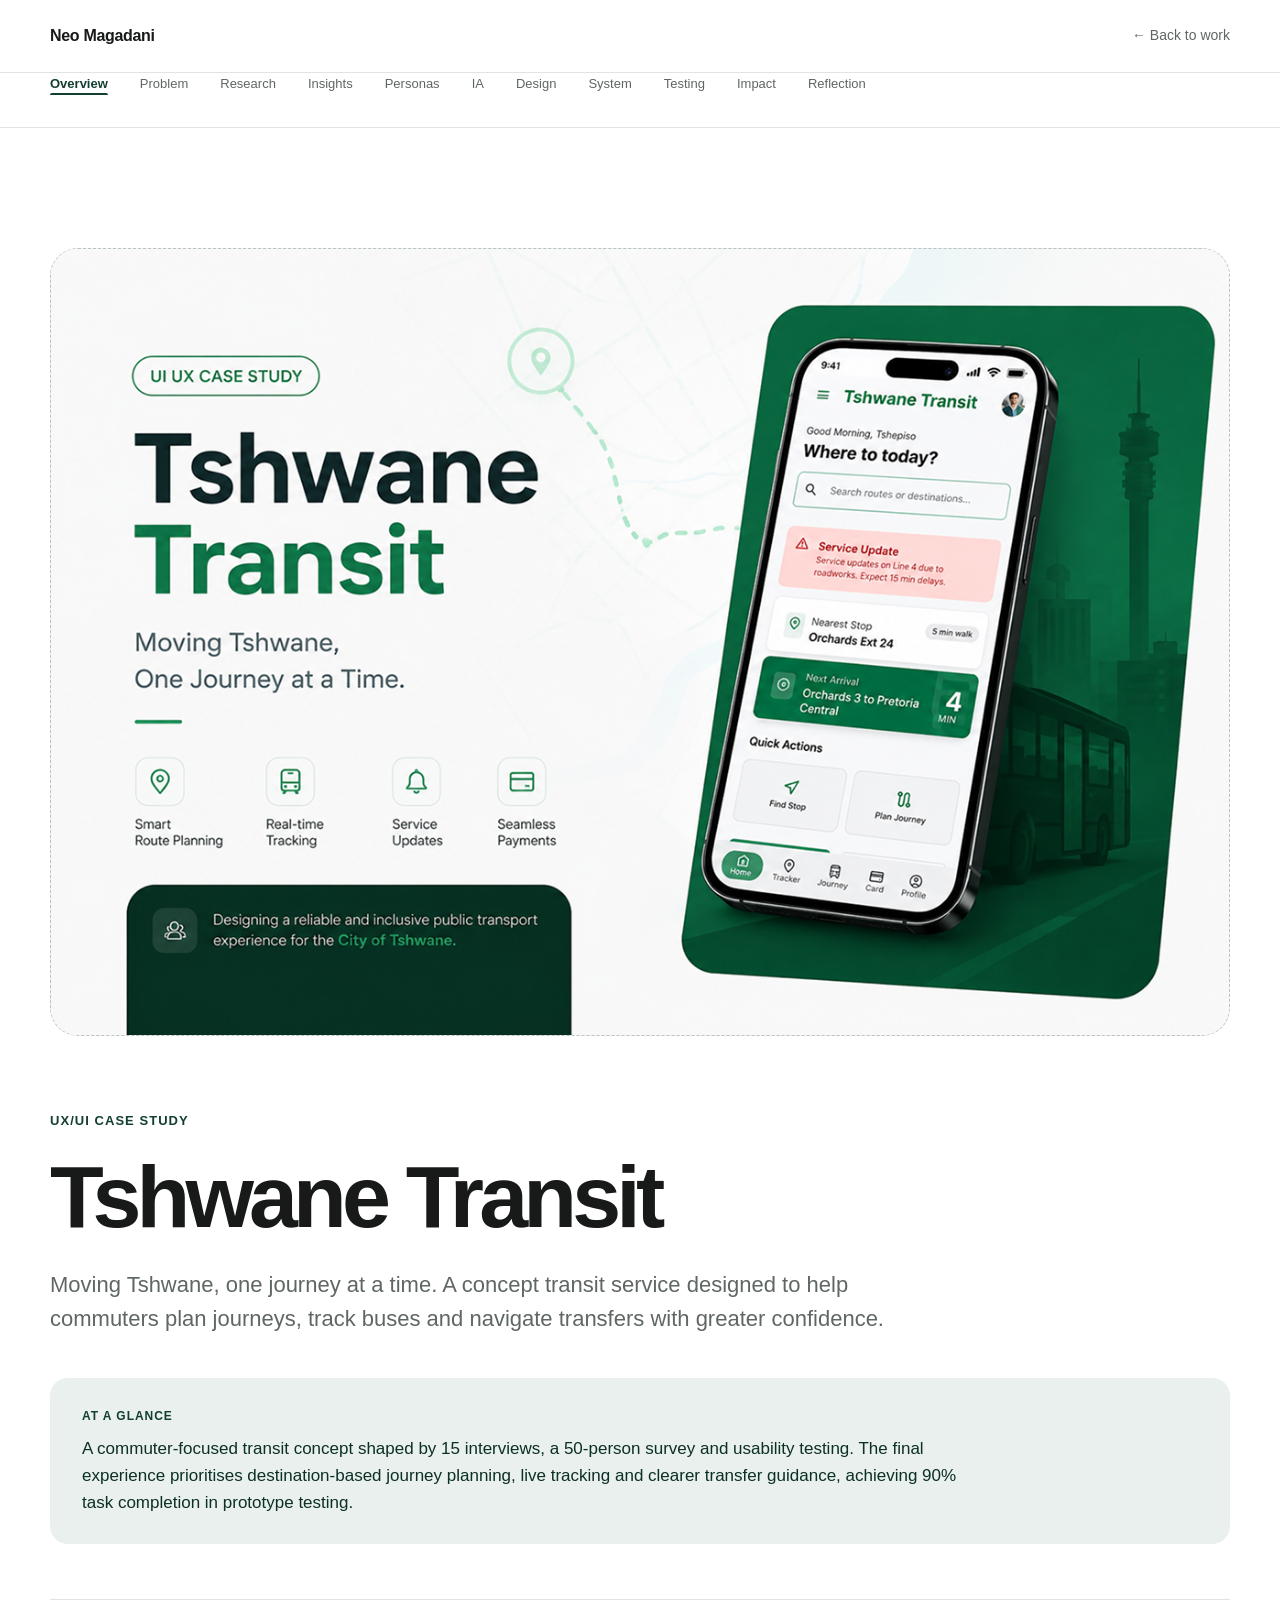
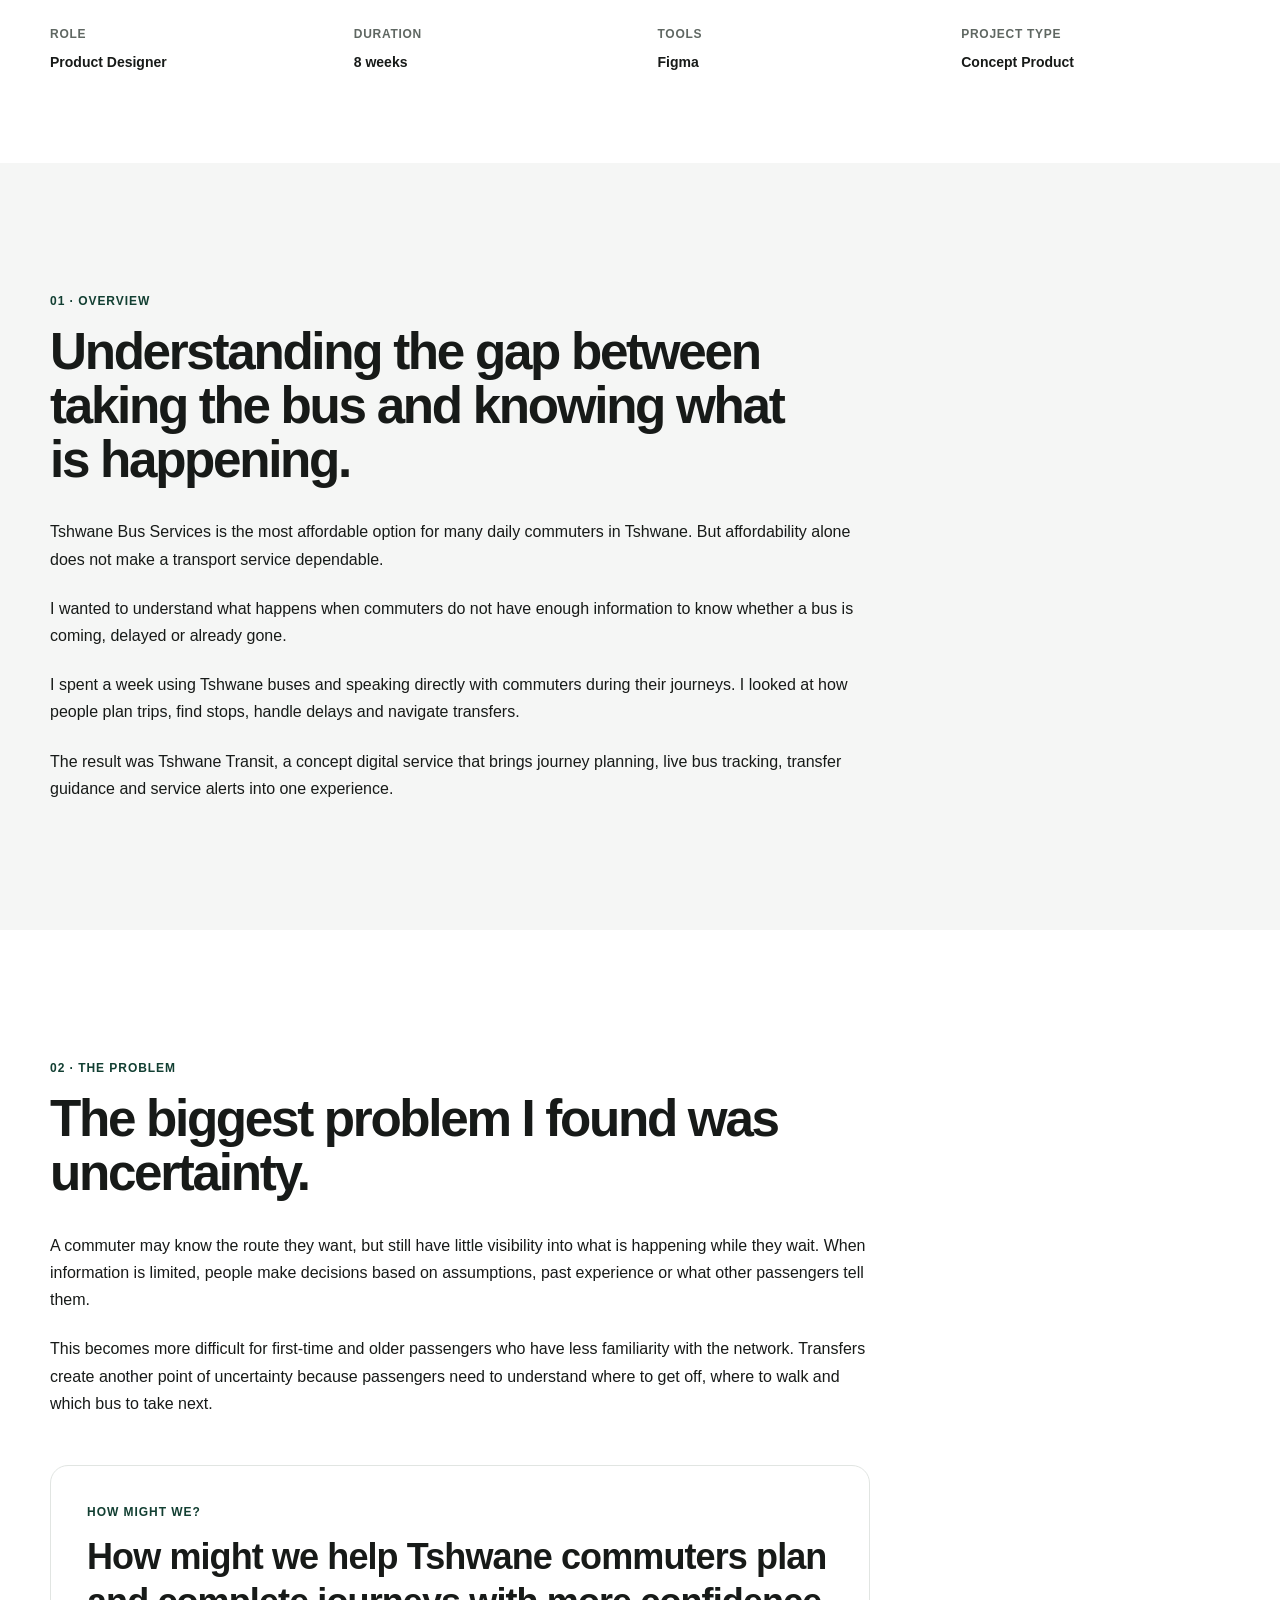
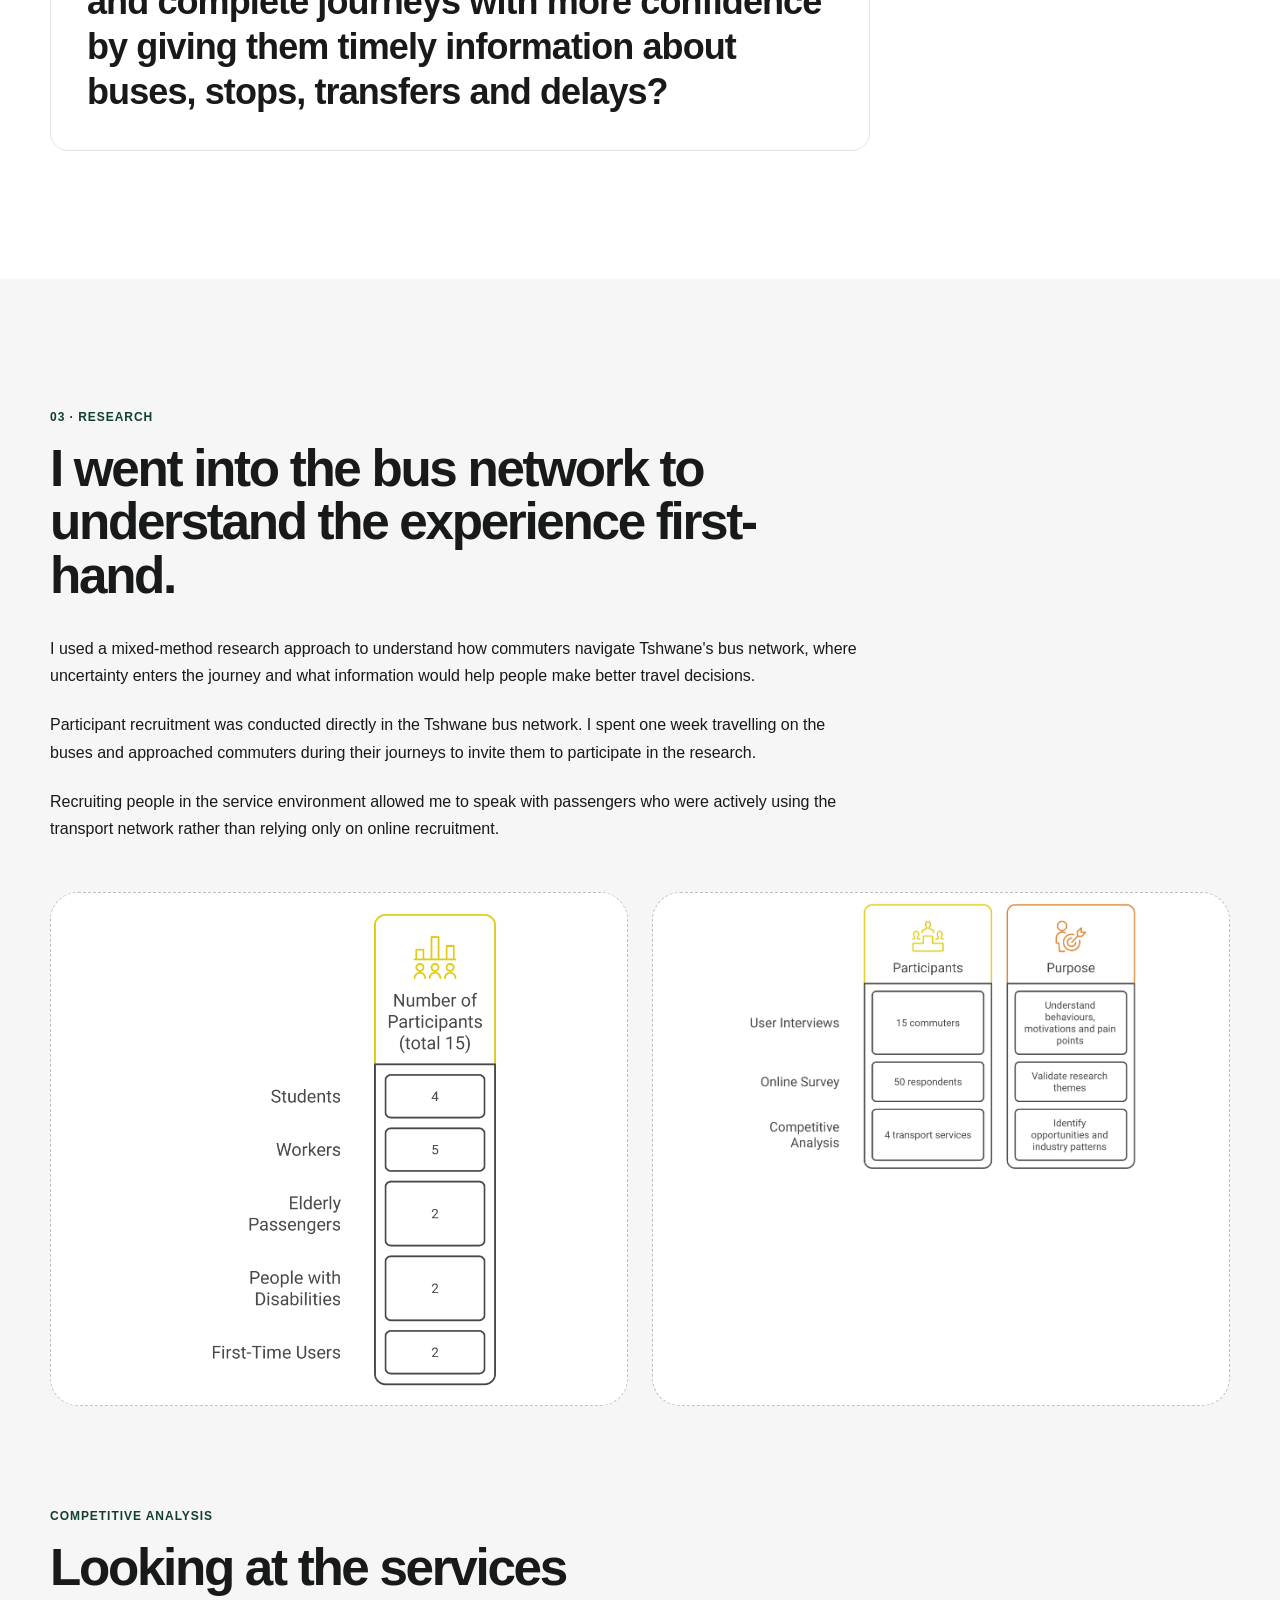
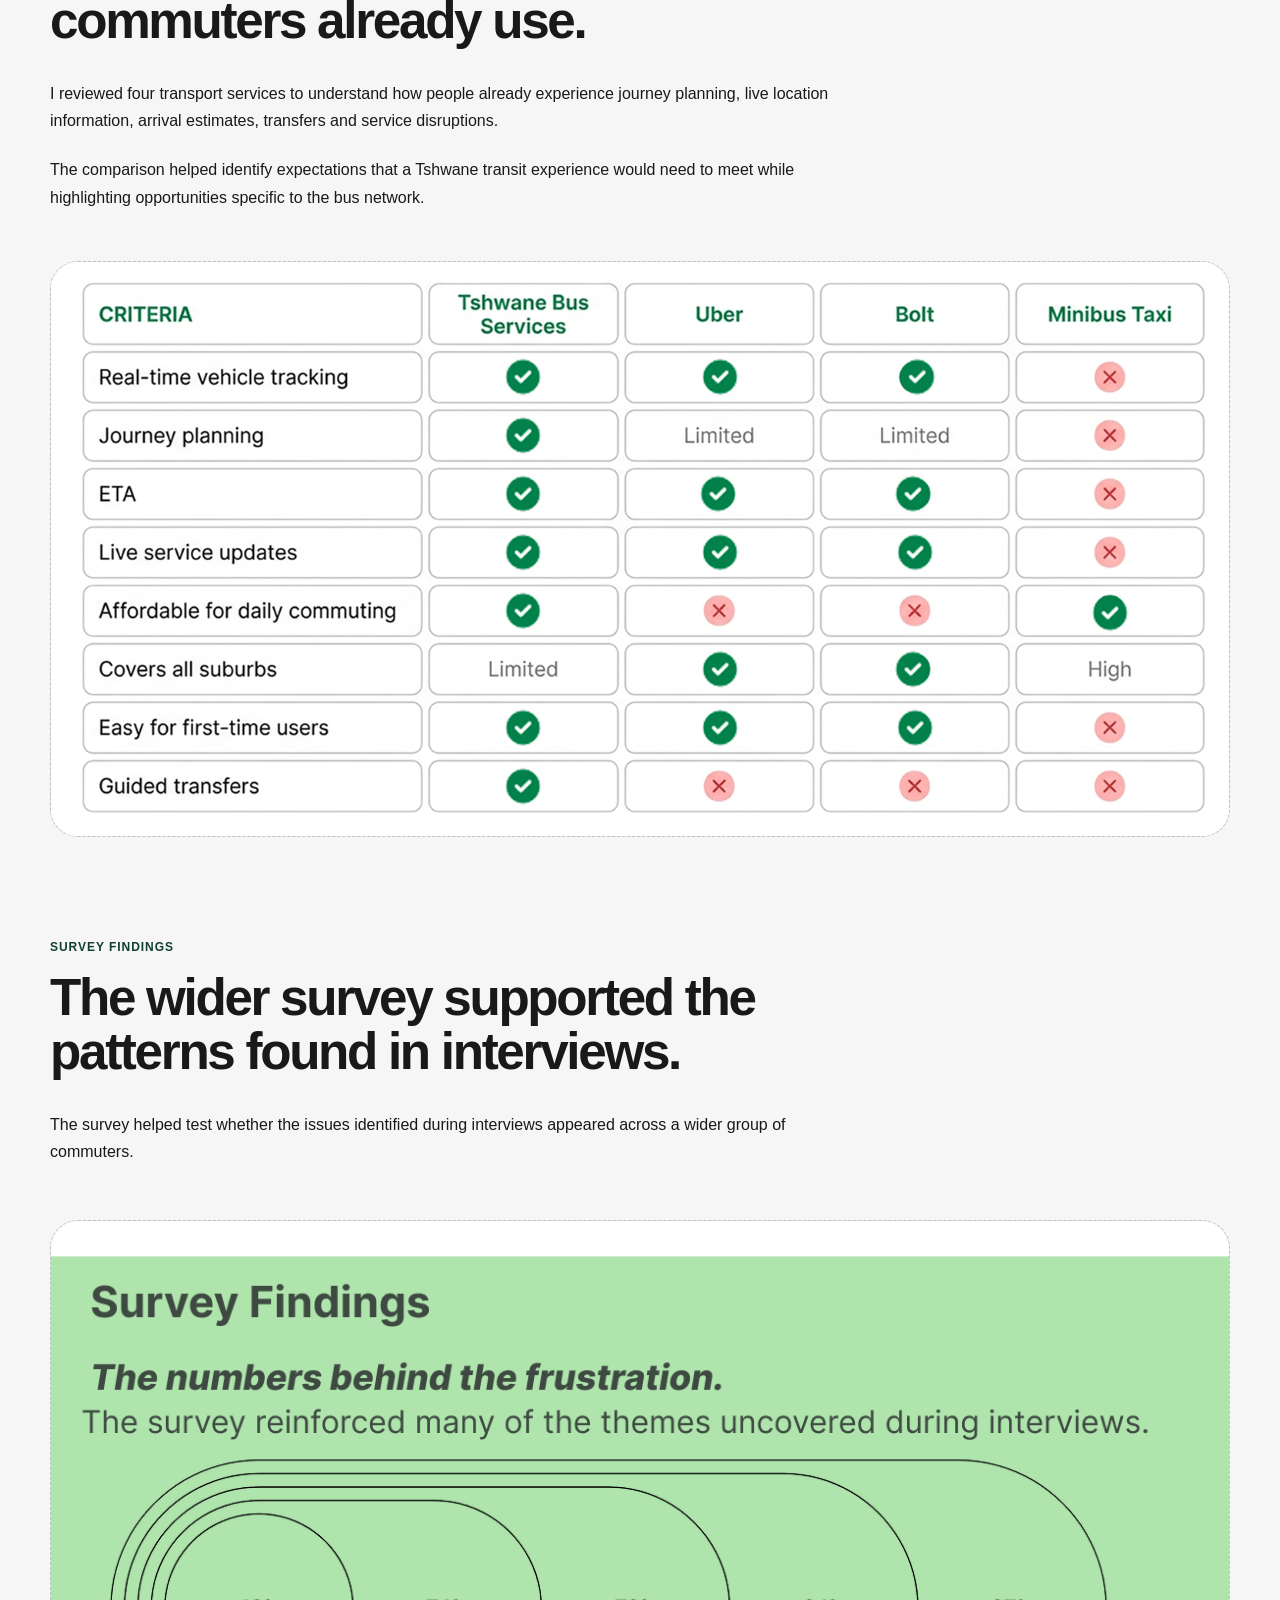
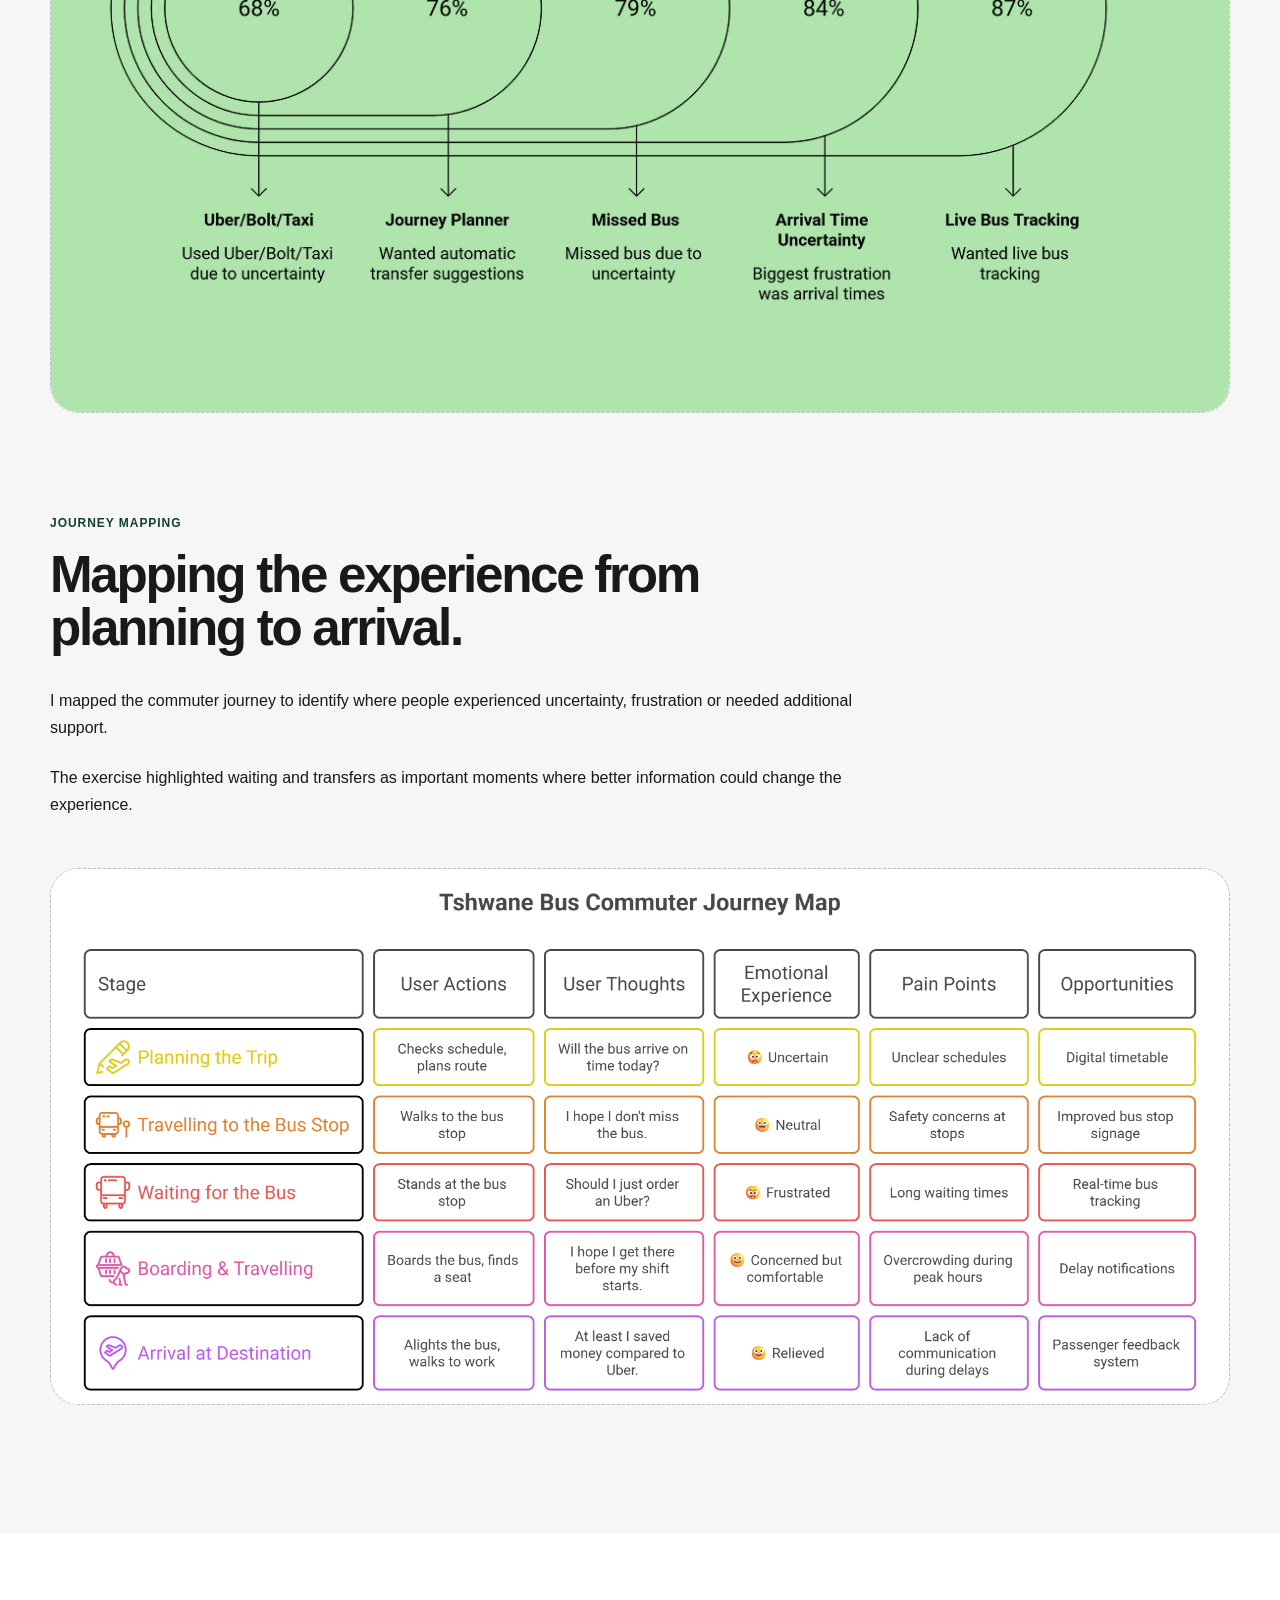
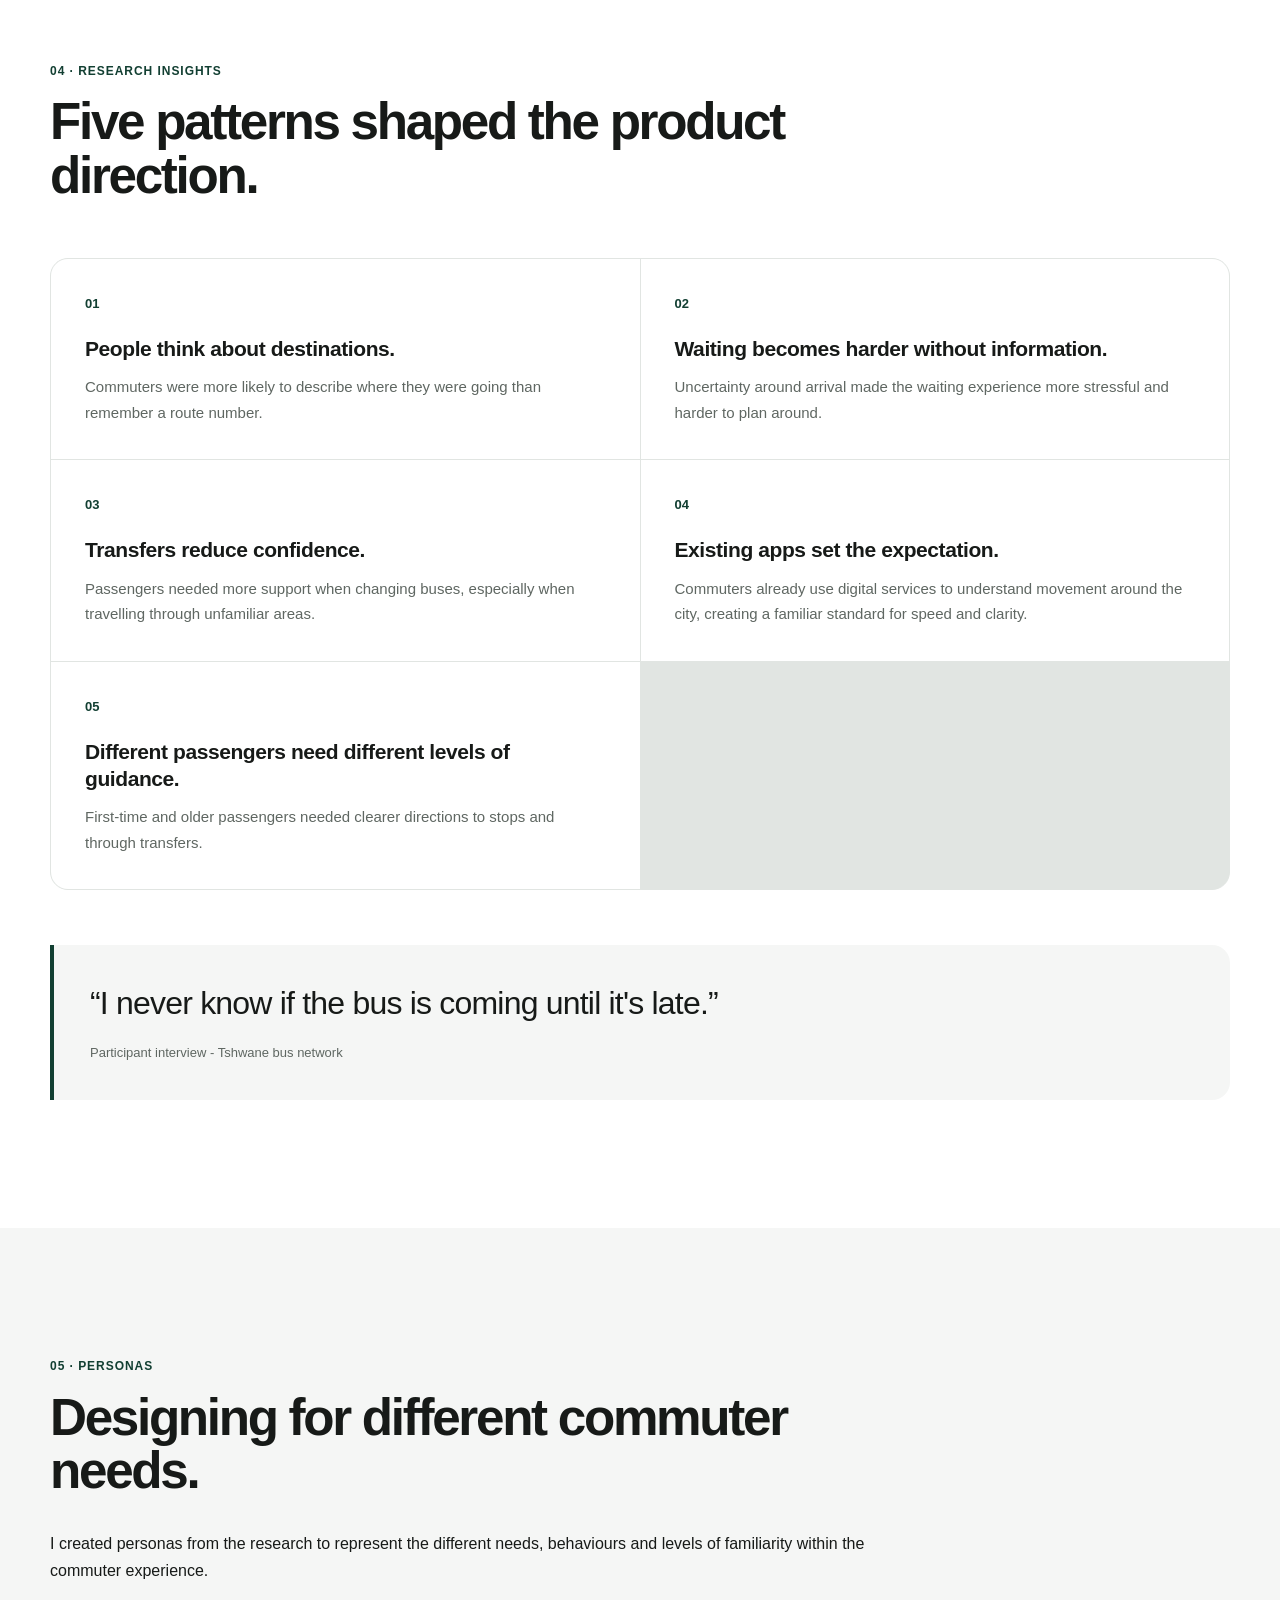
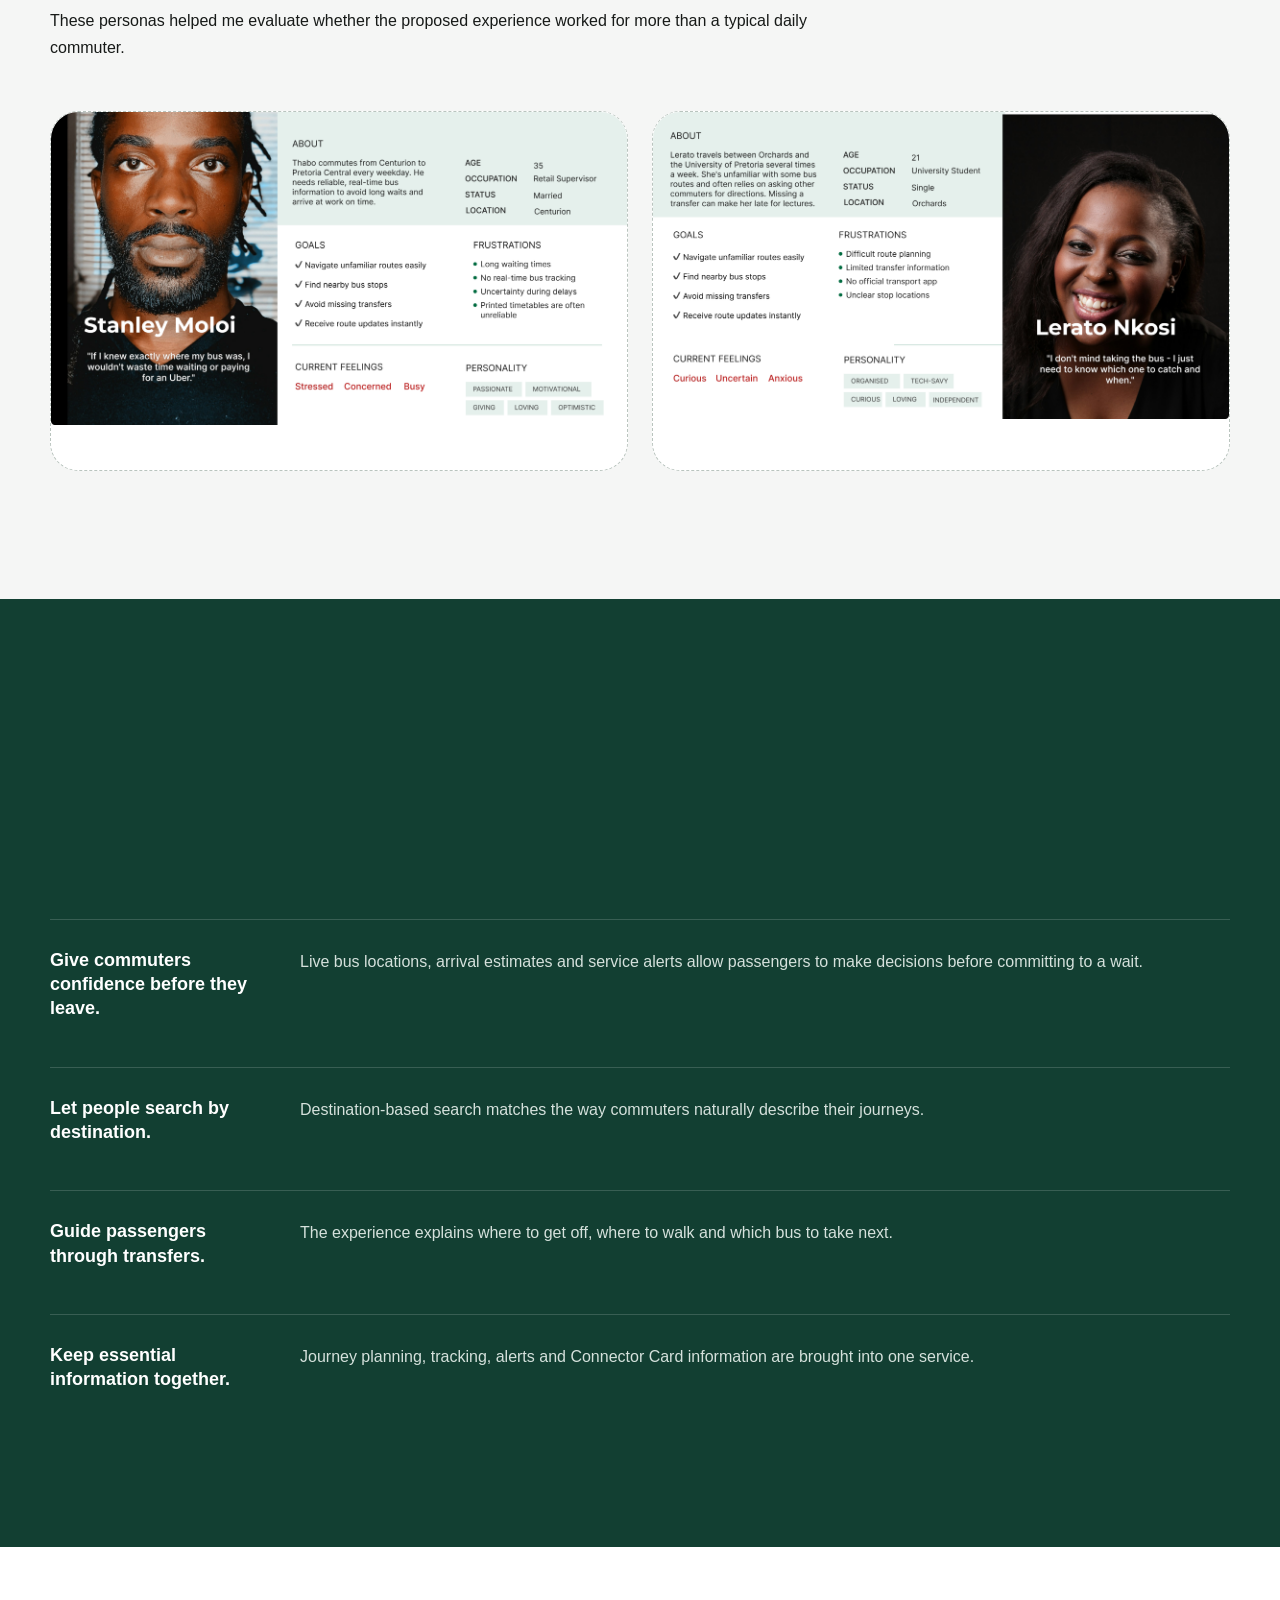
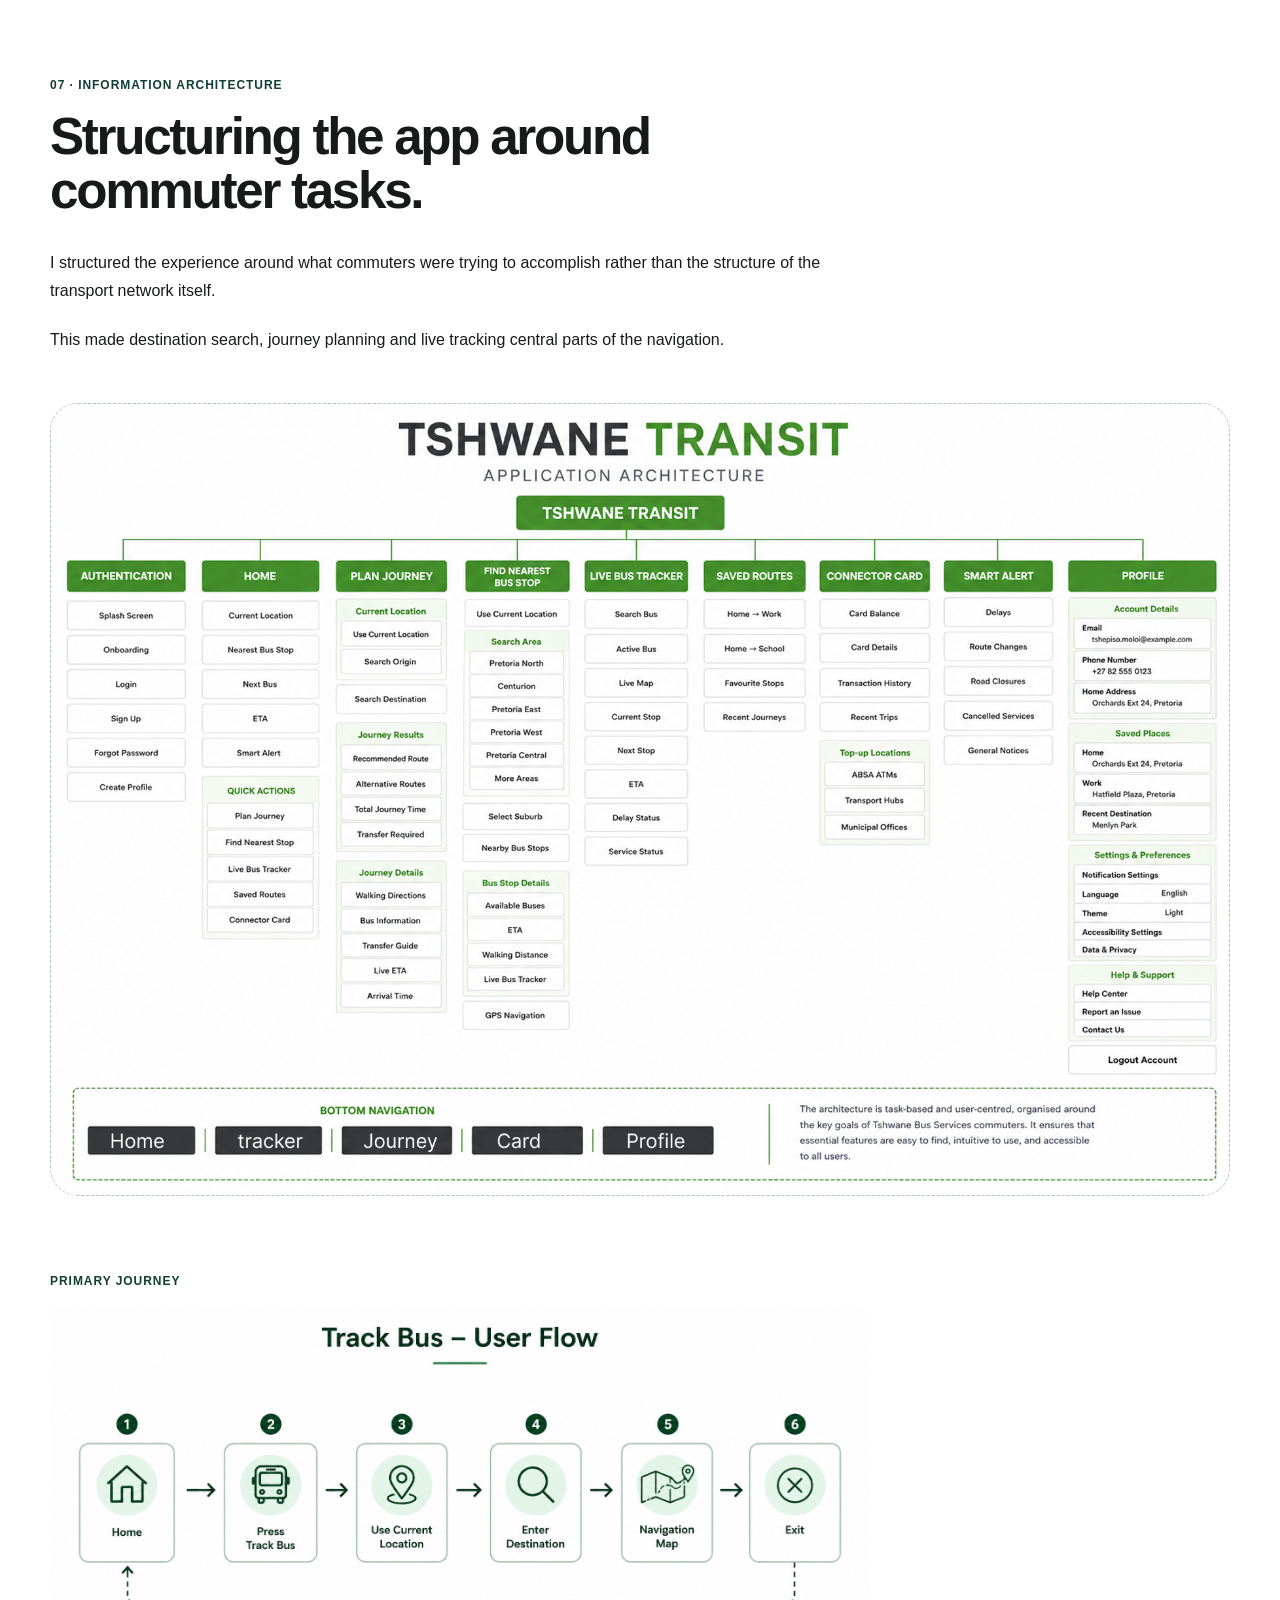
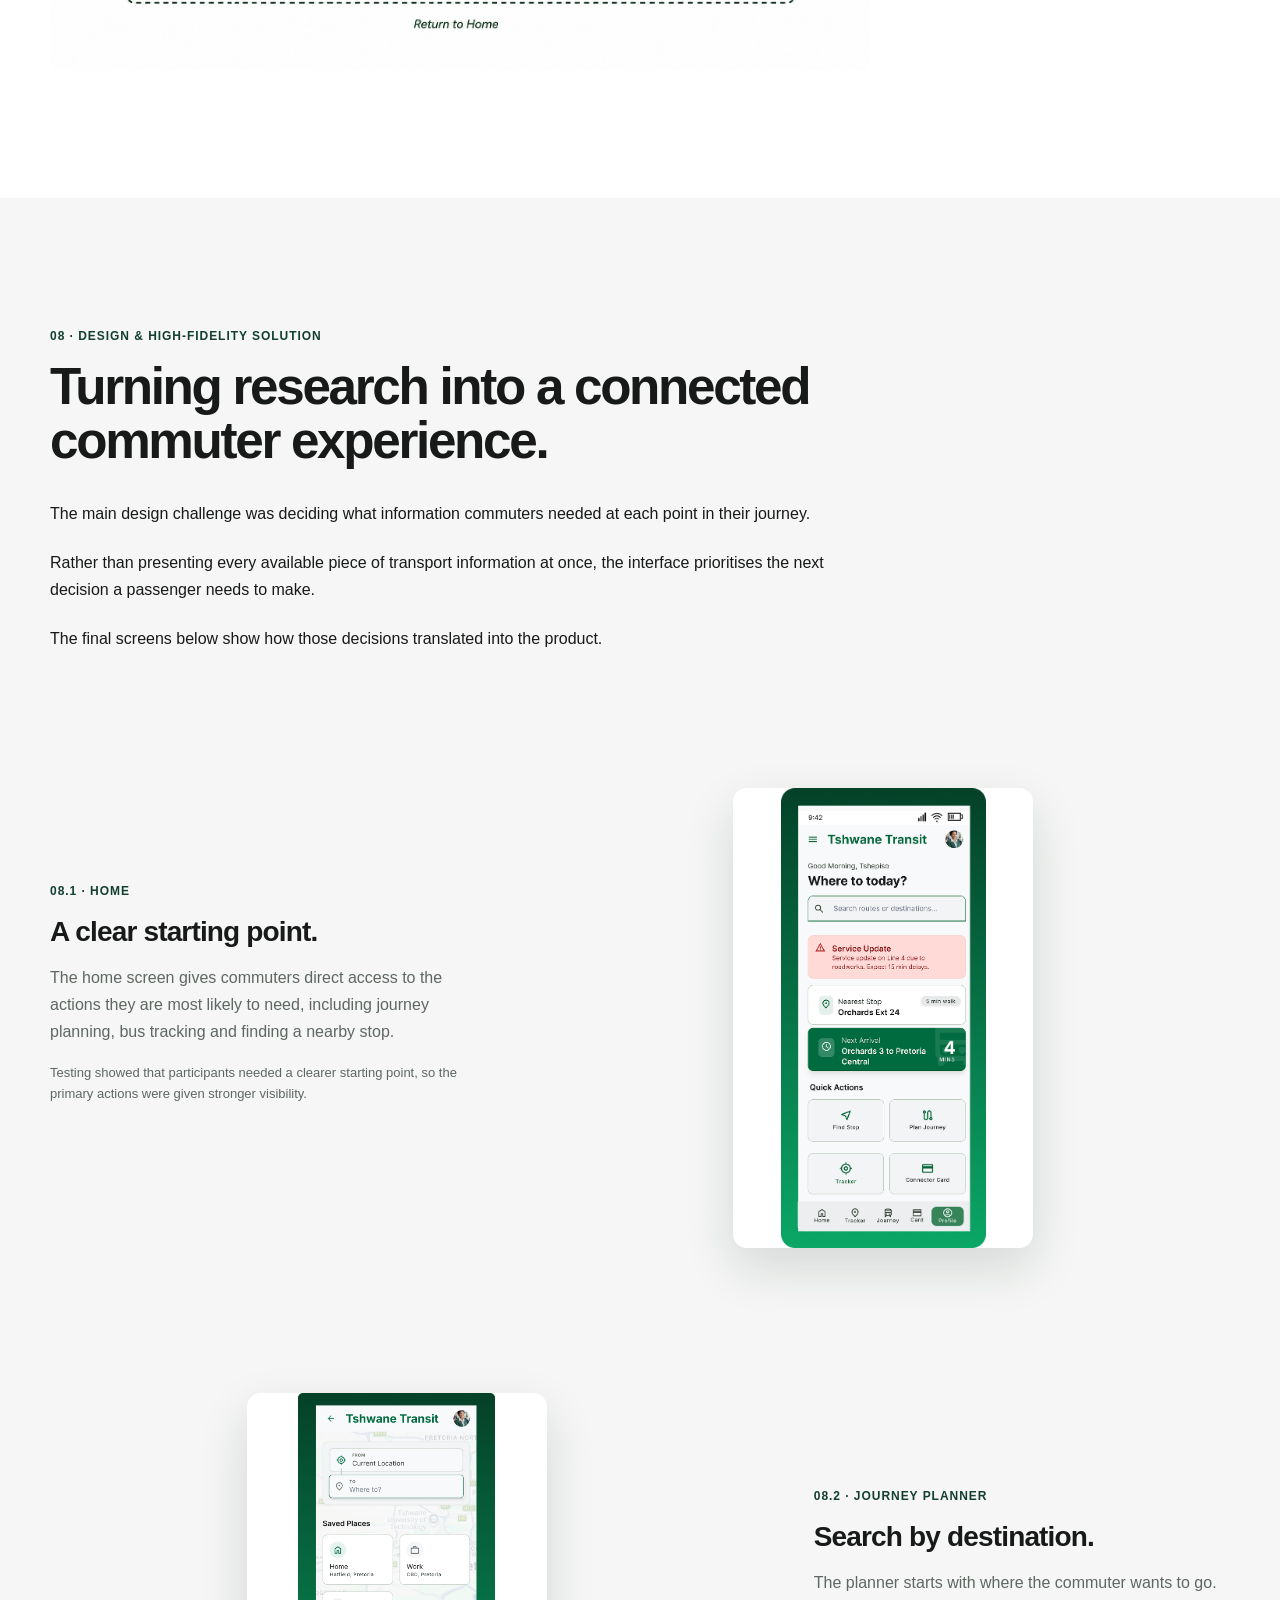
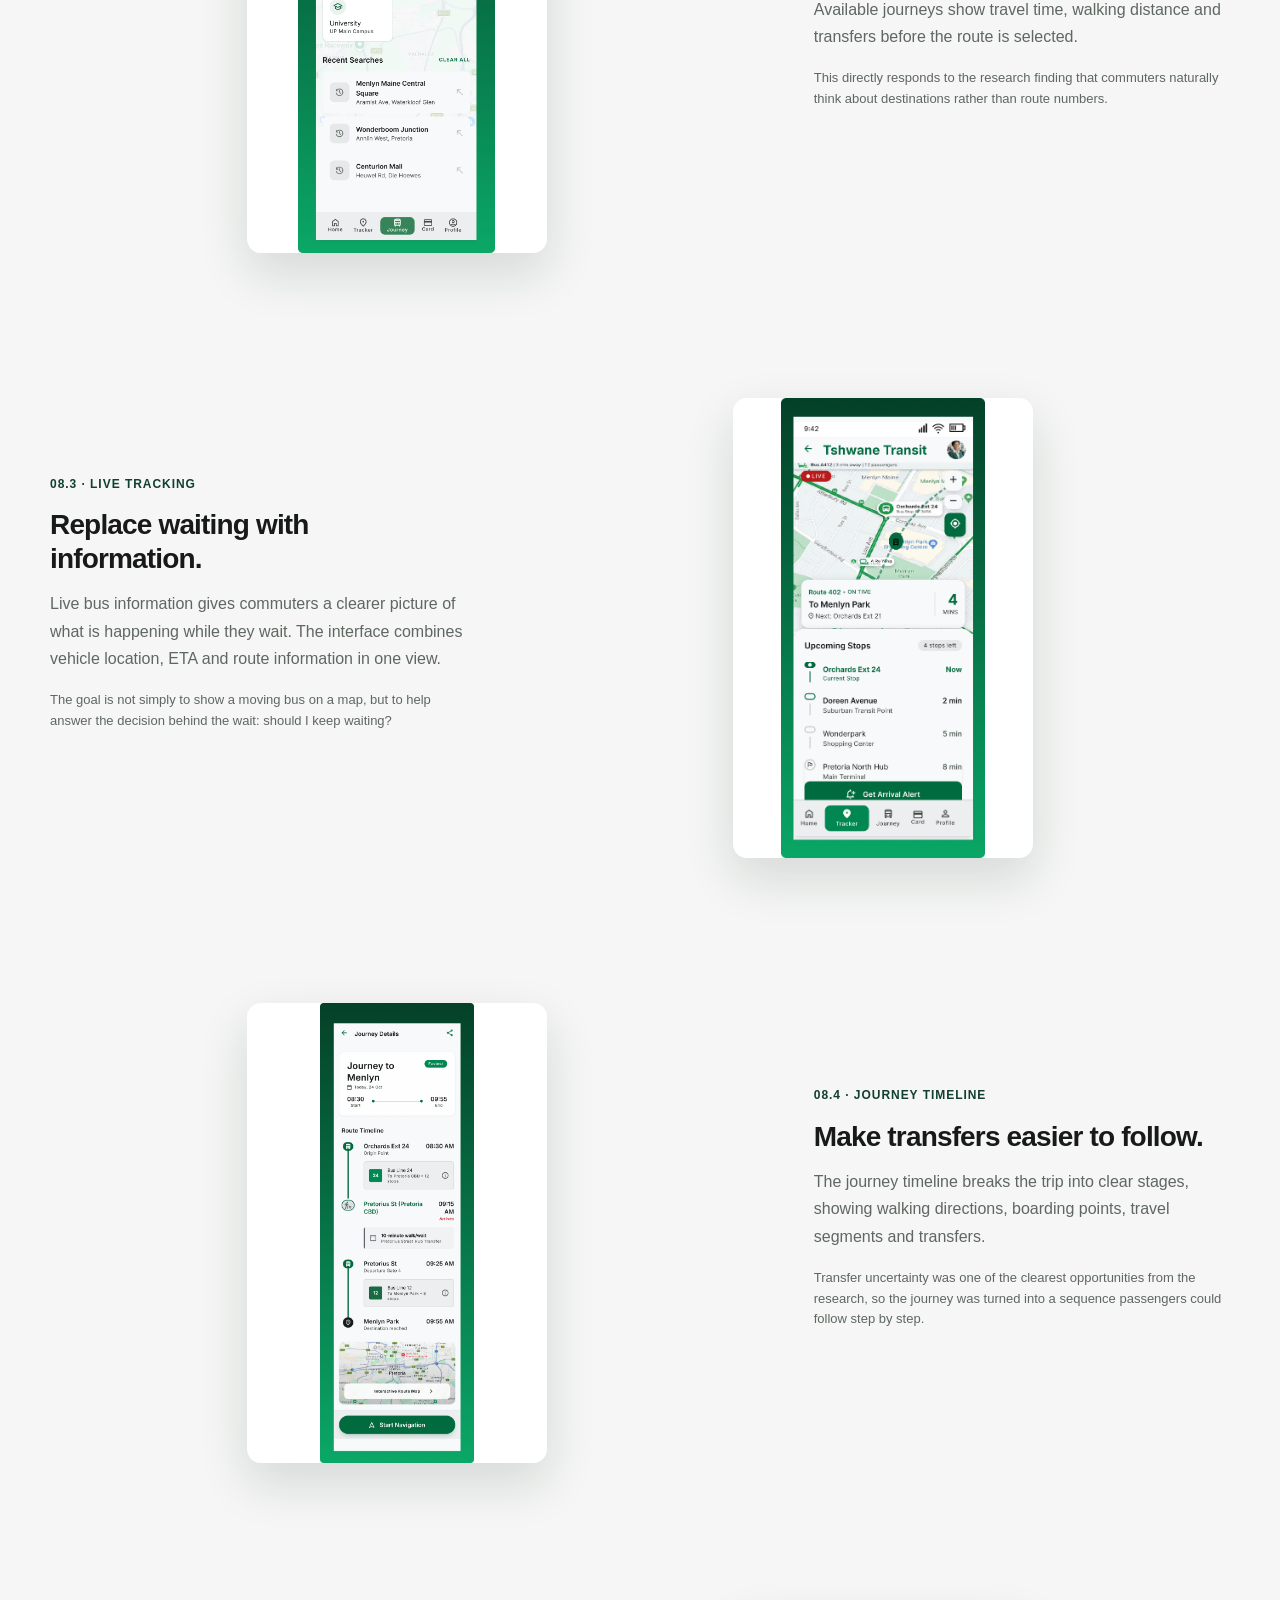
==== city-of-tshwane.html @ 09e7070c "Initial portfolio" ====
<!DOCTYPE html>

<html lang="en">
<head>
  <meta charset="UTF-8" />
  <meta name="viewport" content="width=device-width, initial-scale=1.0" />

  <title>Tshwane Transit | UX/UI Case Study | Neo Magadani</title>

<meta
 name="description"
 content="Tshwane Transit is a concept transit service designed to help Tshwane commuters plan journeys, track buses and navigate transfers with greater confidence."
/>

  <style>
    /* =========================================================
       DESIGN SYSTEM
       Keep these variables consistent across all case studies.
       ========================================================= */

    :root {
      --green: #123f32;
      --green-dark: #0c2f26;
      --green-soft: #e9f0ed;

      --gray-light: #f5f6f5;
      --gray-soft: #fafbfa;
      --white: #ffffff;

      --text: #171a18;
      --text-soft: #5f6762;
      --border: #e1e5e2;

      --max-width: 1180px;
      --content-width: 820px;

      --radius-sm: 10px;
      --radius-md: 18px;
      --radius-lg: 28px;

      --section-space: clamp(80px, 10vw, 140px);

      --font:
        Inter,
        -apple-system,
        BlinkMacSystemFont,
        "Segoe UI",
        Roboto,
        Helvetica,
        Arial,
        sans-serif;
    }

    /* =========================================================
       RESET
       ========================================================= */

    * {
      margin: 0;
      padding: 0;
      box-sizing: border-box;
    }

    html {
      scroll-behavior: smooth;
      scroll-padding-top: 130px;
    }

    body {
      font-family: var(--font);
      color: var(--text);
      background: var(--white);
      line-height: 1.7;
      -webkit-font-smoothing: antialiased;
    }

    img {
      display: block;
      width: 100%;
      height: auto;
    }

    a {
      color: inherit;
      text-decoration: none;
    }

    button {
      font: inherit;
    }

    /* =========================================================
       GLOBAL LAYOUT
       ========================================================= */

    .container {
      width: min(calc(100% - 64px), var(--max-width));
      max-width: var(--max-width);
      margin-left: auto;
      margin-right: auto;
    }

    .reading-width {
      width: 100%;
      max-width: var(--content-width);
    }

    .section {
      padding: var(--section-space) 0;
    }

    .section--gray {
      background: var(--gray-light);
    }

    .section--green {
      background: var(--green);
      color: var(--white);
    }

    /* =========================================================
       NAVIGATION
       ========================================================= */

    .site-nav {
      position: sticky;
      top: 0;
      z-index: 1000;
      background: rgba(255, 255, 255, 0.94);
      border-bottom: 1px solid var(--border);
      backdrop-filter: blur(14px);
    }

    .nav-inner {
      min-height: 72px;
      display: flex;
      align-items: center;
      justify-content: space-between;
      gap: 24px;
    }

    .brand {
      flex: 0 0 auto;
      font-size: 16px;
      font-weight: 700;
      letter-spacing: -0.02em;
    }

    .back-link {
      flex: 0 0 auto;
      display: inline-flex;
      align-items: center;
      gap: 8px;
      color: var(--text-soft);
      font-size: 14px;
      transition: color 0.2s ease;
    }

    .back-link:hover {
      color: var(--green);
    }

    /* =========================================================
       CASE STUDY SUB NAV
       ========================================================= */

    .case-nav {
      position: sticky;
      top: 72px;
      z-index: 900;
      background: var(--white);
      border-bottom: 1px solid var(--border);
    }

    .case-nav-inner {
      display: flex;
      align-items: stretch;
      justify-content: flex-start;
      gap: 32px;
      min-height: 54px;
      overflow-x: auto;
      scrollbar-width: none;
    }

    .case-nav-inner::-webkit-scrollbar {
      display: none;
    }

    .case-nav a {
      position: relative;
      flex: 0 0 auto;
      display: flex;
      align-items: center;
      height: 100%;
      color: var(--text-soft);
      font-size: 13px;
      font-weight: 500;
      white-space: nowrap;
      transition: color 0.2s ease;
    }

    .case-nav a::after {
      content: "";
      position: absolute;
      left: 0;
      right: 0;
      bottom: 0;
      height: 2px;
      background: var(--green);
      border-radius: 2px 2px 0 0;
      transform: scaleX(0);
      transform-origin: center;
      transition: transform 0.25s ease;
    }

    .case-nav a:hover {
      color: var(--green);
    }

    .case-nav a:hover::after {
      transform: scaleX(1);
    }

    .case-nav a.active {
      color: var(--green);
      font-weight: 700;
    }

    .case-nav a.active::after {
      transform: scaleX(1);
    }

    /* =========================================================
       HERO
       ========================================================= */

    .hero {
      padding: 70px 0 90px;
    }

    .hero-image {
      margin-top: 0;
      margin-bottom: 70px;
      min-height: 560px;
    }

    .hero-image img {
      width: 100%;
      min-height: 560px;
      object-fit: cover;
    }

    .hero-content {
      max-width: 100%;
    }

    .eyebrow {
      display: inline-flex;
      align-items: center;
      gap: 8px;
      margin-bottom: 22px;
      color: var(--green);
      font-size: 13px;
      font-weight: 700;
      letter-spacing: 0.08em;
      text-transform: uppercase;
    }

    .hero h1 {
      max-width: 900px;
      font-size: clamp(48px, 7vw, 88px);
      line-height: 0.98;
      letter-spacing: -0.055em;
      font-weight: 750;
    }

    .hero-subtitle {
      margin-top: 28px;
      max-width: 850px;
      color: var(--text-soft);
      font-size: clamp(18px, 2vw, 22px);
      line-height: 1.55;
    }

    /* =========================================================
       TL;DR
       ========================================================= */

    .tldr {
      margin-top: 42px;
      padding: 28px 32px;
      background: var(--green-soft);
      border-radius: var(--radius-md);
    }

    .tldr-label {
      margin-bottom: 8px;
      color: var(--green);
      font-size: 12px;
      font-weight: 700;
      letter-spacing: 0.08em;
      text-transform: uppercase;
    }

    .tldr p {
      max-width: 900px;
      color: var(--green-dark);
      font-size: 17px;
      line-height: 1.6;
    }

    /* =========================================================
       PROJECT META
       ========================================================= */

    .project-meta {
      display: grid;
      grid-template-columns: repeat(4, 1fr);
      gap: 35px;
      margin-top: 55px;
      border-top: 1px solid var(--border);
      padding-top: 24px;
    }

    .meta-label {
      display: block;
      margin-bottom: 7px;
      color: var(--text-soft);
      font-size: 12px;
      font-weight: 600;
      text-transform: uppercase;
      letter-spacing: 0.06em;
    }

    .meta-value {
      display: block;
      font-size: 14px;
      line-height: 1.5;
      font-weight: 600;
    }

    .prototype-link {
      display: inline-flex;
      margin-top: 8px;
      color: var(--green);
      font-size: 13px;
      font-weight: 700;
      border-bottom: 1px solid var(--green);
    }

    /* =========================================================
       SECTION HEADINGS
       ========================================================= */

    .section-number {
      margin-bottom: 14px;
      color: var(--green);
      font-size: 12px;
      font-weight: 700;
      letter-spacing: 0.08em;
      text-transform: uppercase;
    }

    .section--green .section-number {
      color: #b9d6ca;
    }

    .section-title {
      max-width: 780px;
      font-size: clamp(34px, 4vw, 56px);
      line-height: 1.05;
      letter-spacing: -0.045em;
      margin-bottom: 28px;
    }

    .section-intro {
      max-width: 760px;
      color: var(--text-soft);
      font-size: 18px;
      line-height: 1.75;
    }

    .section--green .section-intro {
      color: #d5e1dc;
    }

    /* =========================================================
       BODY COPY
       ========================================================= */

    .body-copy {
      margin-top: 32px;
      max-width: 820px;
    }

    .body-copy p + p {
      margin-top: 22px;
    }

    .body-copy strong {
      color: var(--text);
    }

    /* =========================================================
       PROBLEM STATEMENT
       ========================================================= */

    .problem-statement {
      margin-top: 48px;
      padding: 36px;
      background: var(--white);
      border: 1px solid var(--border);
      border-radius: var(--radius-md);
    }

    .problem-label {
      margin-bottom: 12px;
      color: var(--green);
      font-size: 12px;
      font-weight: 700;
      letter-spacing: 0.08em;
      text-transform: uppercase;
    }

    .problem-statement h3 {
      max-width: 850px;
      font-size: clamp(24px, 3vw, 36px);
      line-height: 1.25;
      letter-spacing: -0.025em;
      font-weight: 600;
    }

    /* =========================================================
       IMAGE PLACEHOLDERS
       ========================================================= */

    .image-placeholder {
      position: relative;
      min-height: 420px;
      margin-top: 50px;
      background:
        linear-gradient(
          135deg,
          rgba(18, 63, 50, 0.04),
          rgba(18, 63, 50, 0.09)
        );
      border: 1px dashed #b9c4be;
      border-radius: var(--radius-lg);
      overflow: hidden;
    }

    .image-placeholder img {
      width: 100%;
      height: auto;
      min-height: 420px;
      object-fit: contain;
      object-position: center;
      background: var(--white);
    }

    .placeholder-content {
      position: absolute;
      inset: 0;
      display: grid;
      place-items: center;
      text-align: center;
      padding: 30px;
      pointer-events: none;
    }

    .placeholder-label {
      display: inline-flex;
      padding: 10px 16px;
      border-radius: 999px;
      background: rgba(255, 255, 255, 0.88);
      color: var(--text-soft);
      font-size: 13px;
      font-weight: 600;
      border: 1px solid rgba(18, 63, 50, 0.08);
    }

    /* =========================================================
       IMAGE GRID
       ========================================================= */

    .image-grid {
      display: grid;
      grid-template-columns: repeat(2, 1fr);
      gap: 24px;
      margin-top: 50px;
    }

    .image-grid .image-placeholder {
      margin-top: 0;
      min-height: 360px;
      background: var(--white);
    }

    .image-grid .image-placeholder img {
      min-height: 360px;
      background: var(--white);
    }

    .participant-recruitment-image {
      width: 78% !important;
      max-width: 500px;
      min-height: auto !important;
      height: auto !important;
      object-fit: contain !important;
      display: block;
      margin: auto;
    }

    .persona-image {
      width: 100% !important;
      max-width: 600px;
      min-height: auto !important;
      height: auto !important;
      object-fit: contain !important;
      margin: auto;
    }

    /* =========================================================
       RESEARCH ARTIFACTS
       ========================================================= */

    .research-artifact {
      margin-top: 55px;
    }

    .artifact-caption {
      margin-top: 16px;
      color: var(--text-soft);
      font-size: 13px;
    }

    /* =========================================================
       INSIGHTS
       ========================================================= */

    .insights {
      display: grid;
      grid-template-columns: repeat(2, 1fr);
      gap: 1px;
      margin-top: 55px;
      background: var(--border);
      border: 1px solid var(--border);
      overflow: hidden;
      border-radius: var(--radius-md);
    }

    .insight {
      padding: 34px;
      background: var(--white);
    }

    .insight-number {
      margin-bottom: 20px;
      color: var(--green);
      font-size: 13px;
      font-weight: 700;
    }

    .insight h3 {
      margin-bottom: 12px;
      font-size: 21px;
      line-height: 1.3;
      letter-spacing: -0.02em;
    }

    .insight p {
      color: var(--text-soft);
      font-size: 15px;
    }

    /* =========================================================
       PARTICIPANT QUOTE
       ========================================================= */

    .participant-quote {
      margin-top: 55px;
      padding: 36px;
      border-left: 4px solid var(--green);
      background: var(--gray-light);
      border-radius: 0 var(--radius-md) var(--radius-md) 0;
    }

    .participant-quote blockquote {
      max-width: 780px;
      font-size: clamp(22px, 3vw, 32px);
      line-height: 1.4;
      letter-spacing: -0.025em;
    }

    .participant-quote cite {
      display: block;
      margin-top: 16px;
      color: var(--text-soft);
      font-size: 13px;
      font-style: normal;
    }

    /* =========================================================
       OPPORTUNITIES
       ========================================================= */

    .opportunities {
      display: grid;
      gap: 18px;
      margin-top: 50px;
    }

    .opportunity {
      display: grid;
      grid-template-columns: 220px 1fr;
      gap: 30px;
      padding: 28px 0;
      border-top: 1px solid rgba(255, 255, 255, 0.16);
    }

    .opportunity h3 {
      font-size: 18px;
      line-height: 1.35;
    }

    .opportunity p {
      color: #d5e1dc;
    }

    /* =========================================================
       ARCHITECTURE / FLOW
       ========================================================= */

    .flow-list {
      margin-top: 50px;
      display: flex;
      flex-wrap: wrap;
      align-items: center;
      gap: 10px;
    }

    .flow-step {
      padding: 13px 18px;
      background: var(--green-soft);
      border-radius: 999px;
      color: var(--green);
      font-size: 14px;
      font-weight: 650;
    }

    .flow-arrow {
      color: var(--text-soft);
      font-size: 18px;
    }
/* =========================================================
   DESIGN WALKTHROUGH + HIGH FIDELITY
   ========================================================= */

.feature {
  display: grid;
  grid-template-columns: 0.75fr 1.25fr;
  gap: 70px;
  align-items: center;
  margin-top: 75px;
}

.feature:first-of-type {
  margin-top: 55px;
}

.feature--reverse {
  grid-template-columns: 1.25fr 0.75fr;
}

.feature-copy h3 {
  margin-bottom: 15px;
  font-size: 28px;
  line-height: 1.2;
  letter-spacing: -0.03em;
}

.feature-copy p {
  color: var(--text-soft);
}


/* =========================================================
   IMAGE CONTAINER
   ========================================================= */

.feature-image {
  min-height: 0;
  display: flex;
  justify-content: center;
  align-items: center;
}

.feature-image .image-placeholder {
  width: 100%;
  min-height: 0;

  /* Same background as the surrounding text area (no separate card) */
  background: transparent;
  border: none;

  display: flex;
  justify-content: center;
  align-items: center;
  padding: 10px 0;

  overflow: visible;
  border-radius: 16px;
}


/* =========================================================
   IMAGE SIZE
   ========================================================= */

.feature-image .image-placeholder img {
  width: 100%;
  max-width: 300px;
  height: auto;
  max-height: 460px;

  display: block;
  object-fit: contain;
  border-radius: 14px;
  box-shadow: 0 20px 50px rgba(18, 43, 34, 0.14);
}


/* =========================================================
   DESIGN CAPTION
   ========================================================= */

.design-caption {
  margin-top: 18px;
  color: var(--text-soft);
  font-size: 13px;
  line-height: 1.6;
}

    /* =========================================================
       ITERATION
       ========================================================= */

    .iteration {
      margin-top: 90px;
    }

    .iteration .image-placeholder {
      min-height: 0;
      background: transparent;
      border: none;
      padding: 10px 0;
      display: flex;
      justify-content: center;
      align-items: center;
    }

    .iteration .image-placeholder img {
      width: 100%;
      max-width: 720px;
      height: auto;
      min-height: 0;
      background: transparent;
      border-radius: 14px;
      box-shadow: 0 20px 50px rgba(18, 43, 34, 0.14);
      margin: 0 auto;
    }

    /* =========================================================
       DESIGN SYSTEM
       ========================================================= */

    .design-system-image {
      margin-top: 55px;
    }

    /* =========================================================
       SYSTEM THINKING
       ========================================================= */

    .constraint-card {
      margin-top: 55px;
      padding: 34px;
      background: var(--gray-light);
      border-radius: var(--radius-md);
    }

    .constraint-card h3 {
      margin-bottom: 12px;
      font-size: 21px;
    }

    .constraint-card p {
      color: var(--text-soft);
      max-width: 820px;
    }

    /* =========================================================
       TESTING
       ========================================================= */

    .testing-results {
      display: grid;
      grid-template-columns: repeat(3, 1fr);
      gap: 1px;
      margin-top: 55px;
      background: var(--border);
      border: 1px solid var(--border);
      border-radius: var(--radius-md);
      overflow: hidden;
    }

    .testing-result {
      background: var(--white);
      padding: 32px;
    }

    .testing-result strong {
      display: block;
      margin-bottom: 8px;
      color: var(--green);
      font-size: 42px;
      line-height: 1;
      letter-spacing: -0.05em;
    }

    .testing-result span {
      color: var(--text-soft);
      font-size: 14px;
    }

    .testing-changes {
      margin-top: 55px;
      display: grid;
      grid-template-columns: repeat(3, 1fr);
      gap: 24px;
    }

    .change-card {
      padding: 28px;
      background: var(--gray-light);
      border-radius: var(--radius-md);
    }

    .change-card h3 {
      margin-bottom: 12px;
      font-size: 18px;
    }

    .change-card p {
      color: var(--text-soft);
      font-size: 15px;
    }

    /* =========================================================
       IMPACT
       ========================================================= */

    .impact-grid {
      display: grid;
      grid-template-columns: repeat(2, 1fr);
      gap: 24px;
      margin-top: 55px;
    }

    .impact-card {
      padding: 34px;
      border: 1px solid var(--border);
      border-radius: var(--radius-md);
      background: var(--white);
    }

    .impact-card h3 {
      margin-bottom: 15px;
      font-size: 22px;
    }

    .impact-card p {
      color: var(--text-soft);
    }

    .metrics {
      margin-top: 60px;
    }

    .metrics h3 {
      margin-bottom: 24px;
      font-size: 24px;
    }

    .metric-list {
      display: grid;
      grid-template-columns: repeat(2, 1fr);
      border-top: 1px solid var(--border);
    }

    .metric {
      padding: 20px 0;
      border-bottom: 1px solid var(--border);
      color: var(--text-soft);
    }

    /* =========================================================
       NEXT STEPS
       ========================================================= */

    .next-steps-list {
      margin-top: 50px;
      display: grid;
      grid-template-columns: repeat(2, 1fr);
      gap: 24px;
    }

    .next-step {
      padding: 28px;
      background: var(--white);
      border: 1px solid var(--border);
      border-radius: var(--radius-md);
    }

    .next-step-number {
      display: block;
      margin-bottom: 14px;
      color: var(--green);
      font-size: 12px;
      font-weight: 700;
    }

    .next-step h3 {
      margin-bottom: 10px;
      font-size: 19px;
    }

    .next-step p {
      color: var(--text-soft);
      font-size: 15px;
    }

    /* =========================================================
       REFLECTION
       ========================================================= */

    .reflection {
      max-width: 820px;
    }

    .reflection p {
      font-size: clamp(21px, 2.5vw, 30px);
      line-height: 1.45;
      letter-spacing: -0.025em;
    }

    .reflection p + p {
      margin-top: 28px;
      color: #d5e1dc;
    }

    /* =========================================================
       NEXT PROJECT
       ========================================================= */

    .next-project {
      padding: 100px 0;
      background: var(--gray-light);
    }

    .next-project-card {
      display: flex;
      justify-content: space-between;
      align-items: center;
      gap: 40px;
      padding: 45px;
      background: var(--green);
      color: var(--white);
      border-radius: var(--radius-lg);
    }

    .next-project-card span {
      display: block;
      margin-bottom: 8px;
      color: #b9d6ca;
      font-size: 12px;
      text-transform: uppercase;
      letter-spacing: 0.08em;
      font-weight: 700;
    }

    .next-project-card h2 {
      font-size: clamp(28px, 4vw, 48px);
      letter-spacing: -0.04em;
    }

    .next-project-link {
      flex: 0 0 auto;
      padding: 14px 20px;
      border: 1px solid rgba(255, 255, 255, 0.35);
      border-radius: 999px;
      transition: background 0.2s ease;
    }

    .next-project-link:hover {
      background: rgba(255, 255, 255, 0.1);
    }

    /* =========================================================
       FOOTER
       ========================================================= */

    footer {
      padding: 45px 0;
      background: var(--green-dark);
      color: #cddbd5;
    }

    .footer-inner {
      display: flex;
      justify-content: space-between;
      align-items: center;
      gap: 20px;
    }

    .footer-inner p {
      font-size: 13px;
    }

    /* =========================================================
       SCROLL REVEAL
       ========================================================= */

    .reveal {
      opacity: 0;
      transform: translateY(24px);
      transition:
        opacity 0.7s ease,
        transform 0.7s ease;
    }

    .reveal.visible {
      opacity: 1;
      transform: translateY(0);
    }

    /* =========================================================
       RESPONSIVE
       ========================================================= */

    @media (max-width: 900px) {

      .hero {
        padding: 55px 0 75px;
      }

      .project-meta {
        grid-template-columns: repeat(2, 1fr);
      }

      .feature,
      .feature--reverse {
        grid-template-columns: 1fr;
        gap: 35px;
      }

      .feature--reverse .feature-copy {
        order: 1;
      }

      .feature--reverse .feature-image {
        order: 2;
      }

      .opportunity {
        grid-template-columns: 1fr;
        gap: 10px;
      }

      .testing-results,
      .testing-changes {
        grid-template-columns: 1fr;
      }

      .hero-image,
      .hero-image img {
        min-height: 400px;
      }

      .next-steps-list {
        grid-template-columns: 1fr;
      }
    }

    @media (max-width: 700px) {

      .container {
        width: min(calc(100% - 32px), var(--max-width));
      }

      .site-nav {
        position: relative;
      }

      .nav-inner {
        min-height: 60px;
        gap: 12px;
      }

      .brand {
        font-size: 15px;
      }

      .back-link {
        font-size: 13px;
      }

      .case-nav {
        top: 0;
      }

      .case-nav-inner {
        gap: 22px;
      }

      .hero {
        padding: 40px 0 60px;
      }

      .hero-image,
      .hero-image img {
        min-height: 280px;
      }

      .hero-image {
        margin-bottom: 45px;
      }

      .hero h1 {
        font-size: clamp(42px, 12vw, 64px);
      }

      .hero-subtitle {
        font-size: 18px;
      }

      .project-meta,
      .image-grid,
      .insights,
      .impact-grid,
      .metric-list {
        grid-template-columns: 1fr;
      }

      .project-meta {
        gap: 20px;
      }

      .image-placeholder,
      .image-placeholder img,
      .image-grid .image-placeholder,
      .image-grid .image-placeholder img {
        min-height: 300px;
      }

      .feature-image .image-placeholder img {
        max-width: 240px;
      }

      .iteration .image-placeholder img {
        max-width: 100%;
      }

      .participant-recruitment-image,
      .persona-image {
        width: 86% !important;
        min-height: auto !important;
      }

      .problem-statement {
        padding: 26px;
      }

      .next-project-card {
        flex-direction: column;
        align-items: flex-start;
      }

      .footer-inner {
        flex-direction: column;
        align-items: flex-start;
      }

      .flow-list {
        align-items: flex-start;
      }

      .tldr {
        padding: 24px;
      }
    }

    /* =========================================================
       REDUCED MOTION
       ========================================================= */

    @media (prefers-reduced-motion: reduce) {

      html {
        scroll-behavior: auto;
      }

      .reveal {
        opacity: 1;
        transform: none;
        transition: none;
      }
    }
  </style>

</head>

<body>

  <!-- =======================================================
       GLOBAL NAV
       ======================================================= -->

  <header class="site-nav">
    <div class="container nav-inner">


  <a href="./index.html" class="brand">
    Neo Magadani
  </a>

  <a href="./index.html" class="back-link">
    ← Back to work
  </a>

</div>


  </header>

  <!-- =======================================================
       CASE STUDY NAV
       ======================================================= -->

  <nav class="case-nav" aria-label="Case study navigation">


<div class="container case-nav-inner">

  <a href="#overview">Overview</a>
  <a href="#problem">Problem</a>
  <a href="#research">Research</a>
  <a href="#insights">Insights</a>
  <a href="#personas">Personas</a>
  <a href="#ia">IA</a>
  <a href="#design">Design</a>
  <a href="#system">System</a>
  <a href="#testing">Testing</a>
  <a href="#impact">Impact</a>
  <a href="#reflection">Reflection</a>

</div>

  </nav>

  <main>

<!-- =====================================================
     HERO
     ===================================================== -->

<section class="hero" id="overview">

  <div class="container">

    <!-- HERO IMAGE FIRST -->

    <div class="image-placeholder hero-image reveal">

      <img
        src="images/hero image.png"
        alt="Tshwane Transit app interface"
      />

      <div class="placeholder-content">
        <span class="placeholder-label">
          Hero image
        </span>
      </div>

    </div>


    <!-- HERO CONTENT -->

    <div class="hero-content reveal">

      <div class="eyebrow">
        UX/UI Case Study
      </div>

      <h1>
        Tshwane Transit
      </h1>

      <p class="hero-subtitle">
        Moving Tshwane, one journey at a time. A concept transit
        service designed to help commuters plan journeys, track
        buses and navigate transfers with greater confidence.
      </p>


      <!-- TL;DR -->

      <div class="tldr">

        <div class="tldr-label">
          At a glance
        </div>

        <p>
          A commuter-focused transit concept shaped by 15 interviews,
          a 50-person survey and usability testing. The final experience
          prioritises destination-based journey planning, live tracking
          and clearer transfer guidance, achieving 90% task completion
          in prototype testing.
        </p>

      </div>


      <!-- PROJECT META -->

      <div class="project-meta">

        <div class="meta-item">

          <span class="meta-label">
            Role
          </span>

          <span class="meta-value">
           Product Designer
          </span>

        </div>


        <div class="meta-item">

          <span class="meta-label">
            Duration
          </span>

          <span class="meta-value">
            8 weeks
          </span>

        </div>


        <div class="meta-item">

          <span class="meta-label">
            Tools
          </span>

          <span class="meta-value">
            Figma
          </span>

        </div>


        <div class="meta-item">

          <span class="meta-label">
            Project Type
          </span>

          <span class="meta-value">
            Concept Product
          </span>

          <!-- Add your real prototype URL here -->

          <!--
          <a
            href="YOUR-FIGMA-LINK"
            target="_blank"
            rel="noopener"
            class="prototype-link"
          >
            View Prototype →
          </a>
          -->

        </div>

      </div>

    </div>

  </div>

</section>


<!-- =====================================================
     01 OVERVIEW
     ===================================================== -->

<section class="section section--gray">

  <div class="container">

    <div class="reading-width reveal">

      <div class="section-number">
        01 · Overview
      </div>

      <h2 class="section-title">
        Understanding the gap between taking the bus
        and knowing what is happening.
      </h2>

      <div class="body-copy">

        <p>
          Tshwane Bus Services is the most affordable option for
          many daily commuters in Tshwane. But affordability alone
          does not make a transport service dependable.
        </p>

        <p>
          I wanted to understand what happens when commuters do not
          have enough information to know whether a bus is coming,
          delayed or already gone.
        </p>

        <p>
          I spent a week using Tshwane buses and speaking directly
          with commuters during their journeys. I looked at how
          people plan trips, find stops, handle delays and navigate
          transfers.
        </p>

        <p>
          The result was Tshwane Transit, a concept digital service
          that brings journey planning, live bus tracking, transfer
          guidance and service alerts into one experience.
        </p>

      </div>

    </div>

  </div>

</section>


<!-- =====================================================
     02 PROBLEM
     ===================================================== -->

<section class="section" id="problem">

  <div class="container">

    <div class="reading-width reveal">

      <div class="section-number">
        02 · The Problem
      </div>

      <h2 class="section-title">
        The biggest problem I found was uncertainty.
      </h2>

      <div class="body-copy">

        <p>
          A commuter may know the route they want, but still have
          little visibility into what is happening while they wait.
          When information is limited, people make decisions based
          on assumptions, past experience or what other passengers
          tell them.
        </p>

        <p>
          This becomes more difficult for first-time and older
          passengers who have less familiarity with the network.
          Transfers create another point of uncertainty because
          passengers need to understand where to get off, where to
          walk and which bus to take next.
        </p>

      </div>


      <div class="problem-statement">

        <div class="problem-label">
          How might we?
        </div>

        <h3>
          How might we help Tshwane commuters plan and complete
          journeys with more confidence by giving them timely
          information about buses, stops, transfers and delays?
        </h3>

      </div>

    </div>


  

    </div>

  </div>

</section>


<!-- =====================================================
     03 RESEARCH
     ===================================================== -->

<section class="section section--gray" id="research">

  <div class="container">

    <div class="reading-width reveal">

      <div class="section-number">
        03 · Research
      </div>

      <h2 class="section-title">
        I went into the bus network to understand the
        experience first-hand.
      </h2>

      <div class="body-copy">

        <p>
          I used a mixed-method research approach to understand how
          commuters navigate Tshwane's bus network, where uncertainty
          enters the journey and what information would help people
          make better travel decisions.
        </p>

        <p>
          Participant recruitment was conducted directly in the
          Tshwane bus network. I spent one week travelling on the
          buses and approached commuters during their journeys to
          invite them to participate in the research.
        </p>

        <p>
          Recruiting people in the service environment allowed me
          to speak with passengers who were actively using the
          transport network rather than relying only on online
          recruitment.
        </p>

      

      </div>

    </div>


    <!-- PARTICIPANT BREAKDOWN -->

    <div class="image-grid reveal">

      <div class="image-placeholder">

        <img
          src="images/User Interviews - visual selection.png"
          alt="Participant breakdown from Tshwane Transit research"
        />

        <div class="placeholder-content">
          <span class="placeholder-label">
            Participant breakdown
          </span>
        </div>

      </div>


      <div class="image-placeholder">

        <img
          class="participant-recruitment-image"
          src="images/research prticpant.png"
          alt="Tshwane Transit participant recruitment"
        />

      </div>

    </div>


    <!-- COMPETITIVE ANALYSIS -->

    <div
      class="reading-width reveal"
      style="margin-top: 100px;"
    >

      <div class="section-number">
        Competitive Analysis
      </div>

      <h2 class="section-title">
        Looking at the services commuters already use.
      </h2>

      <div class="body-copy">

        <p>
          I reviewed four transport services to understand how
          people already experience journey planning, live location
          information, arrival estimates, transfers and service
          disruptions.
        </p>

        <p>
          The comparison helped identify expectations that a
          Tshwane transit experience would need to meet while
          highlighting opportunities specific to the bus network.
        </p>

      </div>

    </div>


    <div class="image-placeholder reveal">

      <img
        src="images/competative analysis.png"
        alt="Competitive analysis for Tshwane Transit"
      />

      <div class="placeholder-content">
        <span class="placeholder-label">
          Competitive analysis
        </span>
      </div>

    </div>


    <!-- SURVEY -->

    <div
      class="reading-width reveal"
      style="margin-top: 100px;"
    >

      <div class="section-number">
        Survey Findings
      </div>

      <h2 class="section-title">
        The wider survey supported the patterns found
        in interviews.
      </h2>

      <div class="body-copy">

        <p>
          The survey helped test whether the issues identified
          during interviews appeared across a wider group of
          commuters.
        </p>

      </div>

    </div>


    <div class="image-placeholder research-artifact reveal">

      <img
        src="images/survey findings.png"
        alt="Tshwane Transit survey findings"
      />

      <div class="placeholder-content">
        <span class="placeholder-label">
          Survey findings
        </span>
      </div>

    </div>


    <!-- JOURNEY MAPPING -->

    <div
      class="reading-width reveal"
      style="margin-top: 100px;"
    >

      <div class="section-number">
        Journey Mapping
      </div>

      <h2 class="section-title">
        Mapping the experience from planning to arrival.
      </h2>

      <div class="body-copy">

        <p>
          I mapped the commuter journey to identify where people
          experienced uncertainty, frustration or needed additional
          support.
        </p>

        <p>
          The exercise highlighted waiting and transfers as important
          moments where better information could change the experience.
        </p>

      </div>

    </div>


    <div class="image-placeholder reveal">

      <img
        src="images/journey map.png"
        alt="Tshwane Transit customer journey map"
      />

      <div class="placeholder-content">
        <span class="placeholder-label">
          Journey map
        </span>
      </div>

    </div>

  </div>

</section>


<!-- =====================================================
     04 INSIGHTS
     ===================================================== -->

<section class="section" id="insights">

  <div class="container">

    <div class="reading-width reveal">

      <div class="section-number">
        04 · Research Insights
      </div>

      <h2 class="section-title">
        Five patterns shaped the product direction.
      </h2>

    </div>


    <div class="insights reveal">

      <article class="insight">

        <div class="insight-number">
          01
        </div>

        <h3>
          People think about destinations.
        </h3>

        <p>
          Commuters were more likely to describe where they
          were going than remember a route number.
        </p>

      </article>


      <article class="insight">

        <div class="insight-number">
          02
        </div>

        <h3>
          Waiting becomes harder without information.
        </h3>

        <p>
          Uncertainty around arrival made the waiting experience
          more stressful and harder to plan around.
        </p>

      </article>


      <article class="insight">

        <div class="insight-number">
          03
        </div>

        <h3>
          Transfers reduce confidence.
        </h3>

        <p>
          Passengers needed more support when changing buses,
          especially when travelling through unfamiliar areas.
        </p>

      </article>


      <article class="insight">

        <div class="insight-number">
          04
        </div>

        <h3>
          Existing apps set the expectation.
        </h3>

        <p>
          Commuters already use digital services to understand
          movement around the city, creating a familiar standard
          for speed and clarity.
        </p>

      </article>


      <article class="insight">

        <div class="insight-number">
          05
        </div>

        <h3>
          Different passengers need different levels of guidance.
        </h3>

        <p>
          First-time and older passengers needed clearer directions
          to stops and through transfers.
        </p>

      </article>

    </div>


    <!-- PARTICIPANT QUOTE -->

    <!-- Replace the text below with an exact participant quote
         from your interviews. -->

    <div class="participant-quote reveal">

      <blockquote>
        “I never know if the bus is coming until it's late.”
      </blockquote>

      <cite>
        Participant interview - Tshwane bus network
      </cite>

    </div>

  </div>

</section>


<!-- =====================================================
     05 PERSONAS
     ===================================================== -->

<section class="section section--gray" id="personas">

  <div class="container">

    <div class="reading-width reveal">

      <div class="section-number">
        05 · Personas
      </div>

      <h2 class="section-title">
        Designing for different commuter needs.
      </h2>

      <div class="body-copy">

        <p>
          I created personas from the research to represent the
          different needs, behaviours and levels of familiarity
          within the commuter experience.
        </p>

        <p>
          These personas helped me evaluate whether the proposed
          experience worked for more than a typical daily commuter.
        </p>

      </div>

    </div>


    <div class="image-grid reveal">

      <div class="image-placeholder">

        <img
          class="persona-image"
          src="images/Stanley personas (2).jpg"
          alt="Tshwane Transit persona"
        />

      </div>


      <div class="image-placeholder">

        <img
          class="persona-image"
          src="images/Lerato persona (3).jpg"
          alt="Tshwane Transit persona"
        />

      </div>

    </div>

  </div>

</section>


<!-- =====================================================
     06 OPPORTUNITIES
     ===================================================== -->

<section class="section section--green">

  <div class="container">

    <div class="reading-width reveal">

      <div class="section-number">
        06 · Design Opportunities
      </div>

      <h2 class="section-title">
        Four areas became the focus of the product.
      </h2>

    </div>


    <div class="opportunities reveal">

      <article class="opportunity">

        <h3>
          Give commuters confidence before they leave.
        </h3>

        <p>
          Live bus locations, arrival estimates and service alerts
          allow passengers to make decisions before committing to a wait.
        </p>

      </article>


      <article class="opportunity">

        <h3>
          Let people search by destination.
        </h3>

        <p>
          Destination-based search matches the way commuters naturally
          describe their journeys.
        </p>

      </article>


      <article class="opportunity">

        <h3>
          Guide passengers through transfers.
        </h3>

        <p>
          The experience explains where to get off, where to walk
          and which bus to take next.
        </p>

      </article>


      <article class="opportunity">

        <h3>
          Keep essential information together.
        </h3>

        <p>
          Journey planning, tracking, alerts and Connector Card
          information are brought into one service.
        </p>

      </article>

    </div>

  </div>

</section>


<!-- =====================================================
     07 INFORMATION ARCHITECTURE
     ===================================================== -->

<section class="section" id="ia">

  <div class="container">

    <div class="reading-width reveal">

      <div class="section-number">
        07 · Information Architecture
      </div>

      <h2 class="section-title">
        Structuring the app around commuter tasks.
      </h2>

      <div class="body-copy">

        <p>
          I structured the experience around what commuters were
          trying to accomplish rather than the structure of the
          transport network itself.
        </p>

        <p>
          This made destination search, journey planning and live
          tracking central parts of the navigation.
        </p>

      </div>

    </div>


    <div class="image-placeholder reveal">

      <img
        src="images/AI.png"
        alt="Tshwane Transit information architecture"
      />

      <div class="placeholder-content">
        <span class="placeholder-label">
          Information architecture
        </span>
      </div>

    </div>


    <div
      class="reading-width reveal"
      style="margin-top: 75px;"
    >

      <div class="section-number">
        Primary Journey
      </div>

     <!-- USER FLOW DIAGRAM -->

<div class="user-flow-image reveal">

  <img
    src="images/userflow trackbus.png"
    alt="Tshwane Transit primary user flow from destination to arrival"
  >

</div>

</section>


<!-- =====================================================
     08 DESIGN + HIGH FIDELITY
     ===================================================== -->

<section class="section section--gray" id="design">

  <div class="container">

    <div class="reading-width reveal">

      <div class="section-number">
        08 · Design & High-Fidelity Solution
      </div>

      <h2 class="section-title">
        Turning research into a connected commuter experience.
      </h2>

      <div class="body-copy">

        <p>
          The main design challenge was deciding what information
          commuters needed at each point in their journey.
        </p>

        <p>
          Rather than presenting every available piece of transport
          information at once, the interface prioritises the next
          decision a passenger needs to make.
        </p>

        <p>
          The final screens below show how those decisions translated
          into the product.
        </p>

      </div>

    </div>


    <!-- ===================================================
         HOME
         =================================================== -->

    <div class="feature reveal">

      <div class="feature-copy">

        <div class="section-number">
          08.1 · Home
        </div>

        <h3>
          A clear starting point.
        </h3>

        <p>
          The home screen gives commuters direct access to the
          actions they are most likely to need, including journey
          planning, bus tracking and finding a nearby stop.
        </p>

        <p class="design-caption">
          Testing showed that participants needed a clearer starting
          point, so the primary actions were given stronger visibility.
        </p>

      </div>


      <div class="feature-image">

        <div class="image-placeholder">

          <!-- Add final image here -->

          <img
            src="images/home screen.png"
            alt="Tshwane Transit final home screen"
          />
        

          <div class="placeholder-content">
            <span class="placeholder-label">
              Final Home Screen
            </span>
          </div>

        </div>

      </div>

    </div>


    <!-- ===================================================
         JOURNEY PLANNER
         =================================================== -->

    <div class="feature feature--reverse reveal">

      <div class="feature-image">

        <div class="image-placeholder">

          <!-- Add final image here -->

       
          <img
            src="images/journey.png"
            alt="Tshwane Transit final journey planner"
          />
     
          <div class="placeholder-content">
            <span class="placeholder-label">
              Final Journey Planner
            </span>
          </div>

        </div>

      </div>


      <div class="feature-copy">

        <div class="section-number">
          08.2 · Journey Planner
        </div>

        <h3>
          Search by destination.
        </h3>

        <p>
          The planner starts with where the commuter wants to go.
          Available journeys show travel time, walking distance
          and transfers before the route is selected.
        </p>

        <p class="design-caption">
          This directly responds to the research finding that commuters
          naturally think about destinations rather than route numbers.
        </p>

      </div>

    </div>


    <!-- ===================================================
         LIVE TRACKING
         =================================================== -->

    <div class="feature reveal">

      <div class="feature-copy">

        <div class="section-number">
          08.3 · Live Tracking
        </div>

        <h3>
          Replace waiting with information.
        </h3>

        <p>
          Live bus information gives commuters a clearer picture
          of what is happening while they wait. The interface
          combines vehicle location, ETA and route information
          in one view.
        </p>

        <p class="design-caption">
          The goal is not simply to show a moving bus on a map,
          but to help answer the decision behind the wait:
          should I keep waiting?
        </p>

      </div>


      <div class="feature-image">

        <div class="image-placeholder">

          <!-- Add final image here -->

        
          <img
            src="images/track bus.jpg"
            alt="Tshwane Transit final live tracker"
          />
        

          <div class="placeholder-content">
            <span class="placeholder-label">
              Final Live Tracker
            </span>
          </div>

        </div>

      </div>

    </div>


    <!-- ===================================================
         JOURNEY TIMELINE
         =================================================== -->

    <div class="feature feature--reverse reveal">

      <div class="feature-image">

        <div class="image-placeholder">

          <!-- Add final image here -->

          
          <img
            src="images/trip info.png"
            alt="Tshwane Transit final journey timeline"
          />
        

          <div class="placeholder-content">
            <span class="placeholder-label">
              Final Journey Timeline
            </span>
          </div>

        </div>

      </div>


      <div class="feature-copy">

        <div class="section-number">
          08.4 · Journey Timeline
        </div>

        <h3>
          Make transfers easier to follow.
        </h3>

        <p>
          The journey timeline breaks the trip into clear stages,
          showing walking directions, boarding points, travel
          segments and transfers.
        </p>

        <p class="design-caption">
          Transfer uncertainty was one of the clearest opportunities
          from the research, so the journey was turned into a sequence
          passengers could follow step by step.
        </p>

      </div>

    </div>


    <!-- ===================================================
         SERVICE ALERTS
         =================================================== -->

    <div class="feature reveal">

      <div class="feature-copy">

        <div class="section-number">
          08.5 · Service Alerts
        </div>

       

        <p>
                  Service alerts provide commuters with clear, actionable information about disruptions affecting their journey. They show where the delay is happening, what is causing it, and how long the bus is expected to be delayed

        </p>

        <p class="design-caption">
          An alert is useful when it helps someone decide what
          to do next, not simply when it tells them that something
          has gone wrong.
        </p>

      </div>


      <div class="feature-image">

        <div class="image-placeholder">

          <!-- Add final image here -->

         
          <img
            src="images/alert.png"
            alt="Tshwane Transit final service alerts"
          />
        

          <div class="placeholder-content">
            <span class="placeholder-label">
              Final Service Alerts
            </span>
          </div>

        </div>

      </div>

    </div>


    <!-- ===================================================
         CONNECTOR CARD
         =================================================== -->

    <div class="feature feature--reverse reveal">

      <div class="feature-image">

        <div class="image-placeholder">

          <!-- Add final image here -->

        
          <img
            src="images/card.png"
            alt="Tshwane Transit final Connector Card"
          />
        

          <div class="placeholder-content">
            <span class="placeholder-label">
              Final Connector Card
            </span>
          </div>

        </div>

      </div>


      <div class="feature-copy">

        <div class="section-number">
          08.6 · Connector Card
        </div>

        <h3>
          Keep fare information accessible.
        </h3>

        <p>
          The Connector Card section gives passengers a central
          place to view their card information and manage their
          transport account.
        </p>

        <p class="design-caption">
          This extends the product beyond journey planning into
          the practical needs of using the transport service.
        </p>

      </div>

    </div>


    <!-- ===================================================
         ITERATION
         =================================================== -->

    <div class="iteration">

      <div class="reading-width reveal">

        <div class="section-number">
          Design Iteration
        </div>

        <h2 class="section-title">
          Testing shaped the final interface.
        </h2>

        <div class="body-copy">

          <p>
            Before moving into high-fidelity UI, I used low-fidelity
            layouts to test hierarchy, content priority and task flow.
            This helped identify where the experience needed to change
            before visual polish was introduced.
          </p>

        </div>

      </div>


      <div class="image-placeholder reveal">

        <!-- Add your wireframe / iteration image here -->

      
        <img
          src="images/low fidelity.png"
          alt="Tshwane Transit low fidelity wireframes and iterations"
        />
      

        <div class="placeholder-content">
          <span class="placeholder-label">
            Low-Fidelity Wireframes / Iteration
          </span>
        </div>

      </div>

    </div>

  </div>

</section>


<!-- =====================================================
     09 DESIGN SYSTEM
     ===================================================== -->

<section class="section" id="system">

  <div class="container">

    <div class="reading-width reveal">

      <div class="section-number">
        09 · Design System
      </div>

      <h2 class="section-title">
        A visual system built for consistency and readability.
      </h2>

      <div class="body-copy">

        <p>
          The visual system uses deep green as the primary colour,
          supported by near-black text, white space and clear hierarchy.
        </p>

        <p>
          Inter was selected for its readability across mobile
          interfaces. Reusable components were created for bus
          information, ETA cards, route timelines, map markers,
          alerts, search and navigation.
        </p>

        <p>
          The goal was to make the interface predictable. Once a
          commuter understands one pattern, they should be able
          to recognise it throughout the app.
        </p>

      </div>

    </div>


    <div class="image-placeholder design-system-image reveal">

      <img
        src="images/design system.png"
        alt="Tshwane Transit design system"
      />

      <div class="placeholder-content">
        <span class="placeholder-label">
          Design system
        </span>
      </div>

    </div>

  </div>

</section>


<!-- =====================================================
     10 BEHIND THE SCREENS
     ===================================================== -->

<section class="section section--gray" id="system-thinking">

  <div class="container">

    <div class="reading-width reveal">

      <div class="section-number">
        10 · Behind the Screens
      </div>

      <h2 class="section-title">
        The interface depends on a service behind it.
      </h2>

      <div class="body-copy">

        <p>
          A transit experience cannot provide accurate information
          unless the systems behind it can support that information.
          I mapped the main product features to the operational and
          technical requirements they would depend on.
        </p>

        <p>
          Live tracking would depend on reliable vehicle location data.
          Journey planning would require route and transfer data.
          Connector Card functionality would require integration with
          fare management systems.
        </p>

        <p>
          This shifted the project from thinking only about screens
          to thinking about the service that makes those screens
          trustworthy.
        </p>

      </div>

    </div>


    <div class="image-placeholder reveal">

      <!-- Add your service blueprint image -->

      
      <img
        src="./images/a_high_fidelity_service_blueprint_diagram_for_tshwane_transit_following_a.png"
        alt="Tshwane Transit service blueprint"
      />
    

      <div class="placeholder-content">
        <span class="placeholder-label">
          Service Blueprint
        </span>
      </div>

    </div>


    <div class="constraint-card reveal">

      <h3>
        A key constraint
      </h3>

      <p>
        This project was designed as a concept, so I did not have
        access to live fleet GPS, production route data or fare-management
        APIs. Rather than present these systems as if they already existed,
        I treated them as dependencies and designed the experience around
        what would need to be available for the product to work in production.
      </p>

    </div>

  </div>

</section>


<!-- =====================================================
     11 TESTING
     ===================================================== -->

<section class="section" id="testing">

  <div class="container">

    <div class="reading-width reveal">

      <div class="section-number">
        11 · Usability Testing
      </div>

      <h2 class="section-title">
        Testing whether the experience actually worked.
      </h2>

      <div class="body-copy">

        <p>
          I tested the prototype with 15 commuters across five
          core tasks: finding a nearby bus, planning a cross-city
          journey, tracking an approaching bus, checking Connector
          Card balance and responding to a delay.
        </p>

      </div>

    </div>


    <div class="testing-results reveal">

      <div class="testing-result">

        <strong>
          90%
        </strong>

        <span>
          completed the tasks successfully
        </span>

      </div>


      <div class="testing-result">

        <strong>
          87%
        </strong>

        <span>
          understood the navigation without assistance
        </span>

      </div>


      <div class="testing-result">

        <strong>
          93%
        </strong>

        <span>
          preferred searching by destination
        </span>

      </div>

    </div>


    <div
      class="reading-width reveal"
      style="margin-top: 80px;"
    >

      <div class="section-number">
        What changed
      </div>

      <h2 class="section-title">
        Testing helped refine the final experience.
      </h2>

    </div>


    <div class="testing-changes reveal">

      <article class="change-card">

        <h3>
          Clearer starting point
        </h3>

        <p>
          Participants needed a more obvious way to begin.
          The final home screen gives the most important actions
          direct visibility.
        </p>

      </article>


      <article class="change-card">

        <h3>
          Easier transfers
        </h3>

        <p>
          Transfer information became easier to follow through
          the visual journey timeline.
        </p>

      </article>


      <article class="change-card">

        <h3>
          More guided directions
        </h3>

        <p>
          Older participants found a map alone difficult to follow,
          so the final experience combines map information with
          step-by-step directions.
        </p>

      </article>

    </div>

  </div>

</section>


<!-- =====================================================
     12 IMPACT
     ===================================================== -->

<section class="section section--gray" id="impact">

  <div class="container">

    <div class="reading-width reveal">

      <div class="section-number">
        12 · Potential Impact
      </div>

      <h2 class="section-title">
        Defining what success could look like beyond
        the prototype.
      </h2>

      <div class="body-copy">

        <p>
          Tshwane Transit is a concept, so I have not measured
          real-world behavioural change. Instead, I defined the
          outcomes and metrics I would use if the service moved
          into production.
        </p>

      </div>

    </div>


    <div class="impact-grid reveal">

      <article class="impact-card">

        <h3>
          For commuters
        </h3>

        <p>
          Passengers can make decisions using current bus information,
          follow unfamiliar journeys with more confidence and respond
          to disruptions before spending unnecessary time waiting.
        </p>

      </article>


      <article class="impact-card">

        <h3>
          For the transport service
        </h3>

        <p>
          A digital service could provide a clearer communication
          channel for disruptions and create opportunities to understand
          where passengers experience delays and transfer problems.
        </p>

      </article>

    </div>


    <div class="metrics reveal">

      <h3>
        Success metrics I would track after launch
      </h3>

      <div class="metric-list">

        <div class="metric">
          Journey planning completion rate
        </div>

        <div class="metric">
          Live tracking usage
        </div>

        <div class="metric">
          ETA accuracy
        </div>

        <div class="metric">
          Transfer completion
        </div>

        <div class="metric">
          Missed-bus incidents
        </div>

        <div class="metric">
          Alternative-route selection
        </div>

        <div class="metric">
          First-time-user task completion
        </div>

        <div class="metric">
          Delay-related customer complaints
        </div>

      </div>

    </div>

  </div>

</section>


<!-- =====================================================
     13 NEXT STEPS
     ===================================================== -->

<section class="section" id="next-steps">

  <div class="container">

    <div class="reading-width reveal">

      <div class="section-number">
        13 · What's Next
      </div>

      <h2 class="section-title">
        Taking the concept closer to a real service.
      </h2>

      <div class="body-copy">

        <p>
          The next stage would be validating the concept with a larger
          and more diverse group of commuters during real journeys,
          followed by testing the service against the operational
          systems required to support live information.
        </p>

      </div>

    </div>


    <div class="next-steps-list reveal">

      <article class="next-step">

        <span class="next-step-number">
          01
        </span>

        <h3>
          Live fleet integration
        </h3>

        <p>
          Connect the experience to reliable vehicle-location data
          and validate ETA accuracy.
        </p>

      </article>


      <article class="next-step">

        <span class="next-step-number">
          02
        </span>

        <h3>
          Connector Card
        </h3>

        <p>
          Explore balance management, top-ups and fare-management
          integration.
        </p>

      </article>


      <article class="next-step">

        <span class="next-step-number">
          03
        </span>

        <h3>
          Predictive ETAs
        </h3>

        <p>
          Move beyond scheduled times toward predictions informed
          by historical journey data.
        </p>

      </article>


      <article class="next-step">

        <span class="next-step-number">
          04
        </span>

        <h3>
          Multimodal journeys
        </h3>

        <p>
          Explore connections between Tshwane buses, Gautrain and
          other transport options.
        </p>

      </article>

    </div>

  </div>

</section>


<!-- =====================================================
     14 REFLECTION
     ===================================================== -->

<section class="section section--green" id="reflection">

  <div class="container">

    <div class="reflection reveal">

      <div class="section-number">
        14 · Reflection
      </div>

      <p>
        This project changed how I think about transit design.
        The interface is only one part of the experience. A live
        tracker is useful only when the underlying data is accurate.
        A journey planner depends on reliable routes and transfers.
        An alert needs to reach a passenger early enough to change
        what they do.
      </p>

      <p>
        The research also changed how I think about information.
        Commuters did not need more information. They needed the
        information that helped them make their next decision.
      </p>

      <p>
        That became the principle behind the final experience:
        give commuters enough information to confidently decide
        what to do next.
      </p>

    </div>

  </div>

</section>


<!-- =====================================================
     NEXT CASE STUDY
     ===================================================== -->

<section class="next-project">

  <div class="container">

    <a
      href="./rebus-case-study.html"
      class="next-project-card reveal"
    >

      <div>
        <h2>
          View the next project →
        </h2>
      </div>

  
    </a>

  </div>

</section>

  </main>

  <!-- =======================================================
       FOOTER
       ======================================================= -->

  <footer>


<div class="container footer-inner">

  <p>
    © 2026 Neo Magadani
  </p>

  <p>
    UX/UI Designer · Product Designer
  </p>

</div>


  </footer>

  <!-- =======================================================
       JAVASCRIPT
       ======================================================= -->

  <script>

    document.addEventListener("DOMContentLoaded", () => {

      /* =======================================================
         SCROLL REVEAL
         ======================================================= */

      const revealElements =
        document.querySelectorAll(".reveal");

      const revealObserver =
        new IntersectionObserver(
          (entries) => {

            entries.forEach((entry) => {

              if (entry.isIntersecting) {

                entry.target.classList.add("visible");

                revealObserver.unobserve(
                  entry.target
                );

              }

            });

          },
          {
            threshold: 0.12
          }
        );


      revealElements.forEach((element) => {

        revealObserver.observe(element);

      });


      /* =======================================================
         ACTIVE CASE STUDY NAVIGATION
         ======================================================= */

      const sections =
        document.querySelectorAll("section[id]");

      const navLinks =
        document.querySelectorAll(".case-nav a");


      const activeObserver =
        new IntersectionObserver(
          (entries) => {

            entries.forEach((entry) => {

              if (!entry.isIntersecting) {
                return;
              }

              navLinks.forEach((link) => {

                link.classList.remove("active");

              });


              const activeLink =
                document.querySelector(
                  `.case-nav a[href="#${entry.target.id}"]`
                );


              if (activeLink) {

                activeLink.classList.add("active");

              }

            });

          },
          {
            rootMargin: "-20% 0px -65% 0px"
          }
        );


      sections.forEach((section) => {

        activeObserver.observe(section);

      });


      /* =======================================================
         IMAGE PLACEHOLDER SUPPORT
         ======================================================= */

      const images =
        document.querySelectorAll(
          ".image-placeholder img"
        );


      images.forEach((image) => {

        image.addEventListener("load", () => {

          const placeholder =
            image.parentElement.querySelector(
              ".placeholder-content"
            );


          if (placeholder) {

            placeholder.style.display =
              "none";

          }

        });


        /* Handle cached images */

        if (image.complete) {

          const placeholder =
            image.parentElement.querySelector(
              ".placeholder-content"
            );


          if (placeholder) {

            placeholder.style.display =
              "none";

          }

        }

      });


      /* =======================================================
         SMOOTH INTERNAL LINKS
         ======================================================= */

      document
        .querySelectorAll('a[href^="#"]')
        .forEach((link) => {

          link.addEventListener(
            "click",
            (event) => {

              const targetId =
                link.getAttribute("href");

              const target =
                document.querySelector(targetId);


              if (!target) {
                return;
              }


              event.preventDefault();


              target.scrollIntoView({
                behavior: "smooth",
                block: "start"
              });

            }
          );

        });

    });

  </script>

</body>
</html>
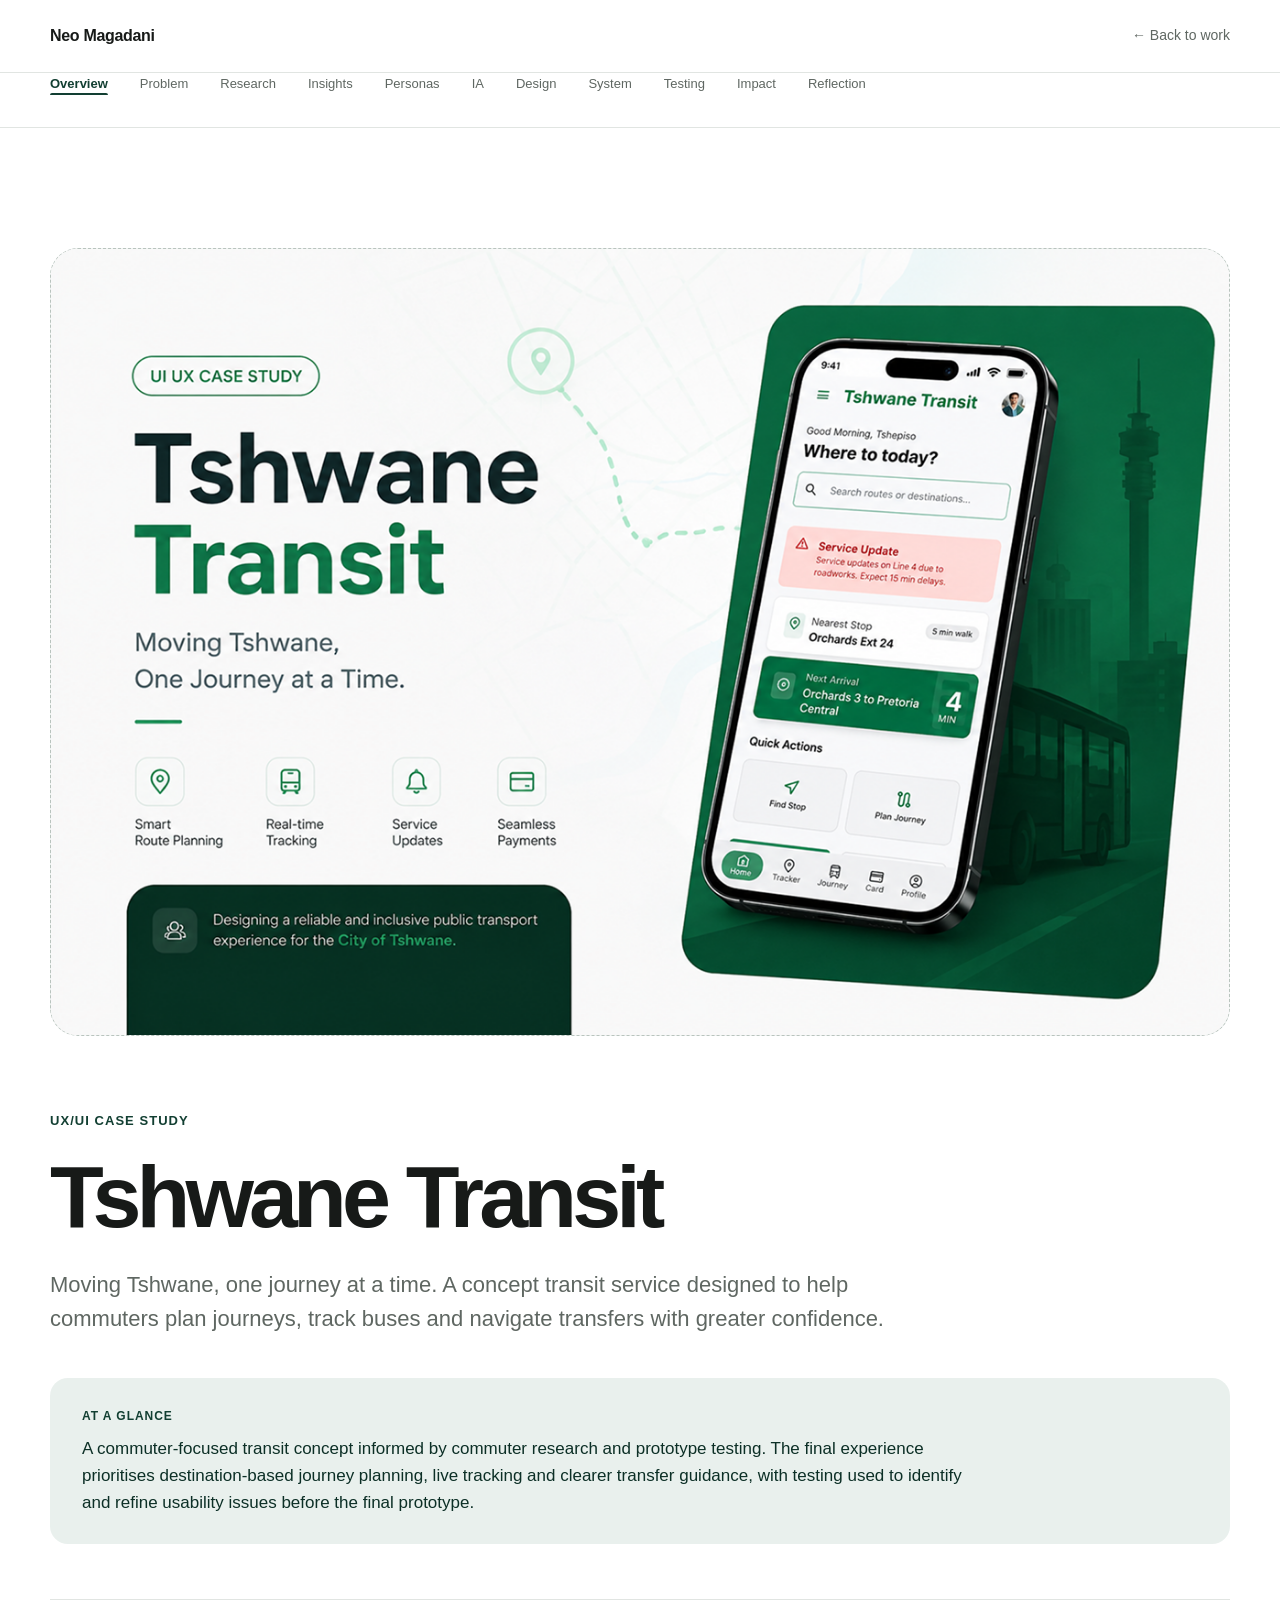
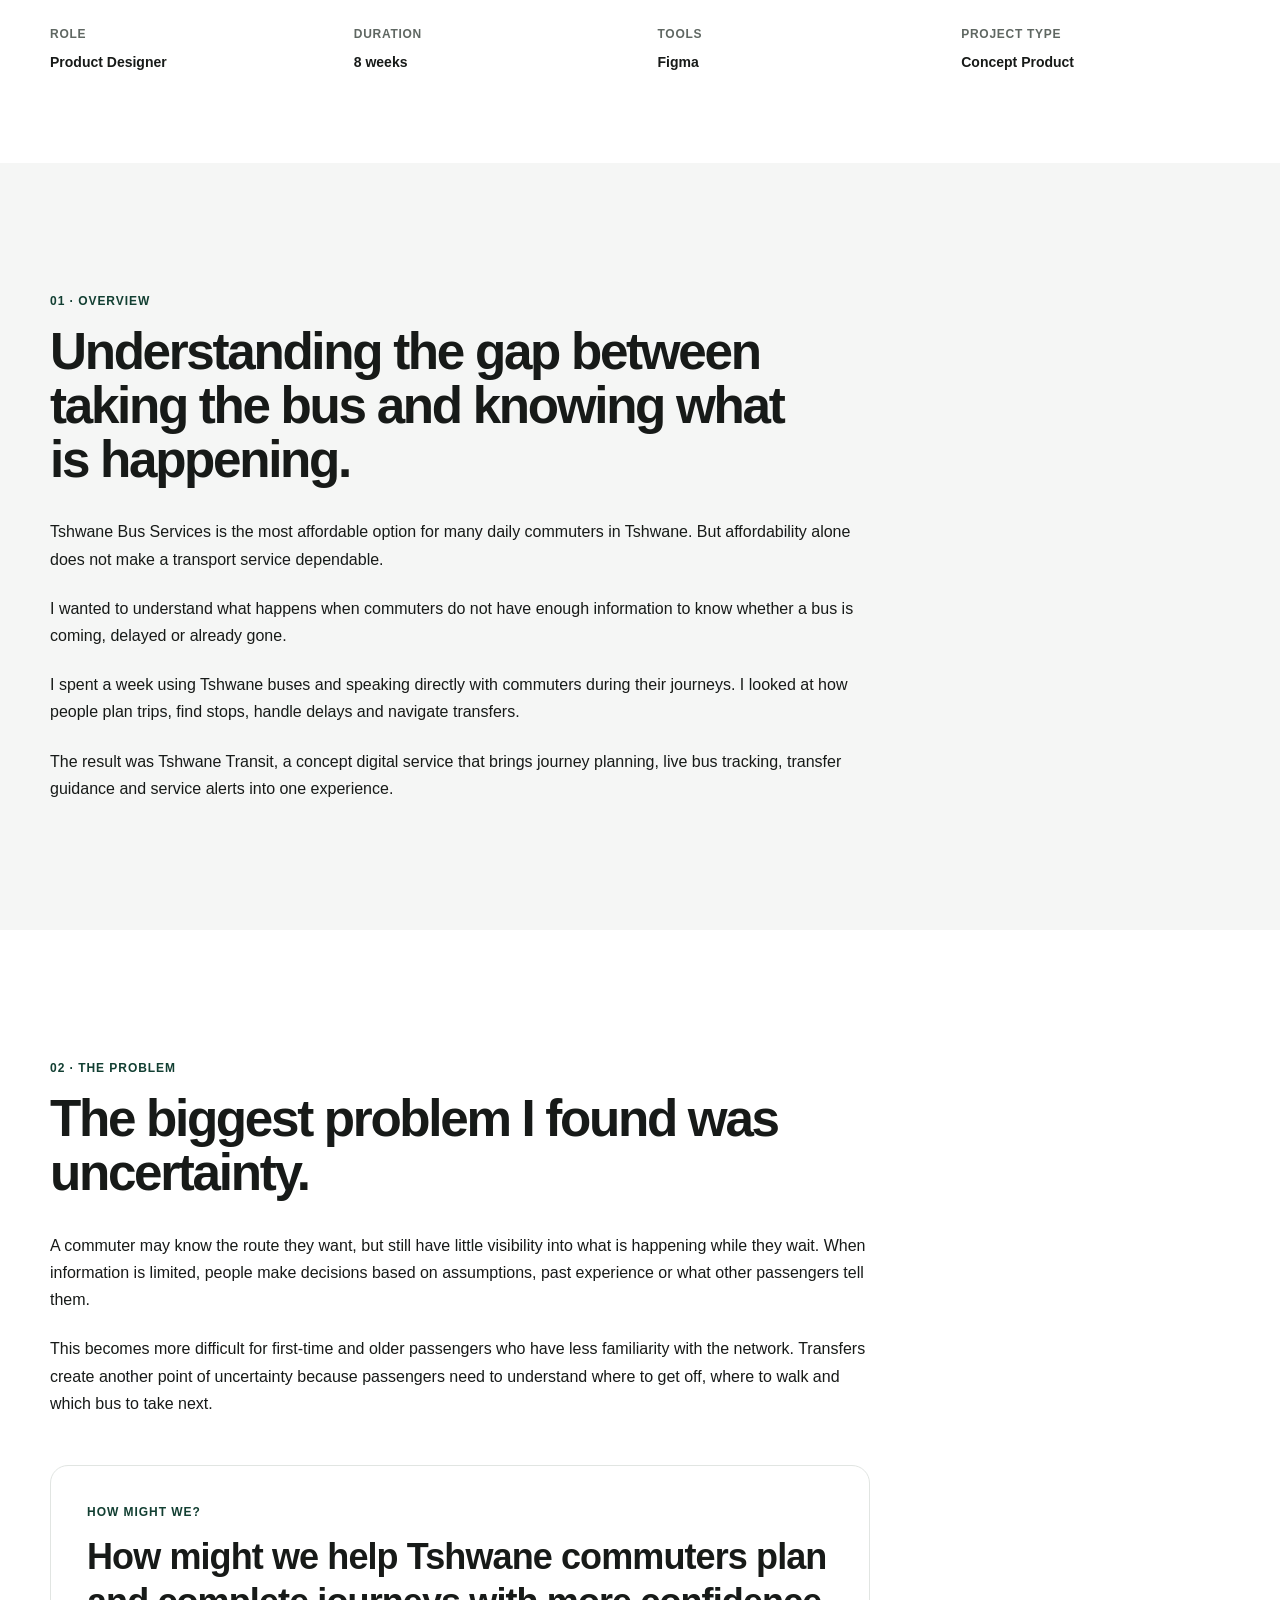
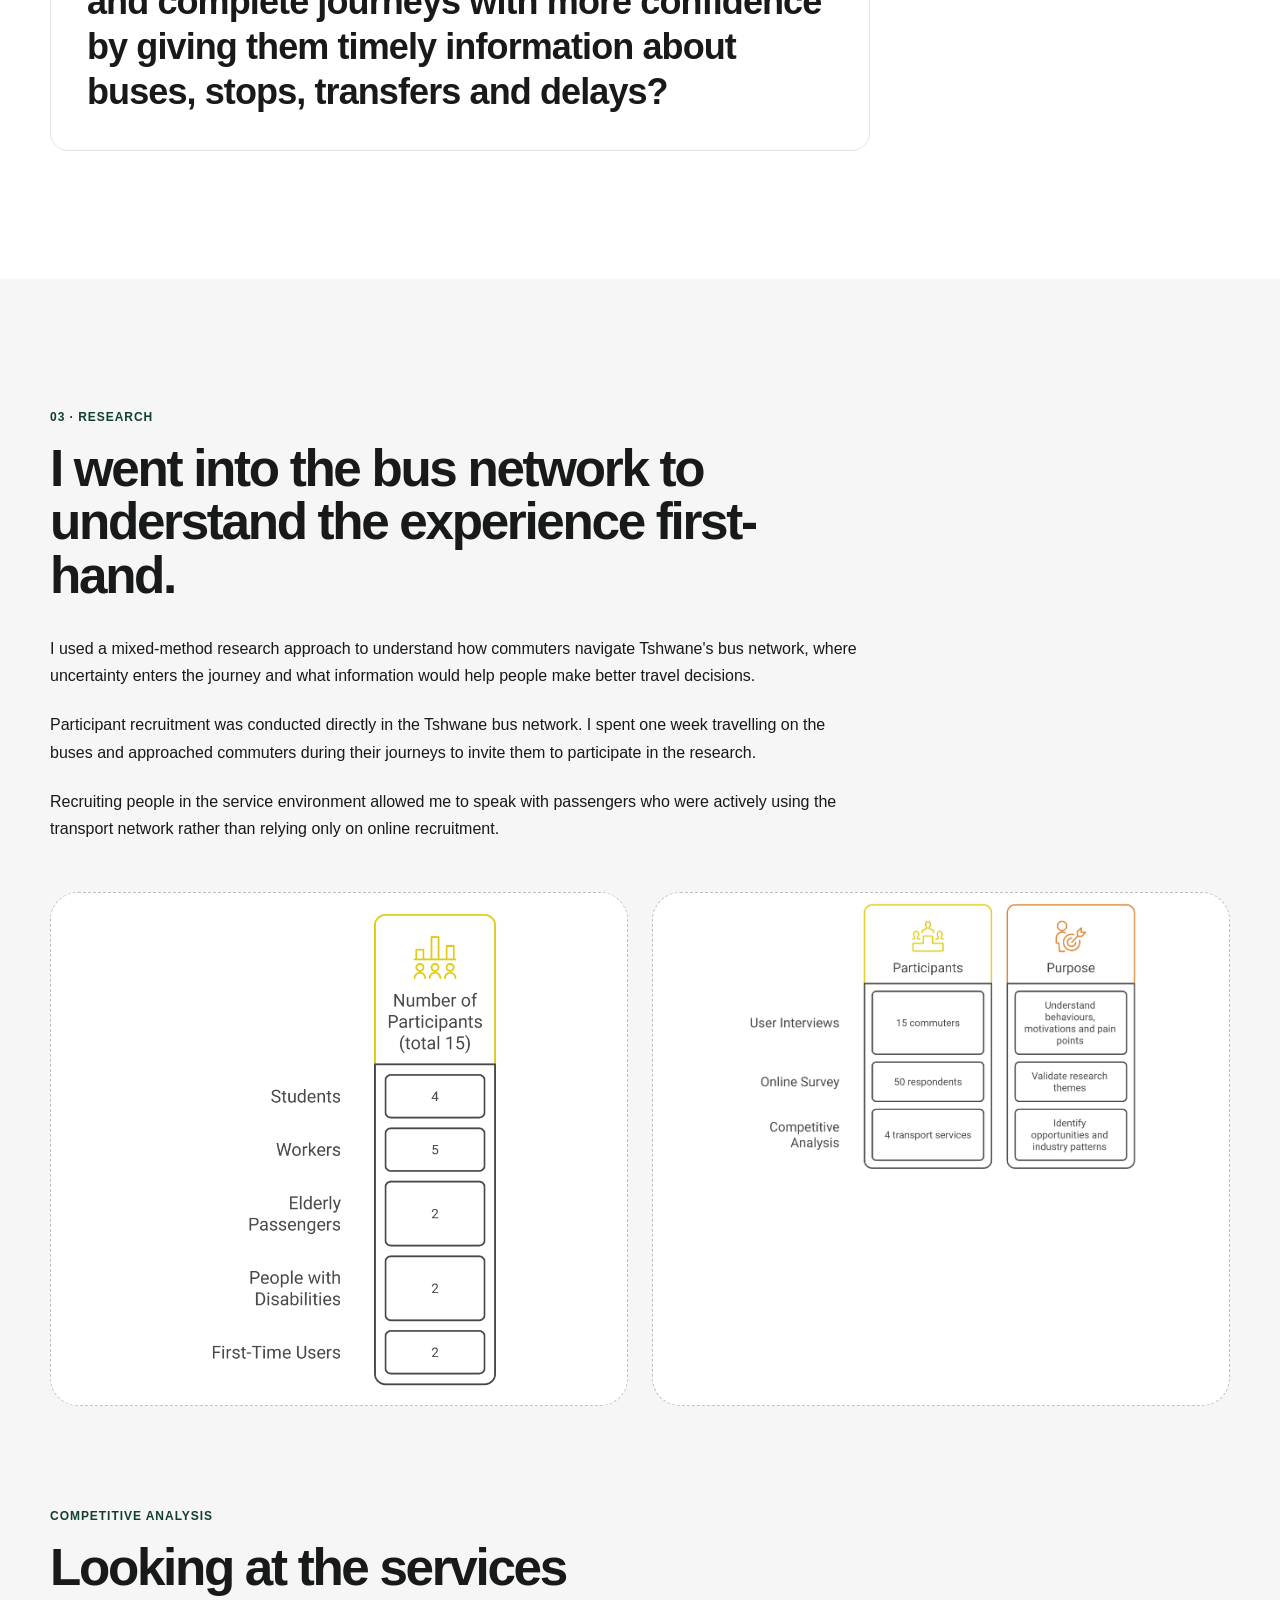
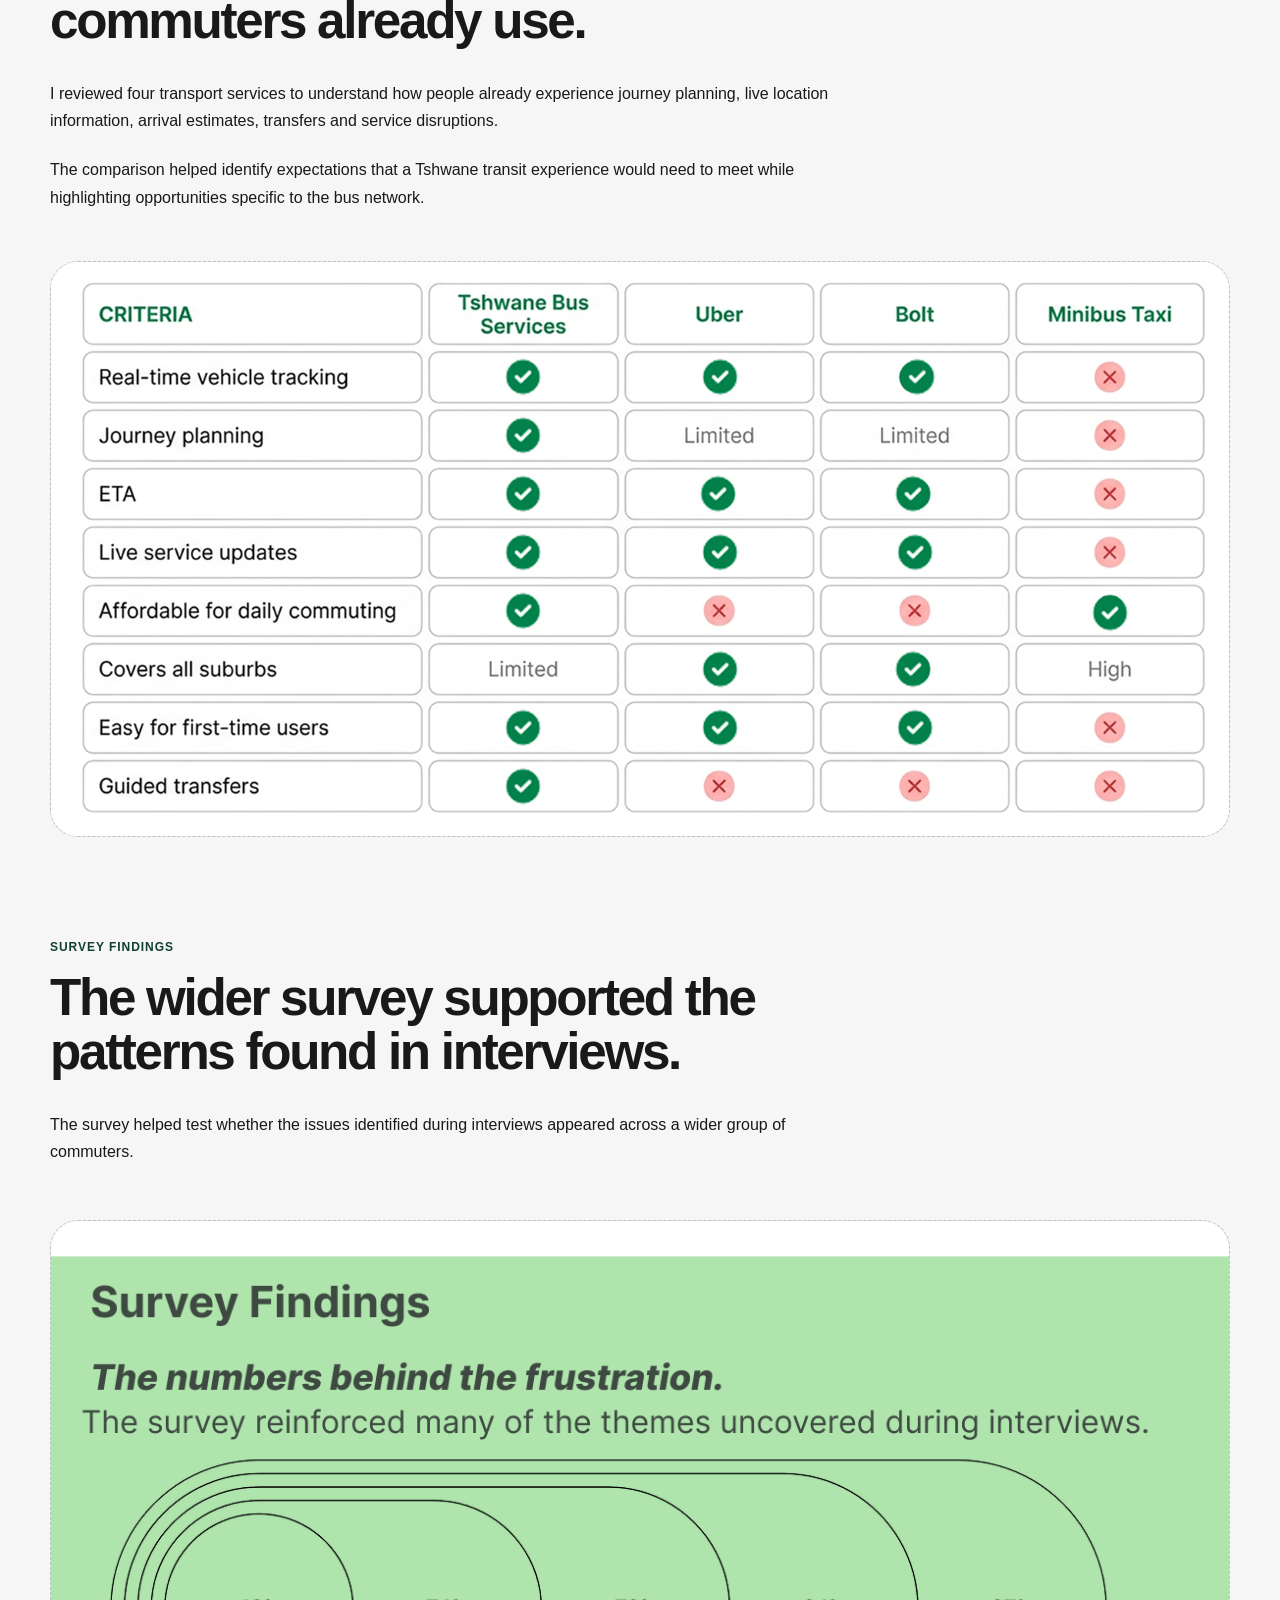
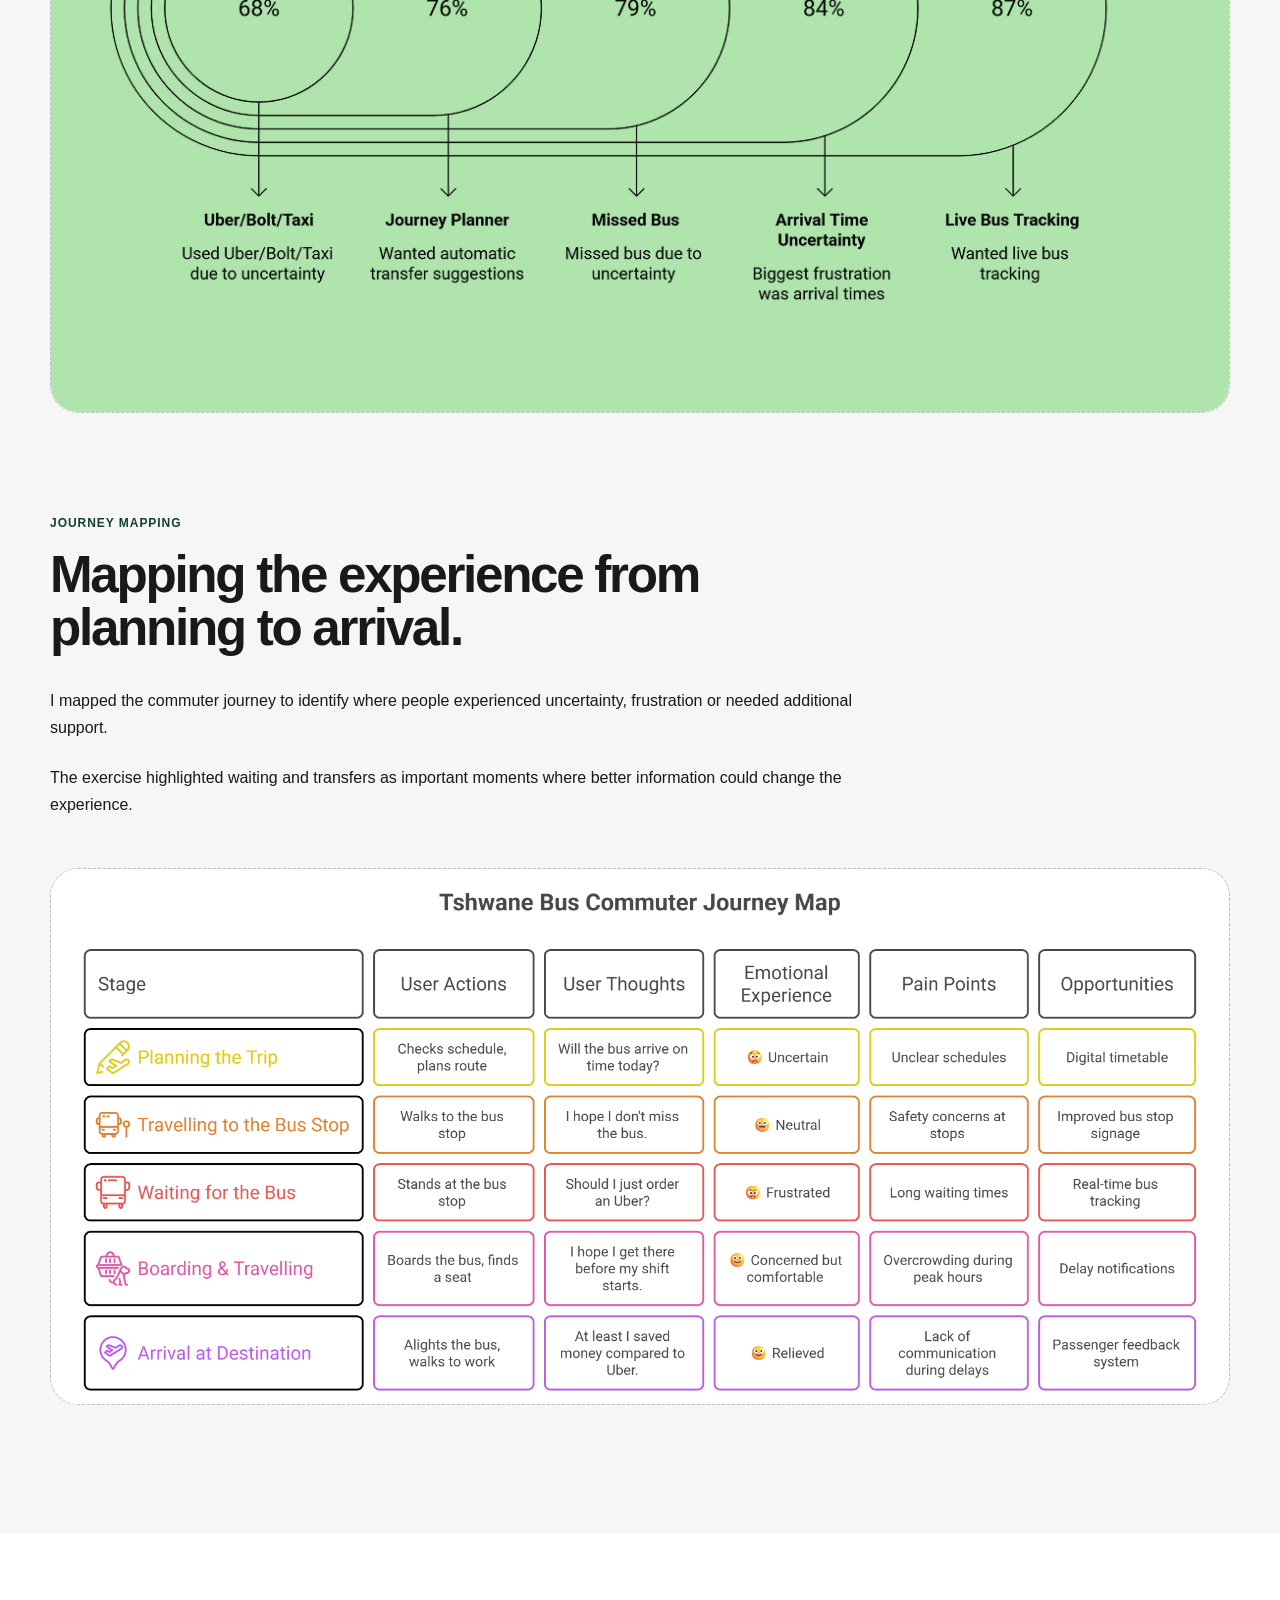
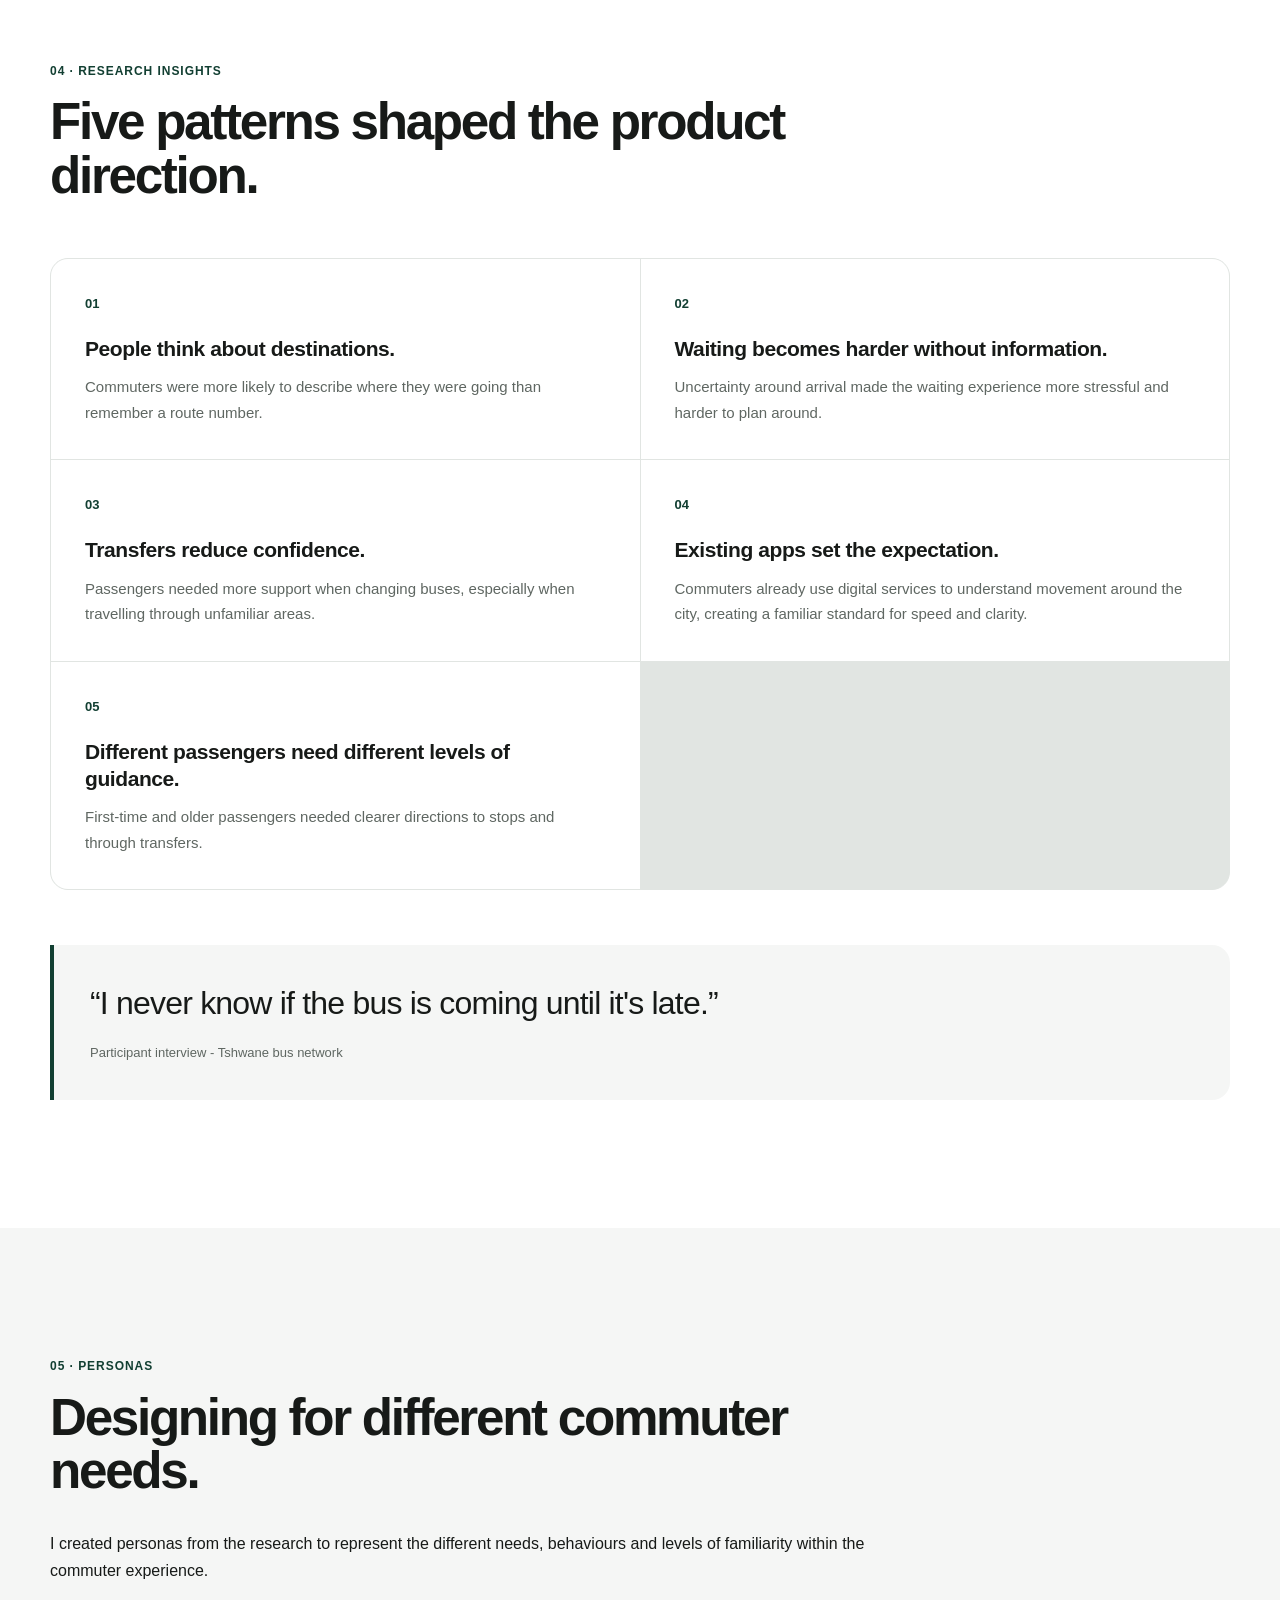
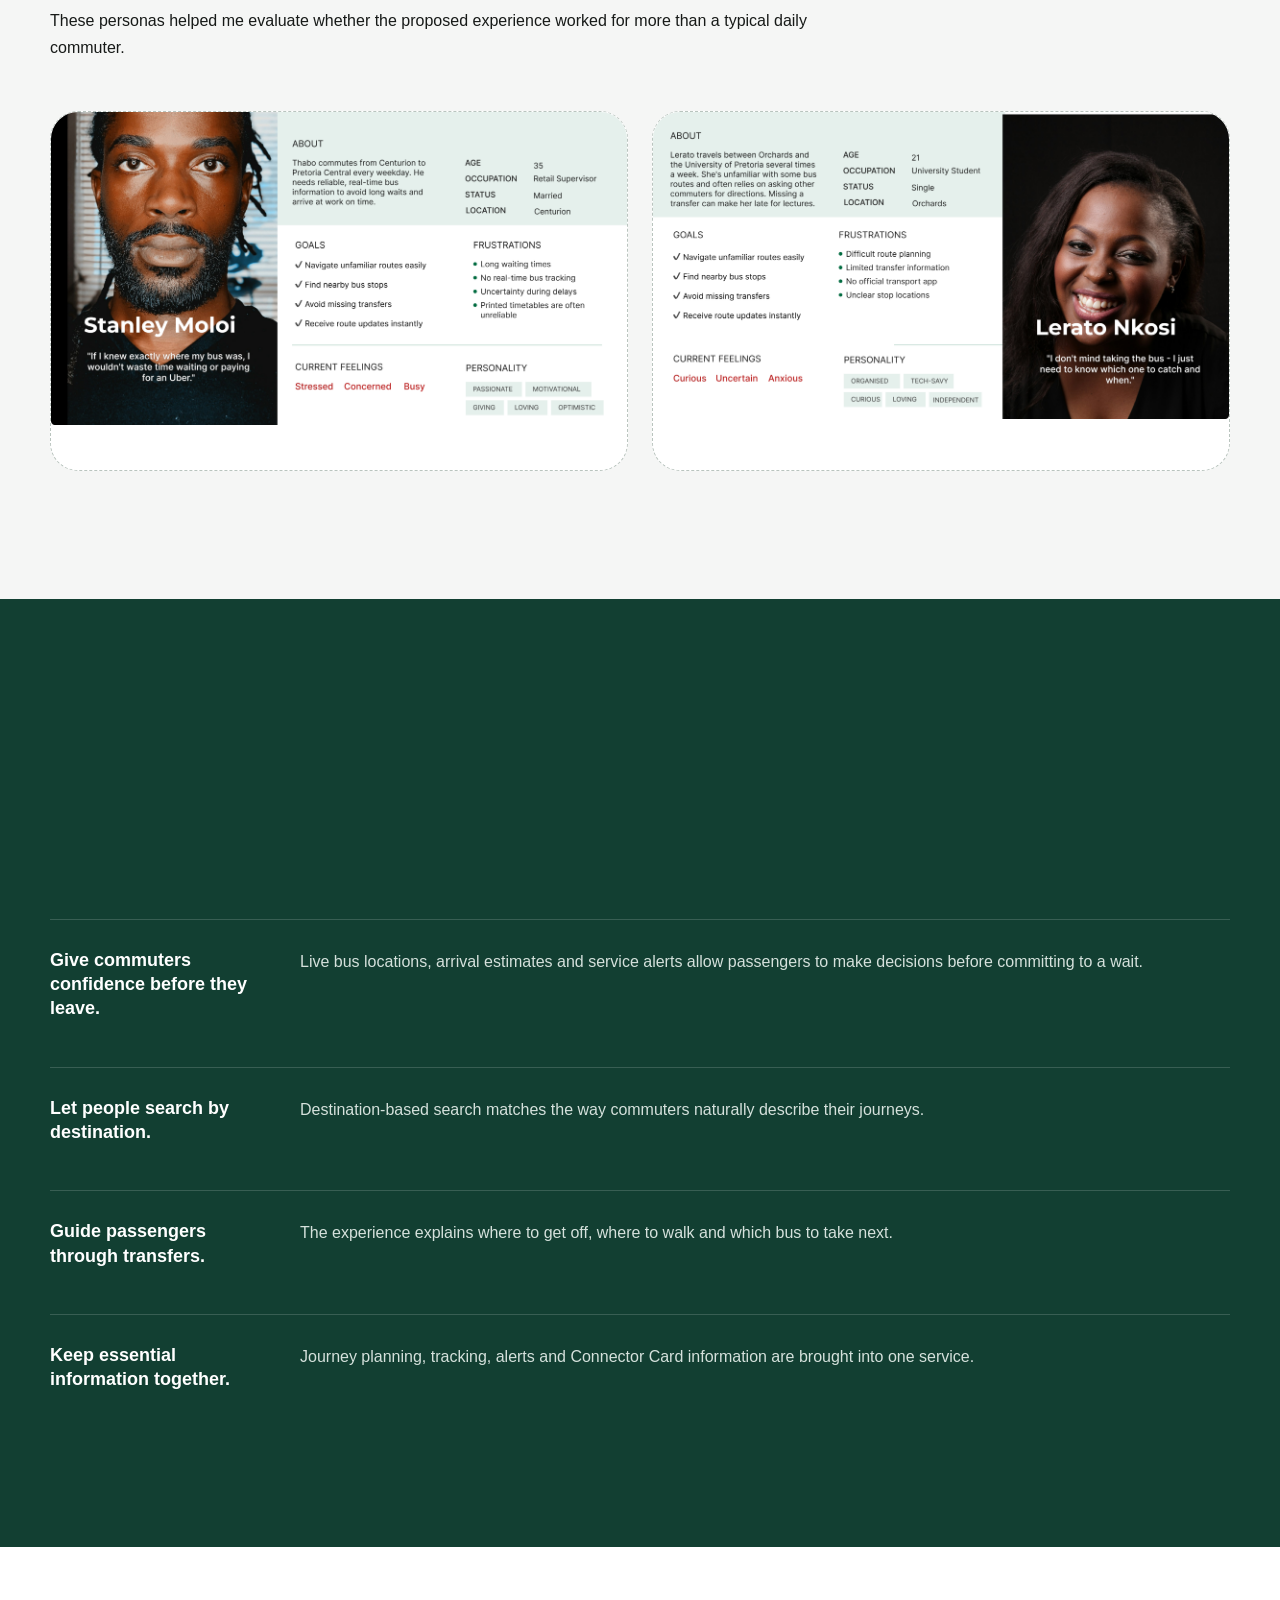
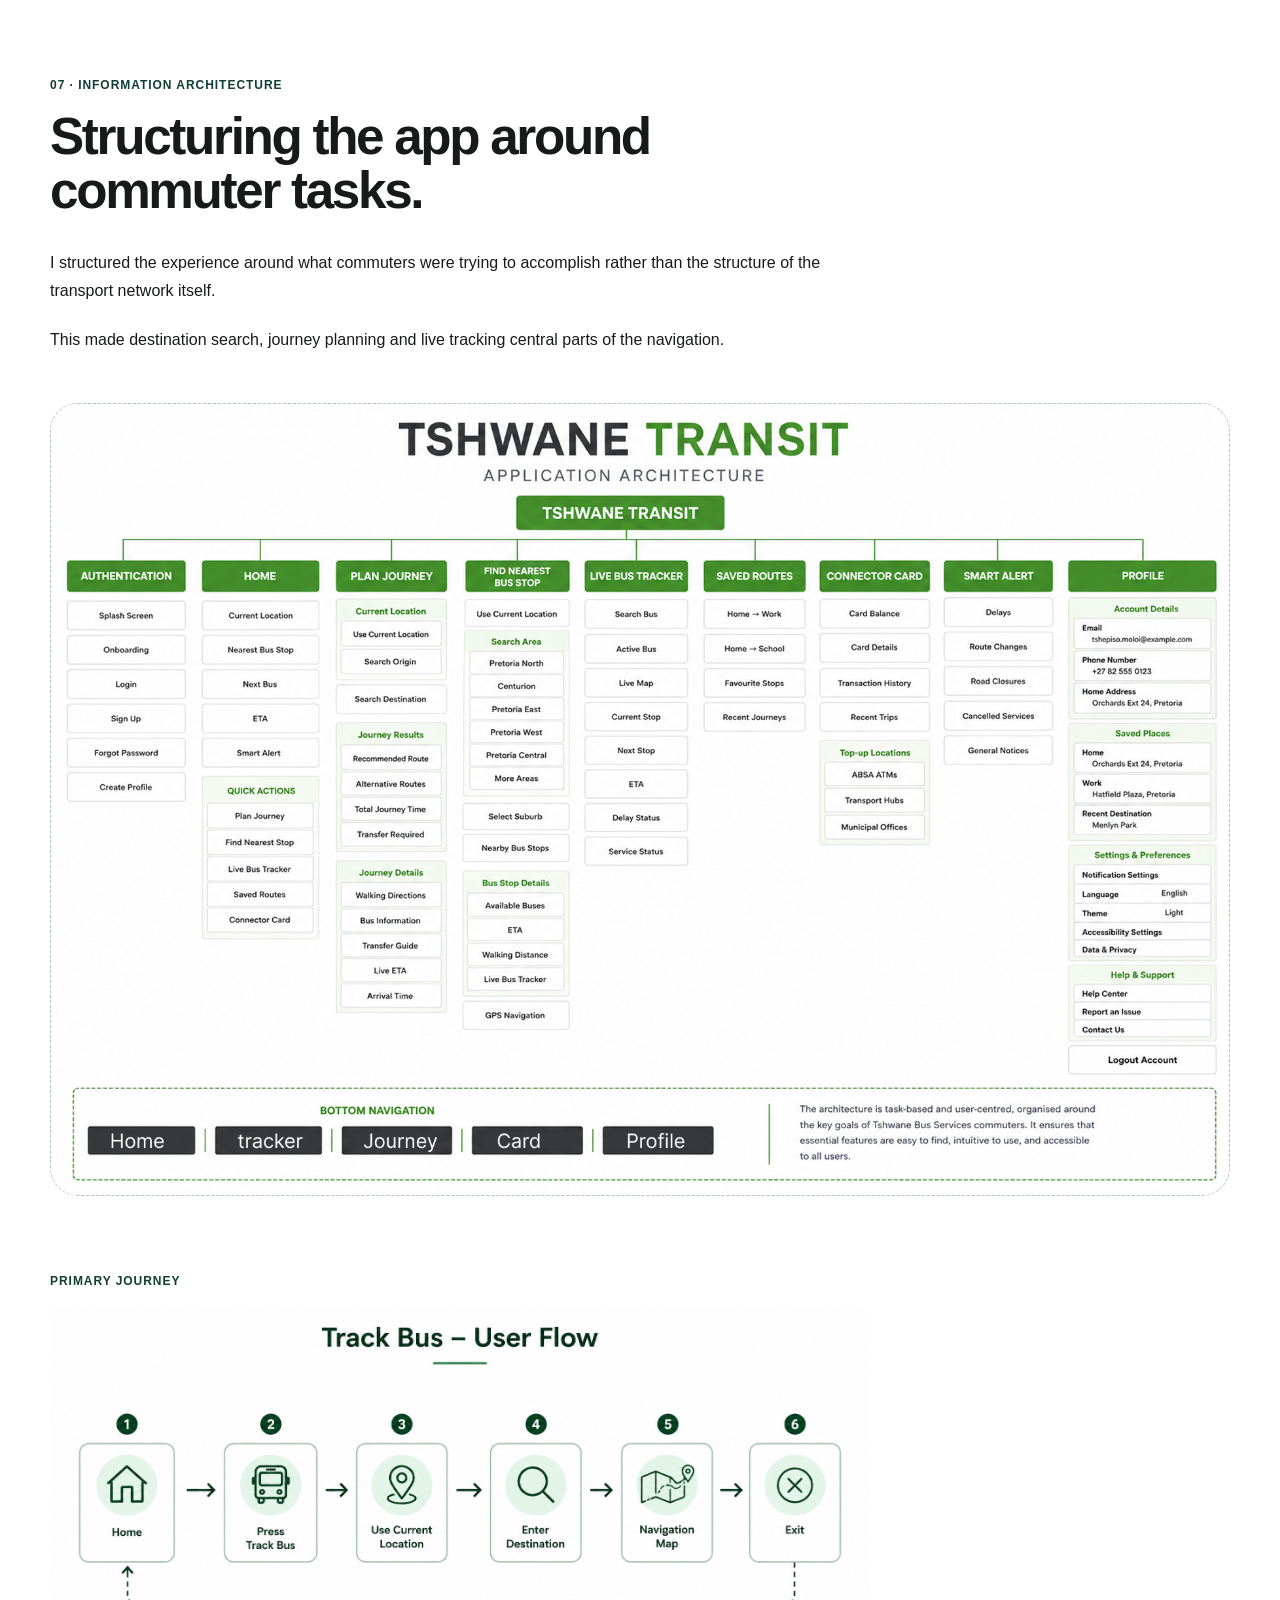
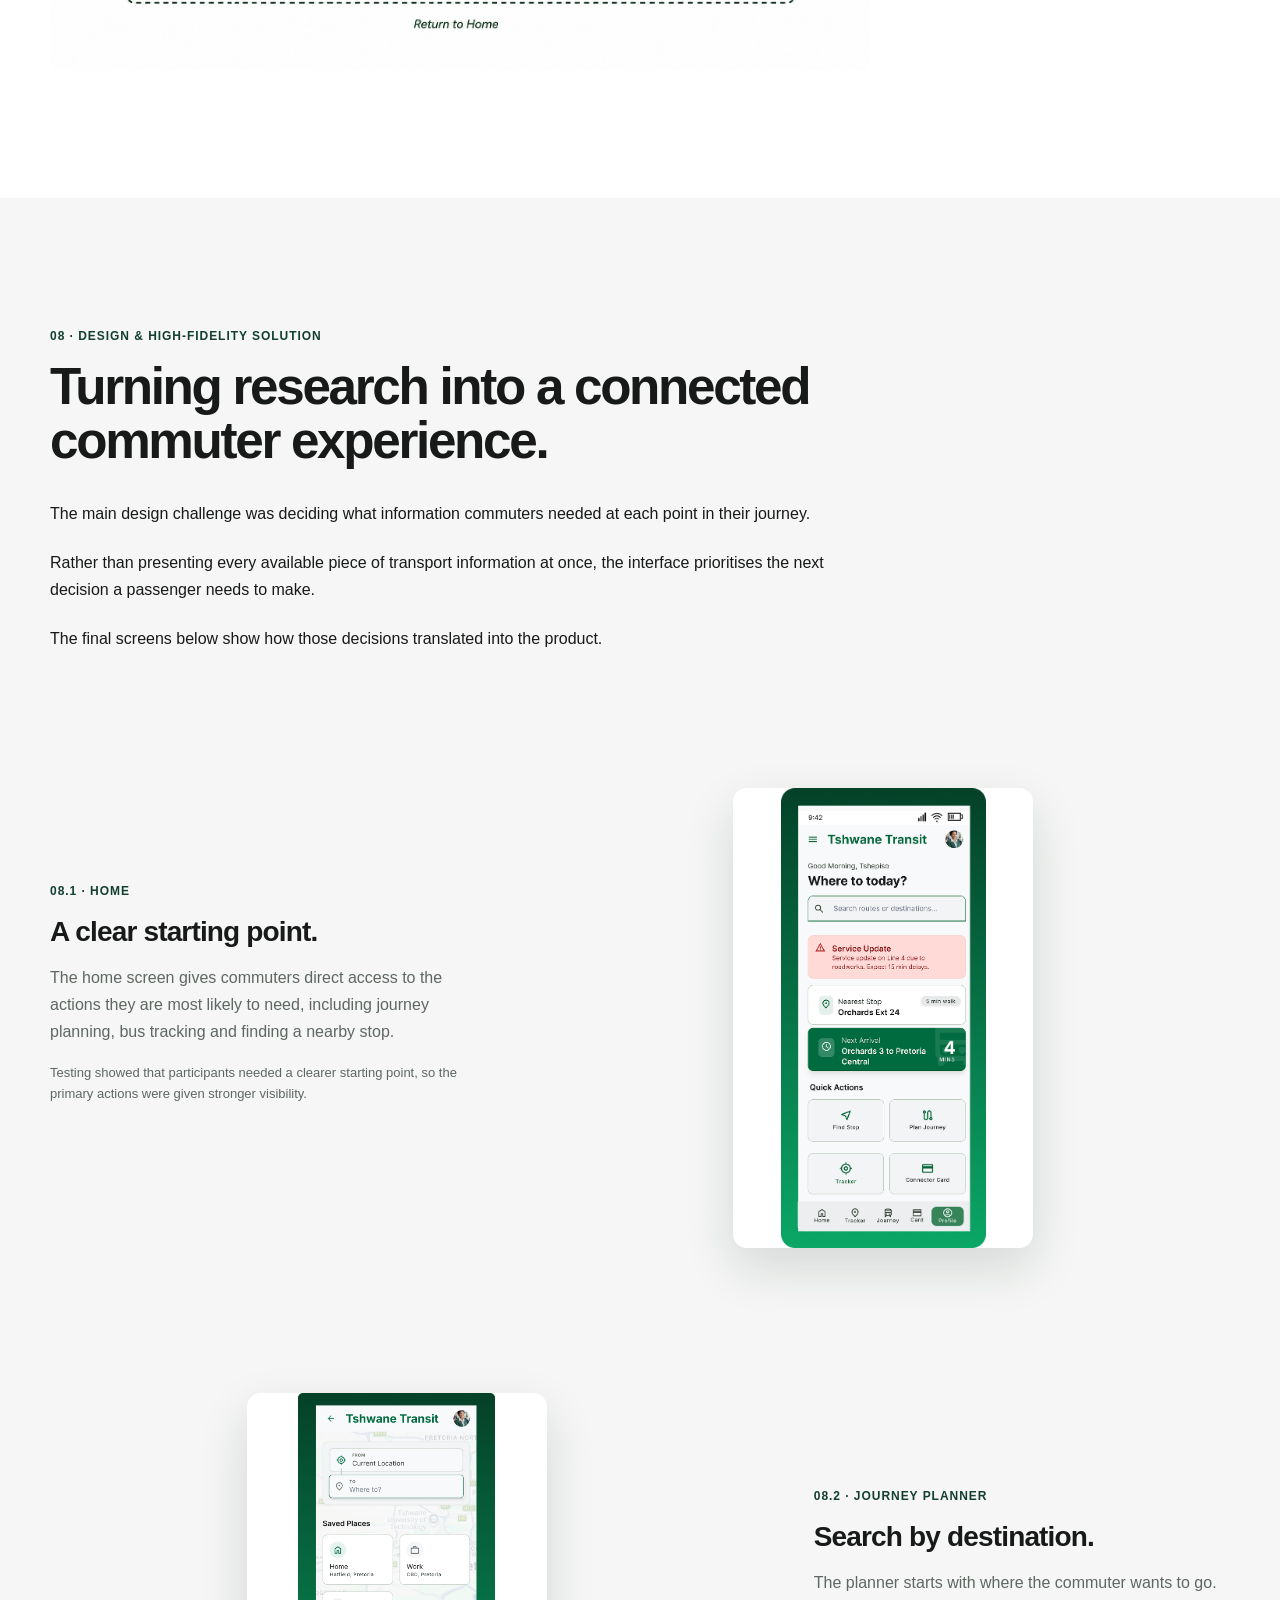
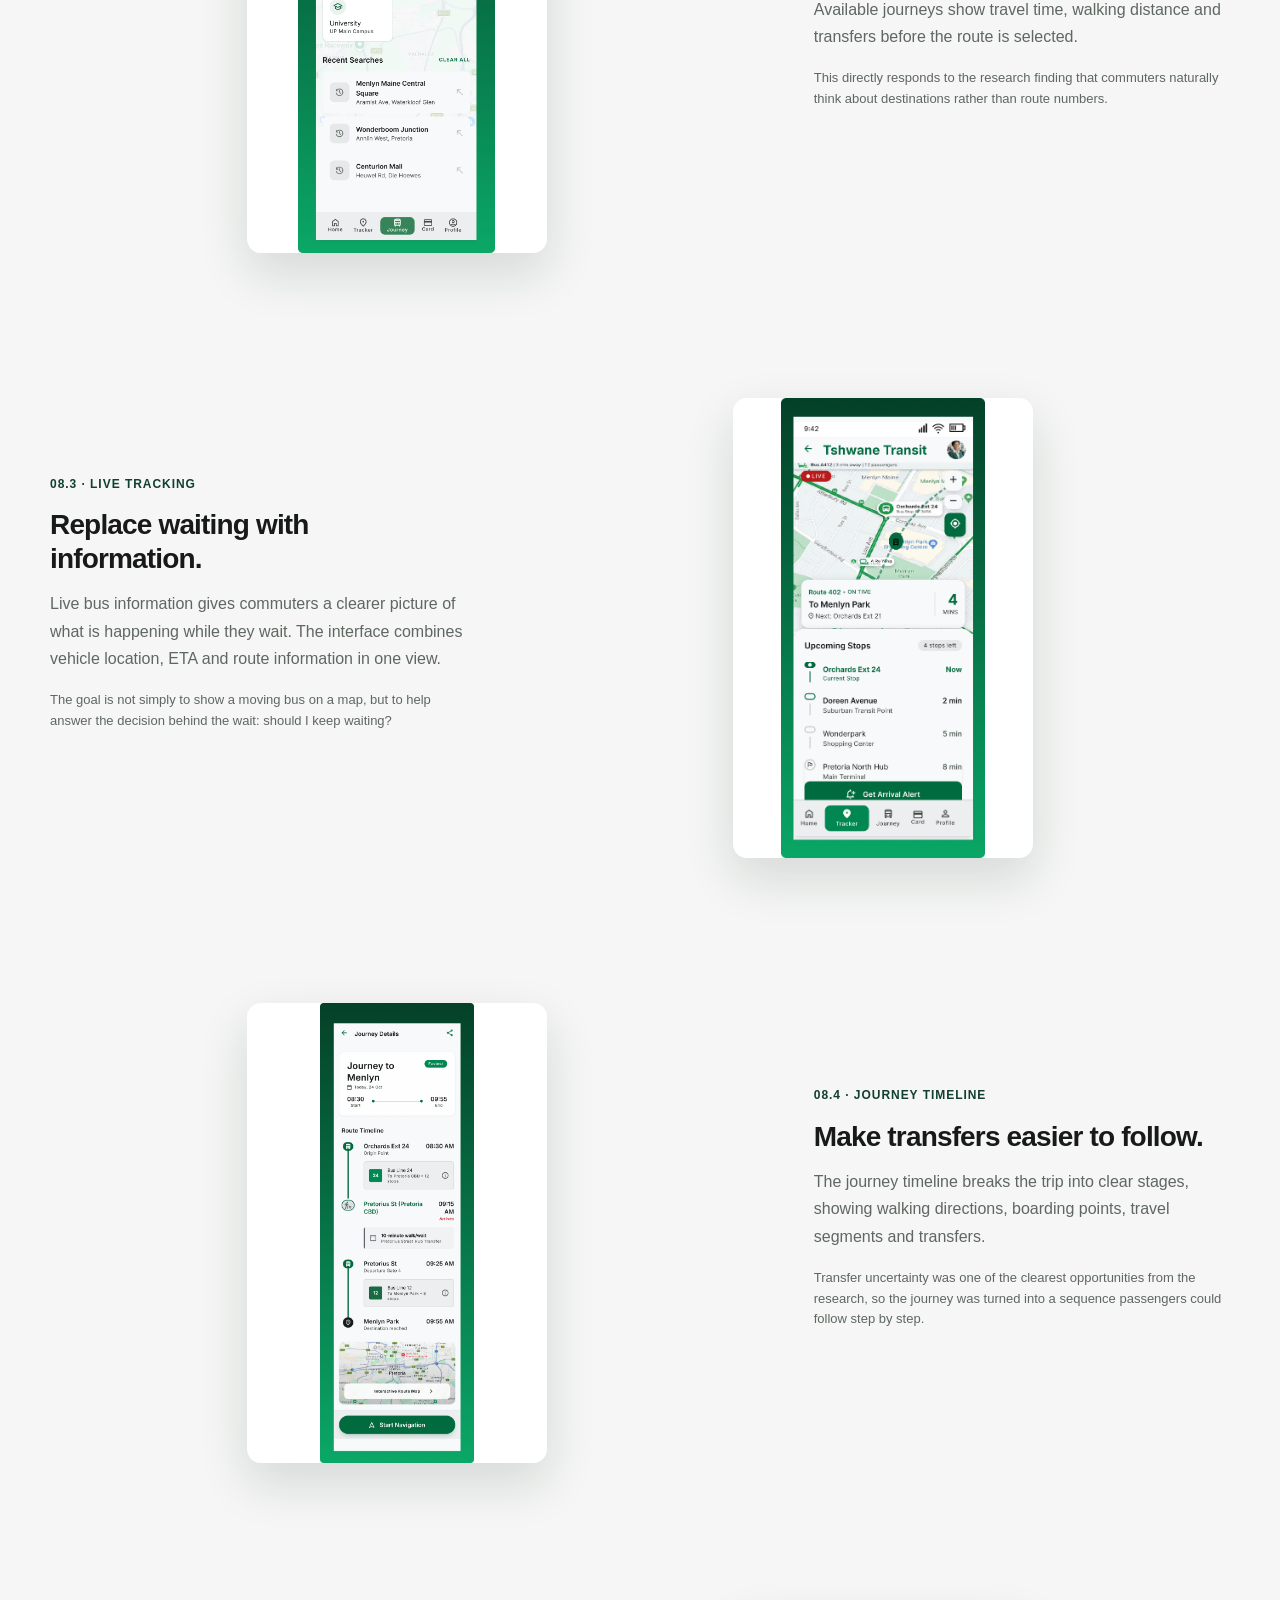
==== commit f05f55c5: "meta tags updated" ====
--- a/city-of-tshwane.html
+++ b/city-of-tshwane.html
@@ -4,13 +4,51 @@
 <head>
   <meta charset="UTF-8" />
   <meta name="viewport" content="width=device-width, initial-scale=1.0" />
+  <meta name="theme-color" content="#123f32" />
 
   <title>Tshwane Transit | UX/UI Case Study | Neo Magadani</title>
 
-<meta
- name="description"
- content="Tshwane Transit is a concept transit service designed to help Tshwane commuters plan journeys, track buses and navigate transfers with greater confidence."
-/>
+  <meta name="description" content="Tshwane Transit is a concept transit service designed to help Tshwane commuters plan journeys, track buses and navigate transfers with greater confidence." />
+  <meta name="author" content="Neo Magadani" />
+  <meta name="robots" content="index, follow" />
+
+  <link rel="canonical" href="https://neomagadani.co.za/city-of-tshwane.html" />
+
+  <link rel="icon" type="image/png" href="./assets/img/favicon.png" />
+  <link rel="shortcut icon" type="image/png" href="./assets/img/favicon.png" />
+
+  <!-- Open Graph -->
+  <meta property="og:type" content="article" />
+  <meta property="og:title" content="Tshwane Transit | UX/UI Case Study | Neo Magadani" />
+  <meta property="og:description" content="A UX/UI case study exploring a digital transit experience for Tshwane commuters." />
+  <meta property="og:url" content="https://neomagadani.co.za/city-of-tshwane.html" />
+  <meta property="og:site_name" content="Neo Magadani" />
+  <meta property="og:image" content="https://neomagadani.co.za/images/hero%20image.png" />
+  <meta property="og:image:alt" content="Tshwane Transit app interface" />
+
+  <!-- Twitter / X -->
+  <meta name="twitter:card" content="summary_large_image" />
+  <meta name="twitter:title" content="Tshwane Transit | UX/UI Case Study | Neo Magadani" />
+  <meta name="twitter:description" content="A UX/UI case study exploring a digital transit experience for Tshwane commuters." />
+  <meta name="twitter:image" content="https://neomagadani.co.za/images/hero%20image.png" />
+  <meta name="twitter:image:alt" content="Tshwane Transit app interface" />
+
+  <!-- Structured data -->
+  <script type="application/ld+json">
+  {
+    "@context": "https://schema.org",
+    "@type": "CreativeWork",
+    "name": "Tshwane Transit",
+    "headline": "Tshwane Transit | UX/UI Case Study",
+    "description": "A UX/UI case study exploring a concept transit service designed to help Tshwane commuters plan journeys, track buses and navigate transfers with greater confidence.",
+    "url": "https://neomagadani.co.za/city-of-tshwane.html",
+    "image": "https://neomagadani.co.za/images/hero%20image.png",
+    "author": {"@type": "Person", "name": "Neo Magadani", "url": "https://neomagadani.co.za/"},
+    "creator": {"@type": "Person", "name": "Neo Magadani", "url": "https://neomagadani.co.za/"},
+    "genre": "UX/UI Design Case Study",
+    "keywords": ["UX design", "UI design", "product design", "Tshwane Transit", "case study"]
+  }
+  </script>
 
   <style>
     /* =========================================================
@@ -184,6 +222,17 @@
 
     .case-nav-inner::-webkit-scrollbar {
       display: none;
+    }
+
+    @media (max-width: 700px) {
+      .case-nav-inner {
+        -webkit-overflow-scrolling: touch;
+        padding-bottom: 1px;
+      }
+
+      .case-nav a {
+        min-height: 54px;
+      }
     }
 
     .case-nav a {
@@ -1230,11 +1279,11 @@
     <div class="container nav-inner">
 
 
-  <a href="./index.html" class="brand">
+  <a href="./index.html" class="brand" aria-label="Neo Magadani home">
     Neo Magadani
   </a>
 
-  <a href="./index.html" class="back-link">
+  <a href="./index.html" class="back-link" aria-label="Back to selected case studies">
     ← Back to work
   </a>
 
@@ -1284,12 +1333,12 @@
 
       <img
         src="images/hero image.png"
-        alt="Tshwane Transit app interface"
+        alt="Tshwane Transit app interface showing journey planning and transit information"
       />
 
       <div class="placeholder-content">
         <span class="placeholder-label">
-          Hero image
+          Tshwane Transit product interface
         </span>
       </div>
 
@@ -1324,11 +1373,11 @@
         </div>
 
         <p>
-          A commuter-focused transit concept shaped by 15 interviews,
-          a 50-person survey and usability testing. The final experience
-          prioritises destination-based journey planning, live tracking
-          and clearer transfer guidance, achieving 90% task completion
-          in prototype testing.
+          A commuter-focused transit concept informed by commuter research
+          and prototype testing. The final experience prioritises
+          destination-based journey planning, live tracking and clearer
+          transfer guidance, with testing used to identify and refine
+          usability issues before the final prototype.
         </p>
 
       </div>
@@ -2728,10 +2777,11 @@
       <div class="body-copy">
 
         <p>
-          I tested the prototype with 15 commuters across five
-          core tasks: finding a nearby bus, planning a cross-city
-          journey, tracking an approaching bus, checking Connector
-          Card balance and responding to a delay.
+          I tested the prototype across five core tasks: finding a nearby bus,
+          planning a cross-city journey, tracking an approaching bus,
+          checking Connector Card balance and responding to a delay.
+          The sessions helped identify where the experience needed
+          clearer navigation and guidance.
         </p>
 
       </div>
@@ -2742,41 +2792,18 @@
     <div class="testing-results reveal">
 
       <div class="testing-result">
-
-        <strong>
-          90%
-        </strong>
-
-        <span>
-          completed the tasks successfully
-        </span>
-
-      </div>
-
+        <strong>Clearer</strong>
+        <span>navigation became a priority after testing</span>
+      </div>
 
       <div class="testing-result">
-
-        <strong>
-          87%
-        </strong>
-
-        <span>
-          understood the navigation without assistance
-        </span>
-
-      </div>
-
+        <strong>Guided</strong>
+        <span>directions were strengthened for complex journeys</span>
+      </div>
 
       <div class="testing-result">
-
-        <strong>
-          93%
-        </strong>
-
-        <span>
-          preferred searching by destination
-        </span>
-
+        <strong>Focused</strong>
+        <span>destination search became a key interaction</span>
       </div>
 
     </div>
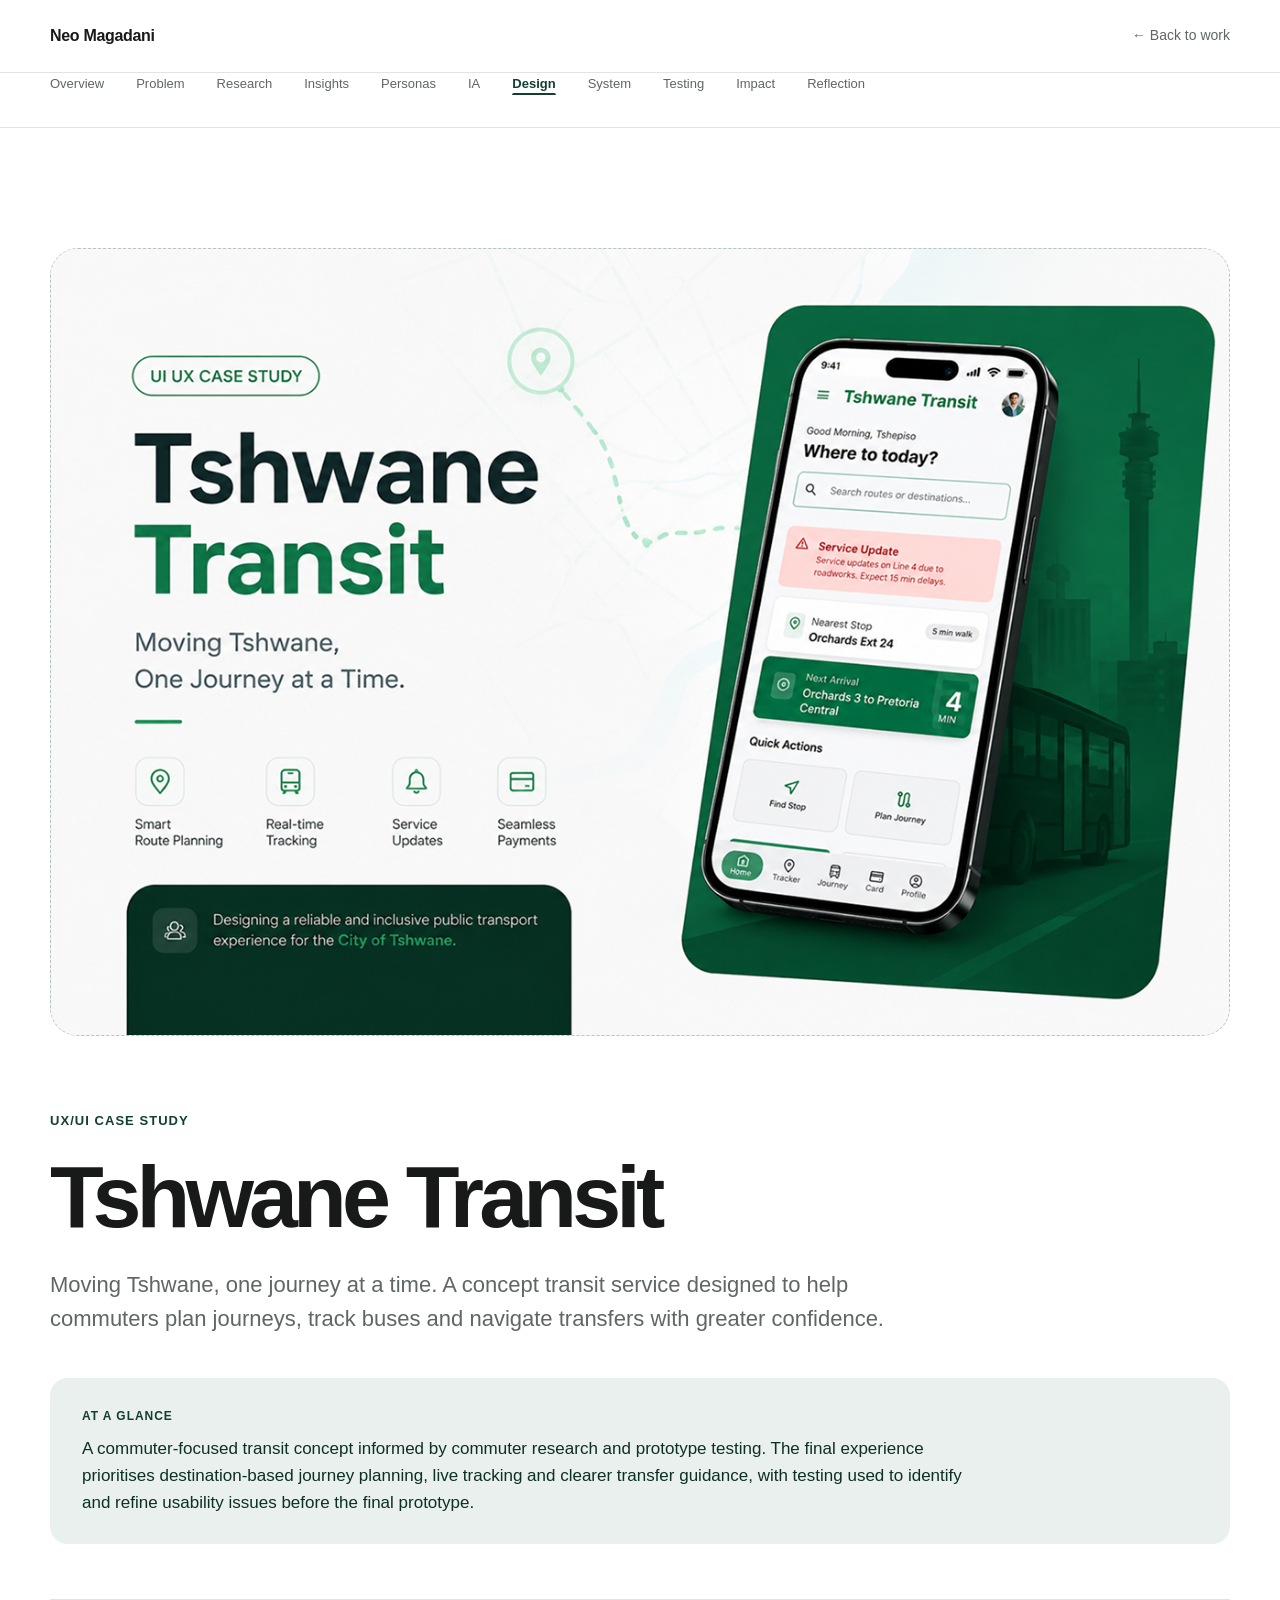
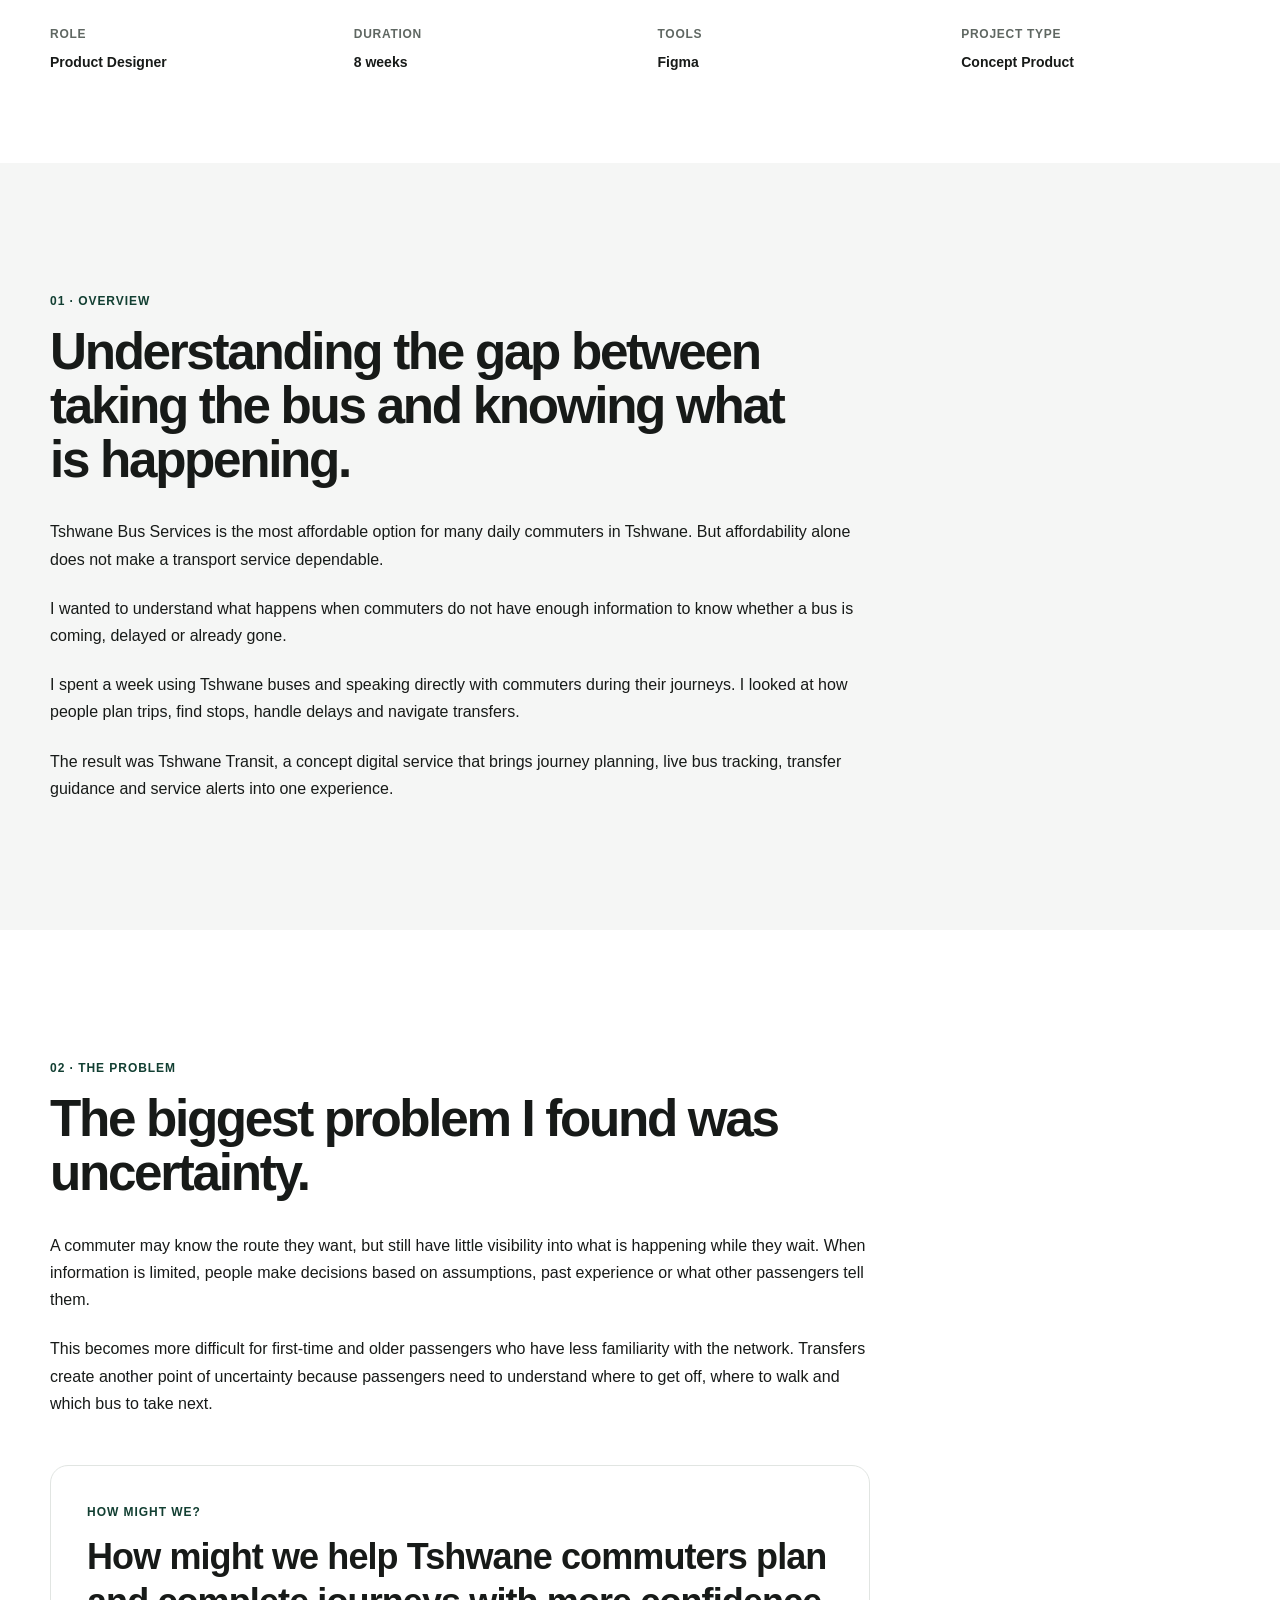
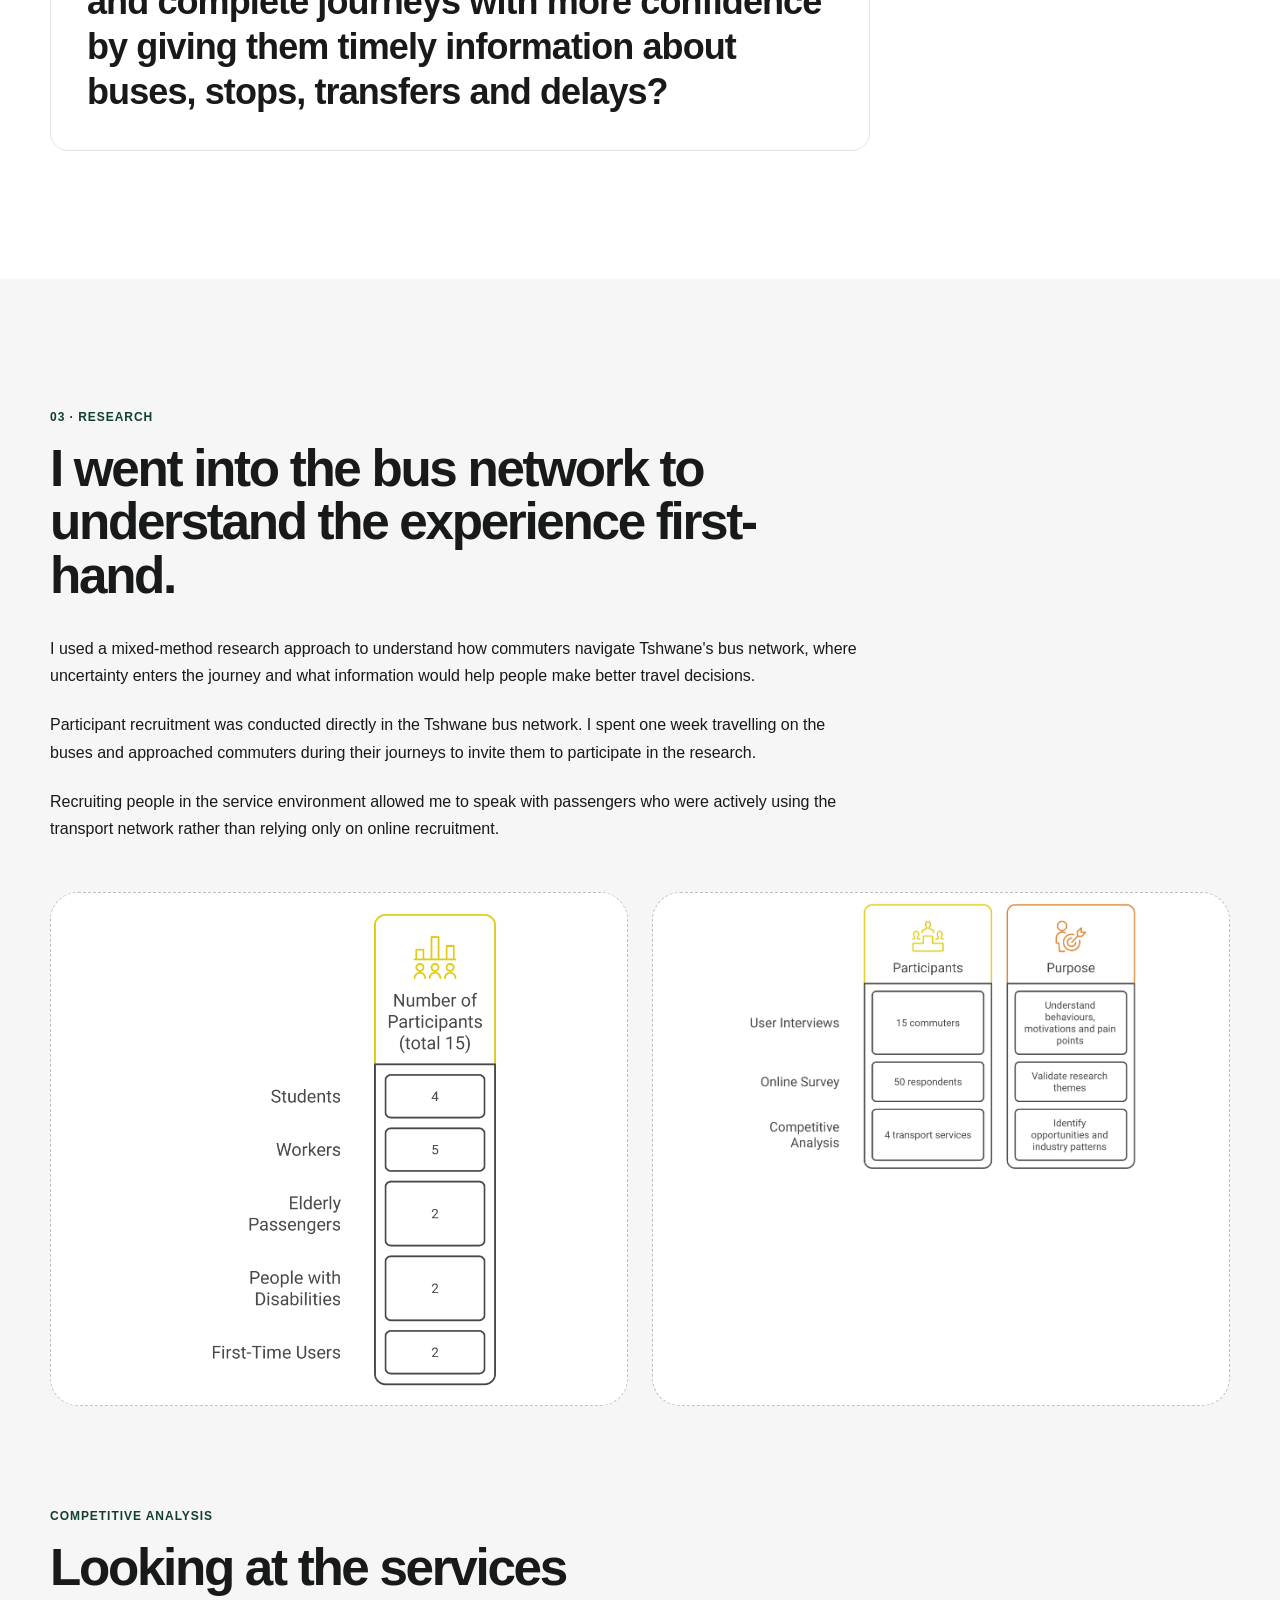
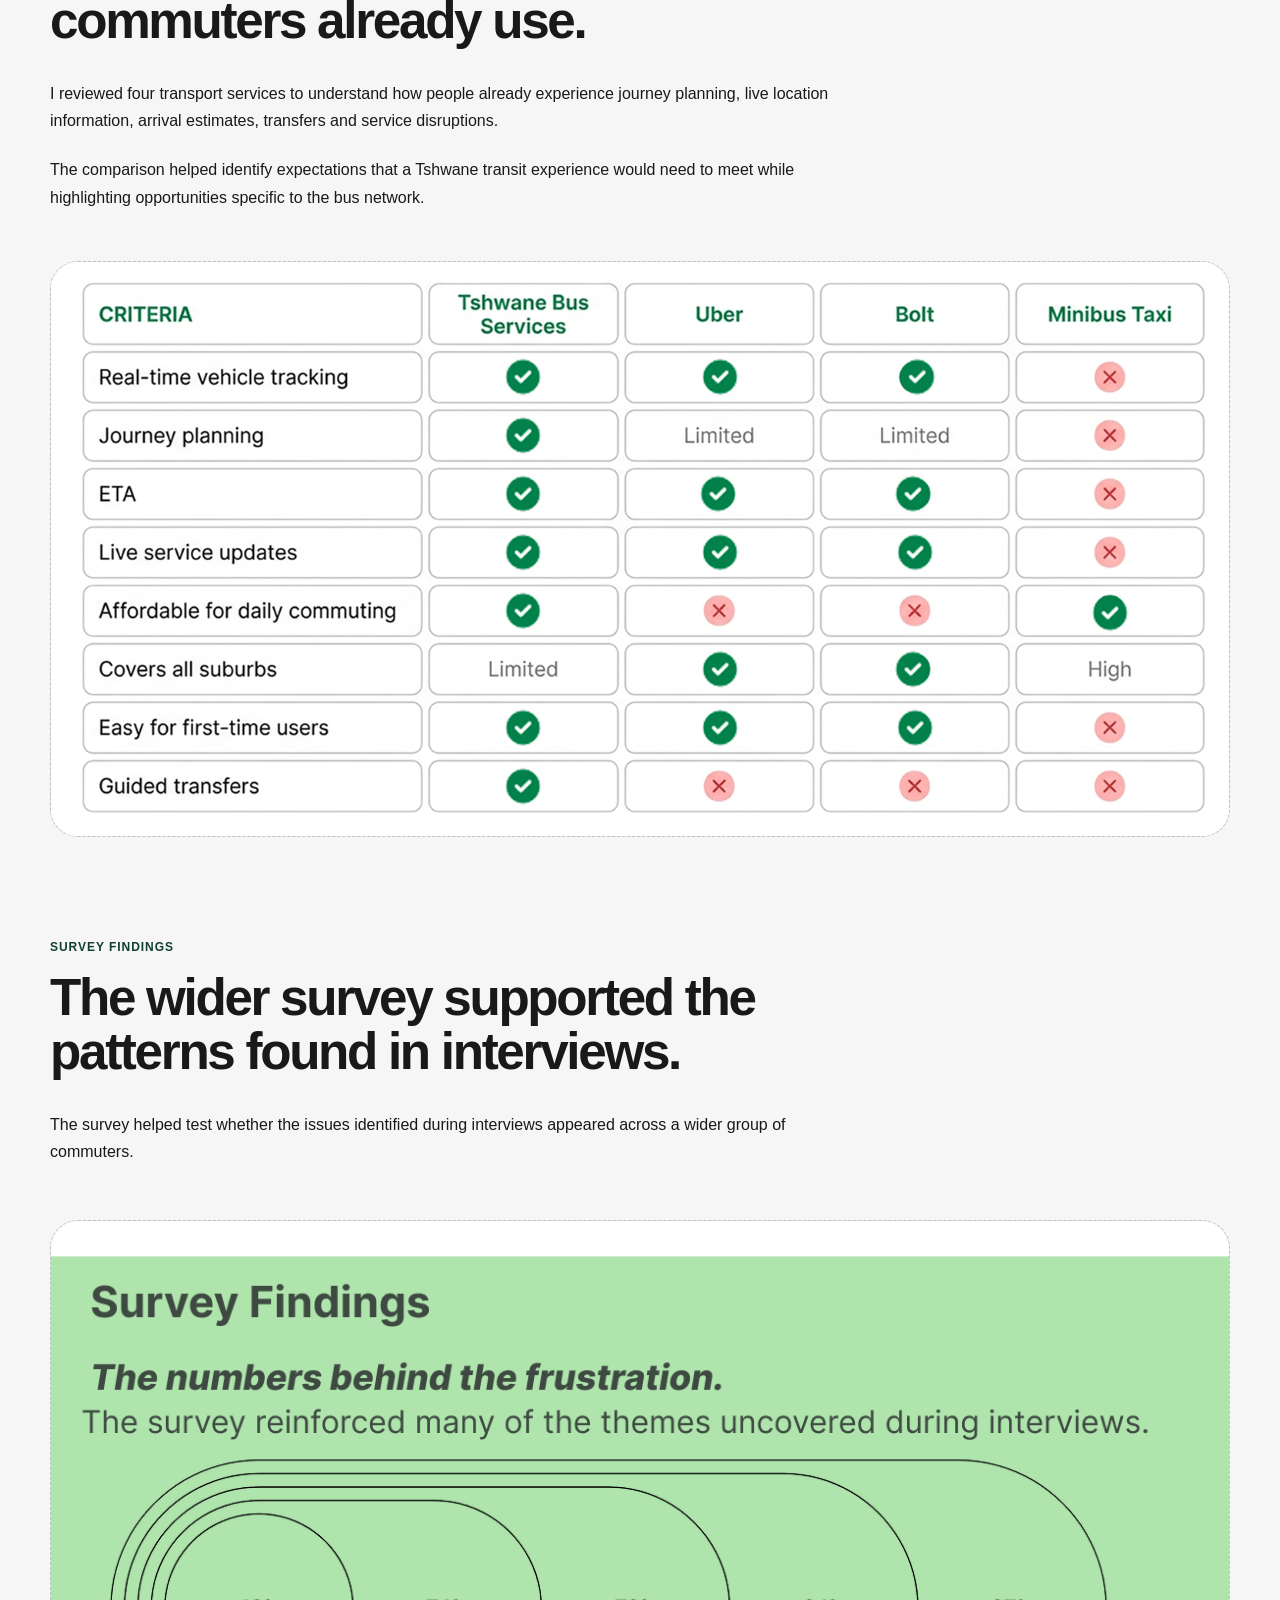
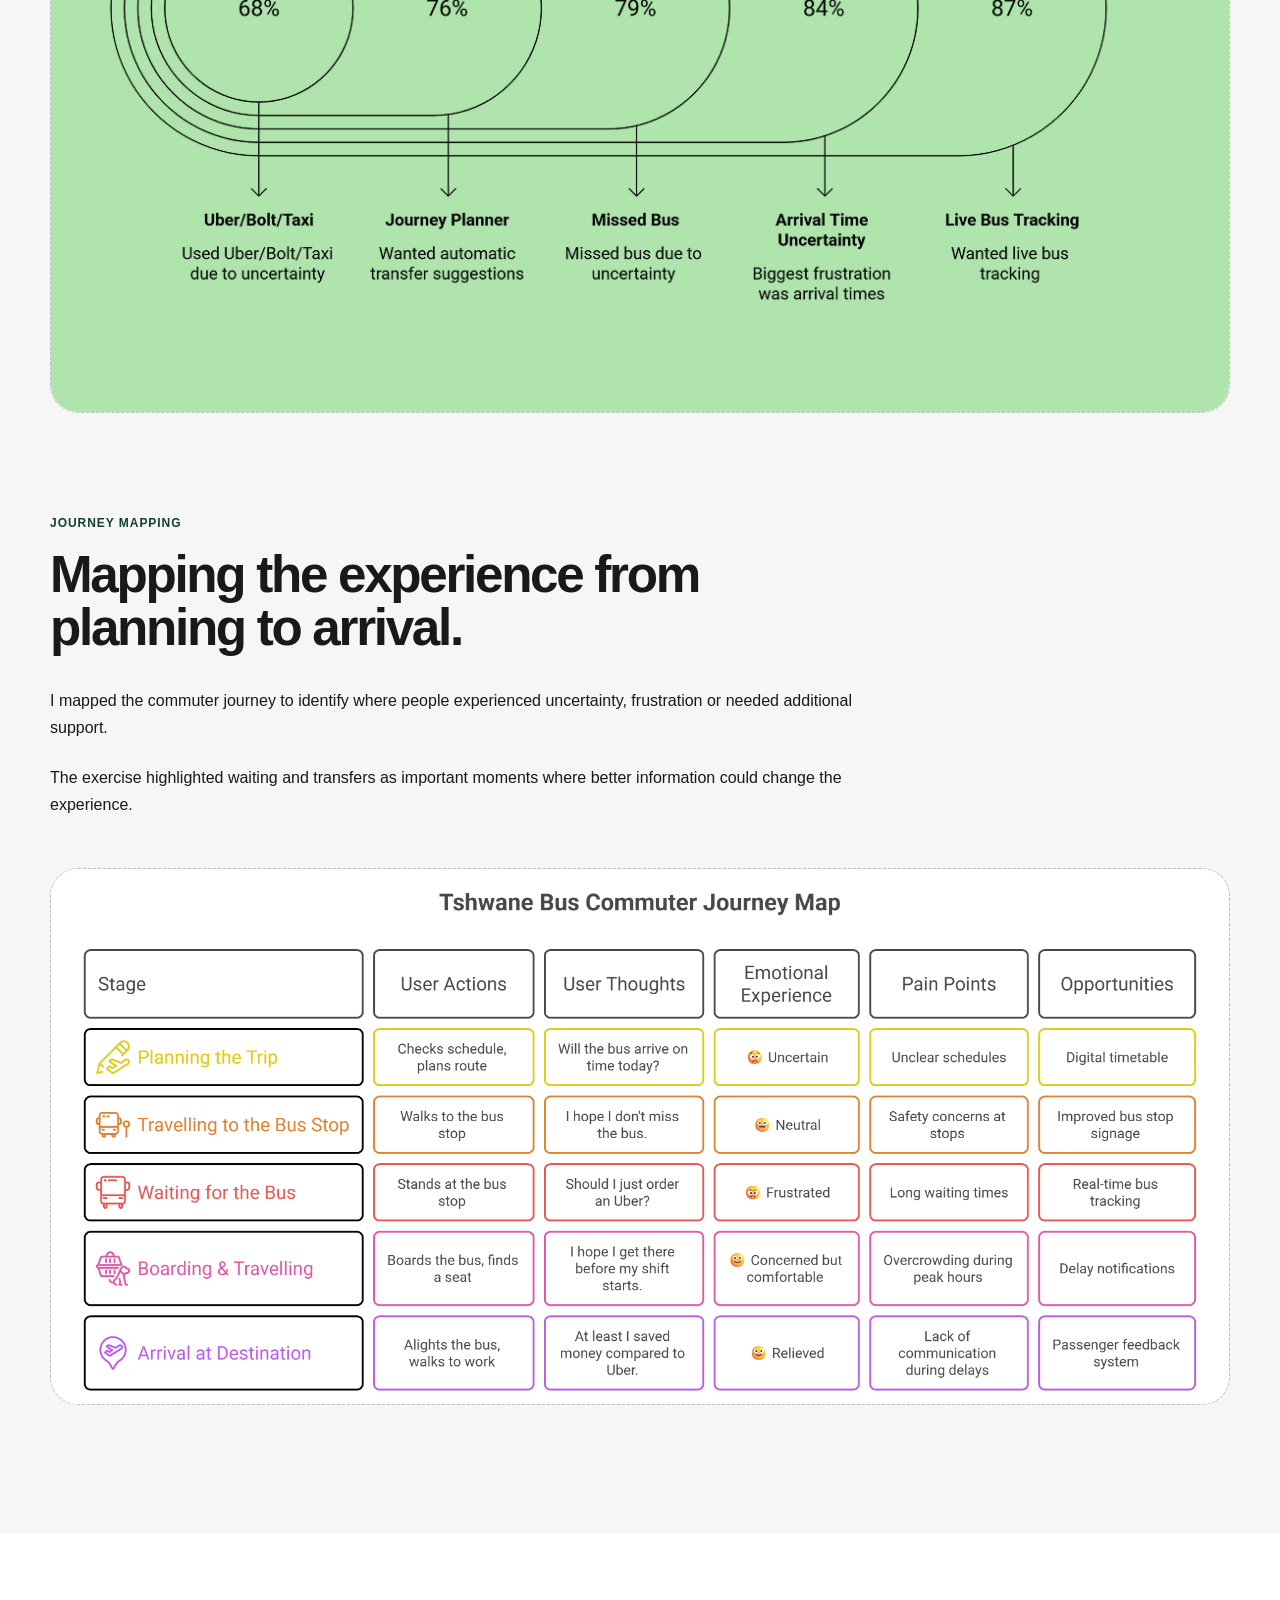
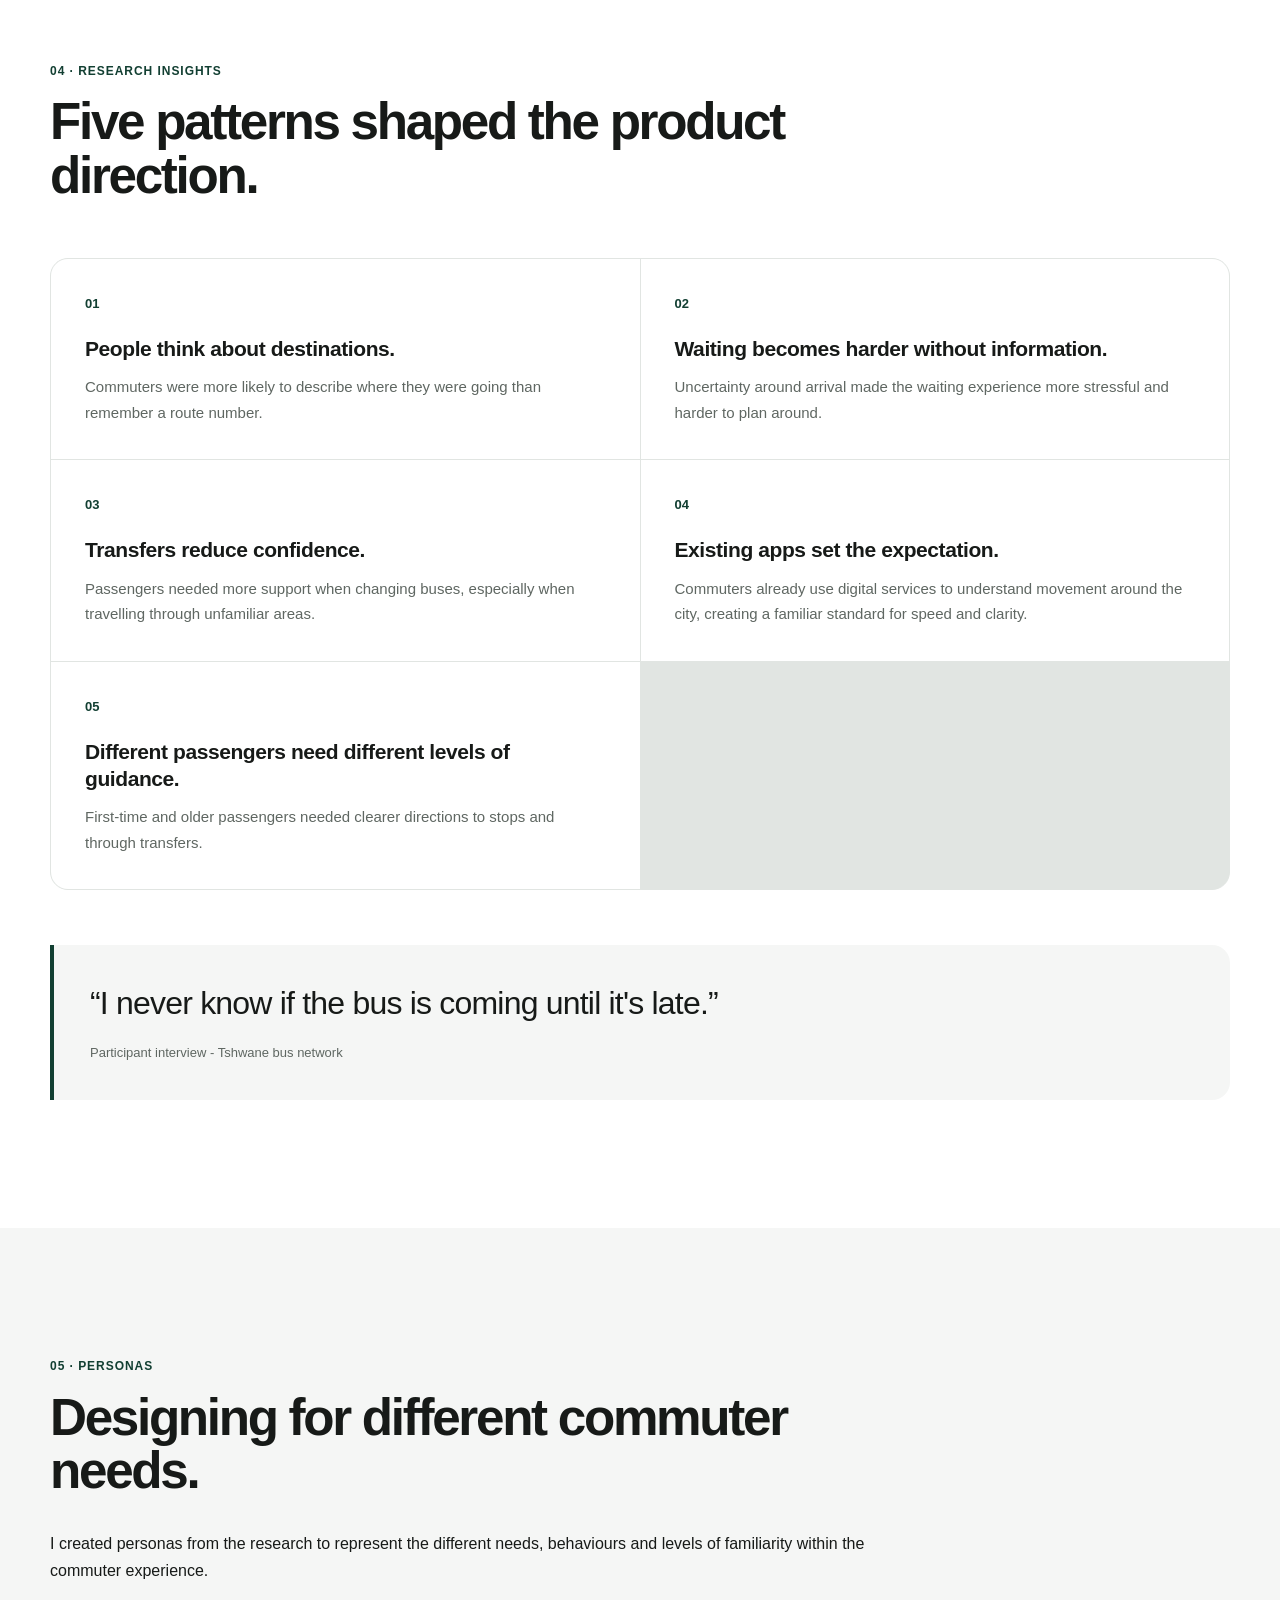
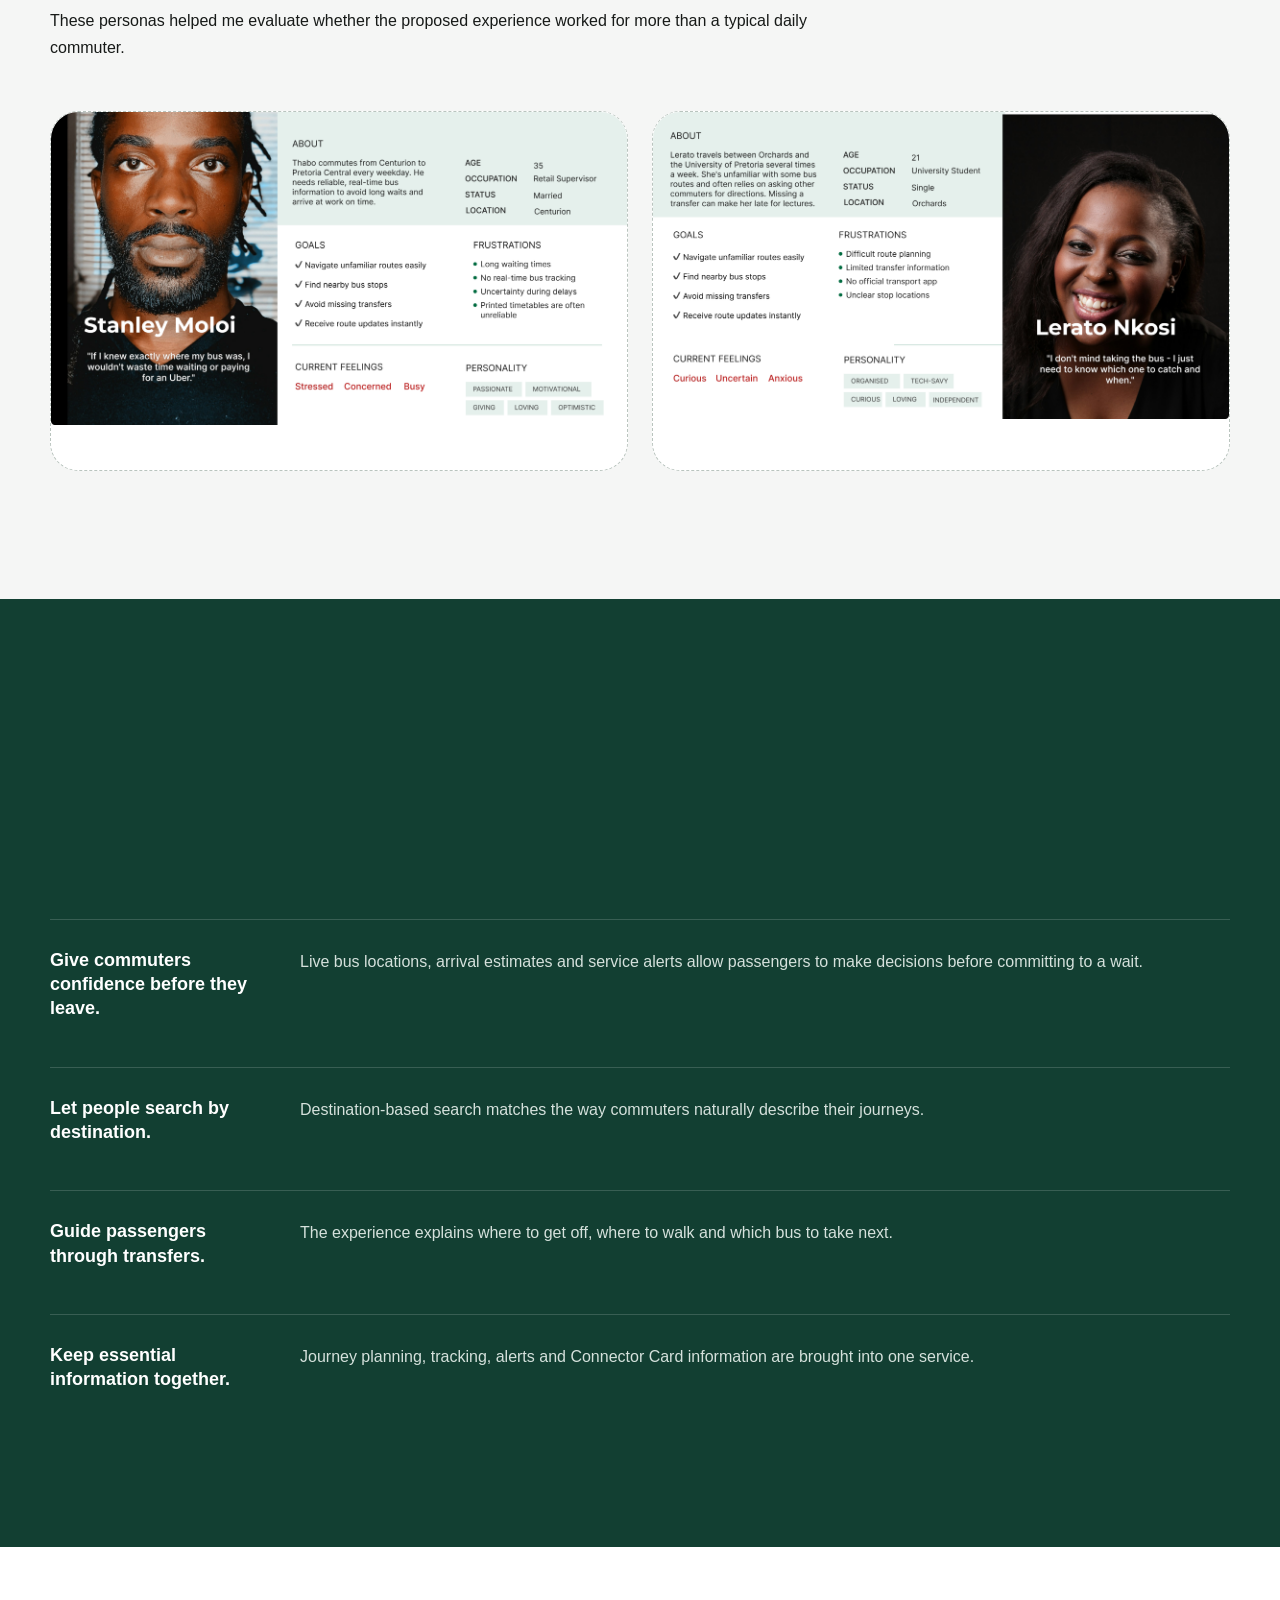
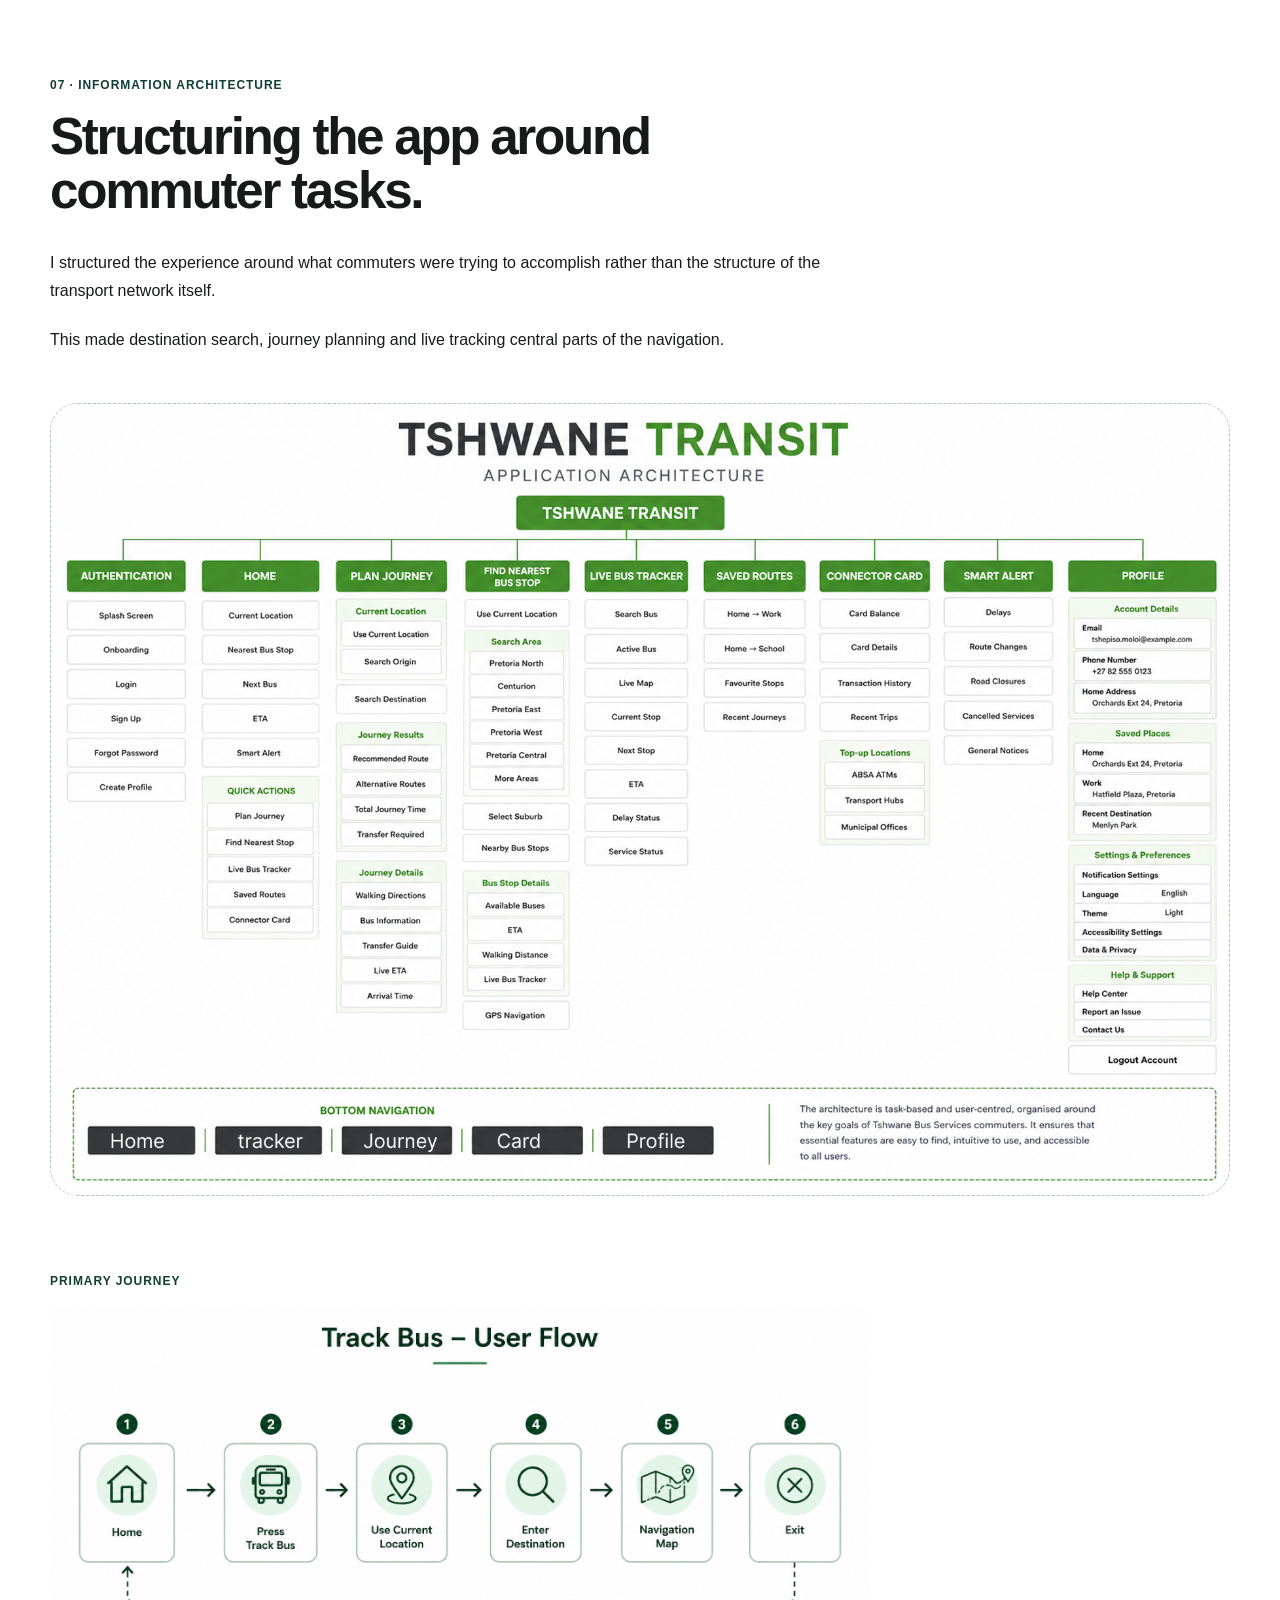
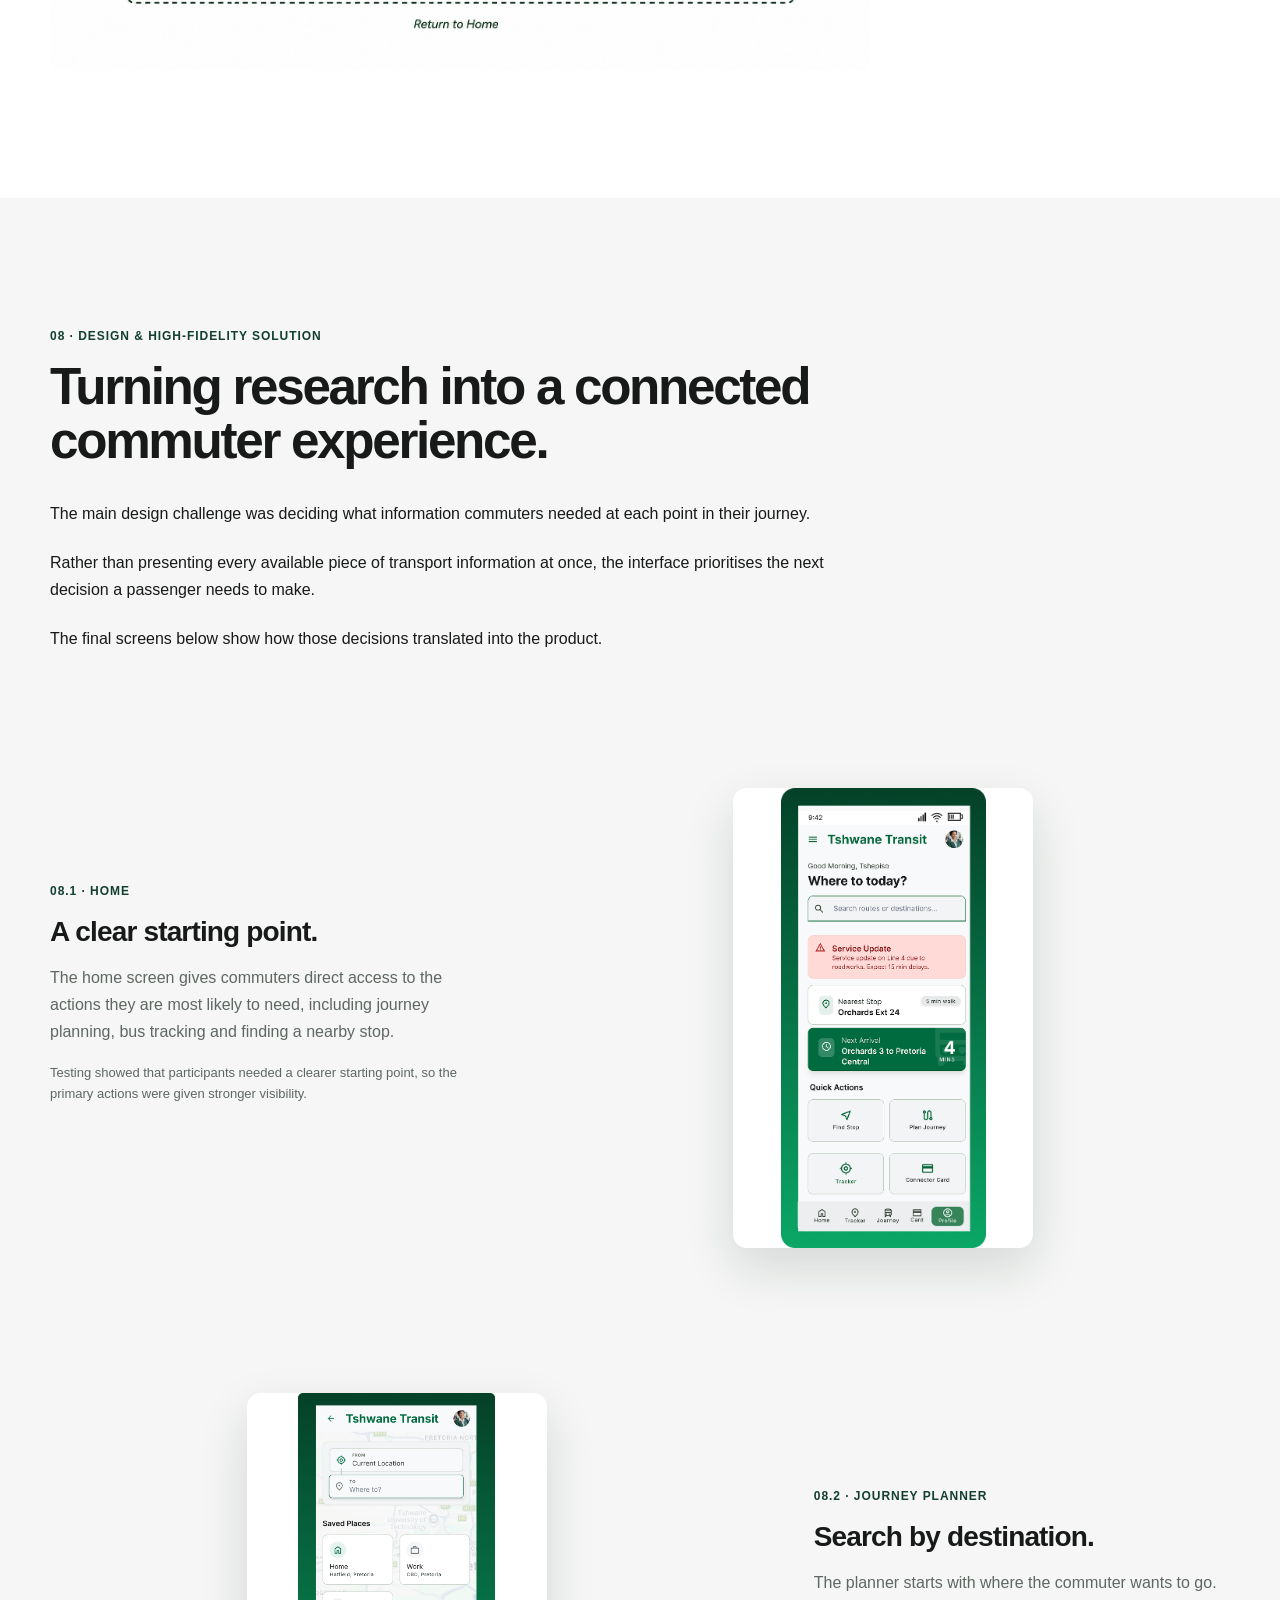
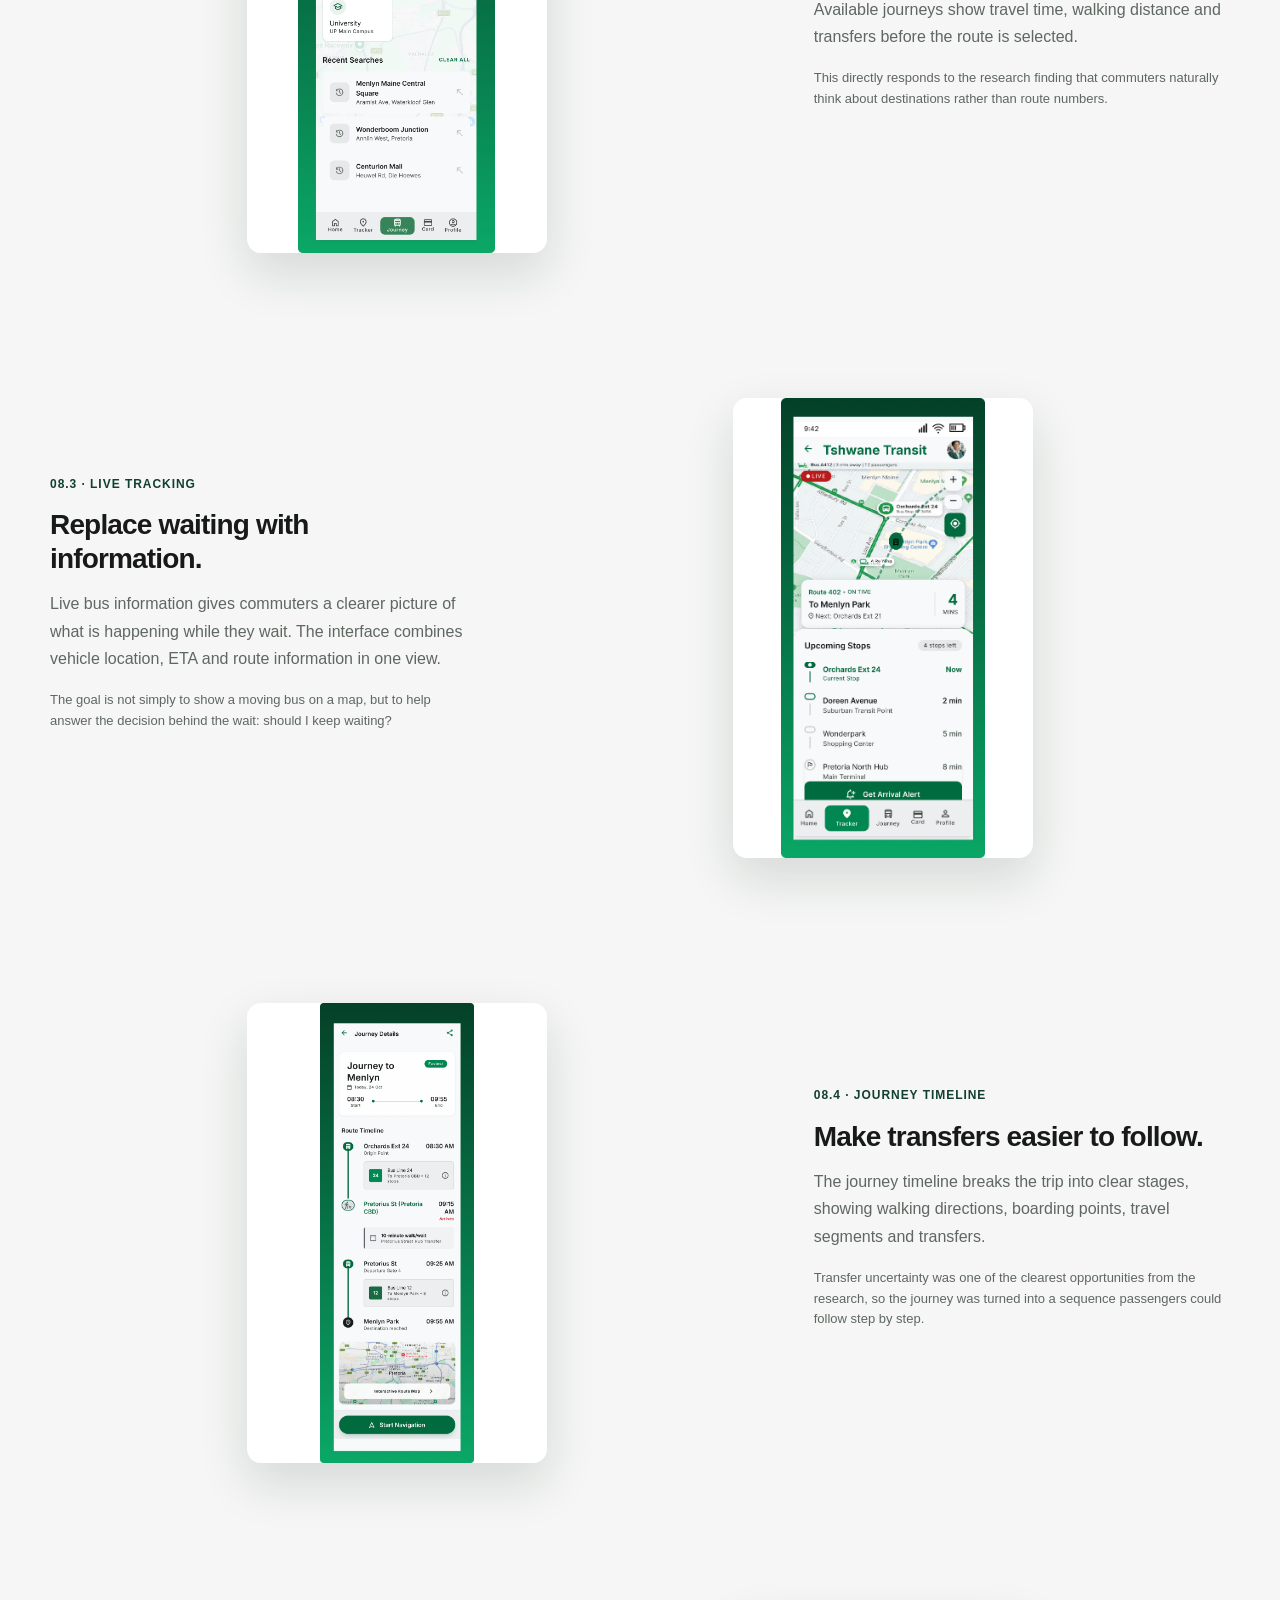
==== commit f1fffd69: "personas container fixed" ====
--- a/city-of-tshwane.html
+++ b/city-of-tshwane.html
@@ -1205,12 +1205,15 @@
         gap: 20px;
       }
 
-      .image-placeholder,
-      .image-placeholder img,
-      .image-grid .image-placeholder,
-      .image-grid .image-placeholder img {
-        min-height: 300px;
-      }
+     .image-placeholder,
+.image-placeholder img {
+  min-height: 300px;
+}
+
+.image-grid .image-placeholder,
+.image-grid .image-placeholder img {
+  min-height: auto;
+}
 
       .feature-image .image-placeholder img {
         max-width: 240px;
